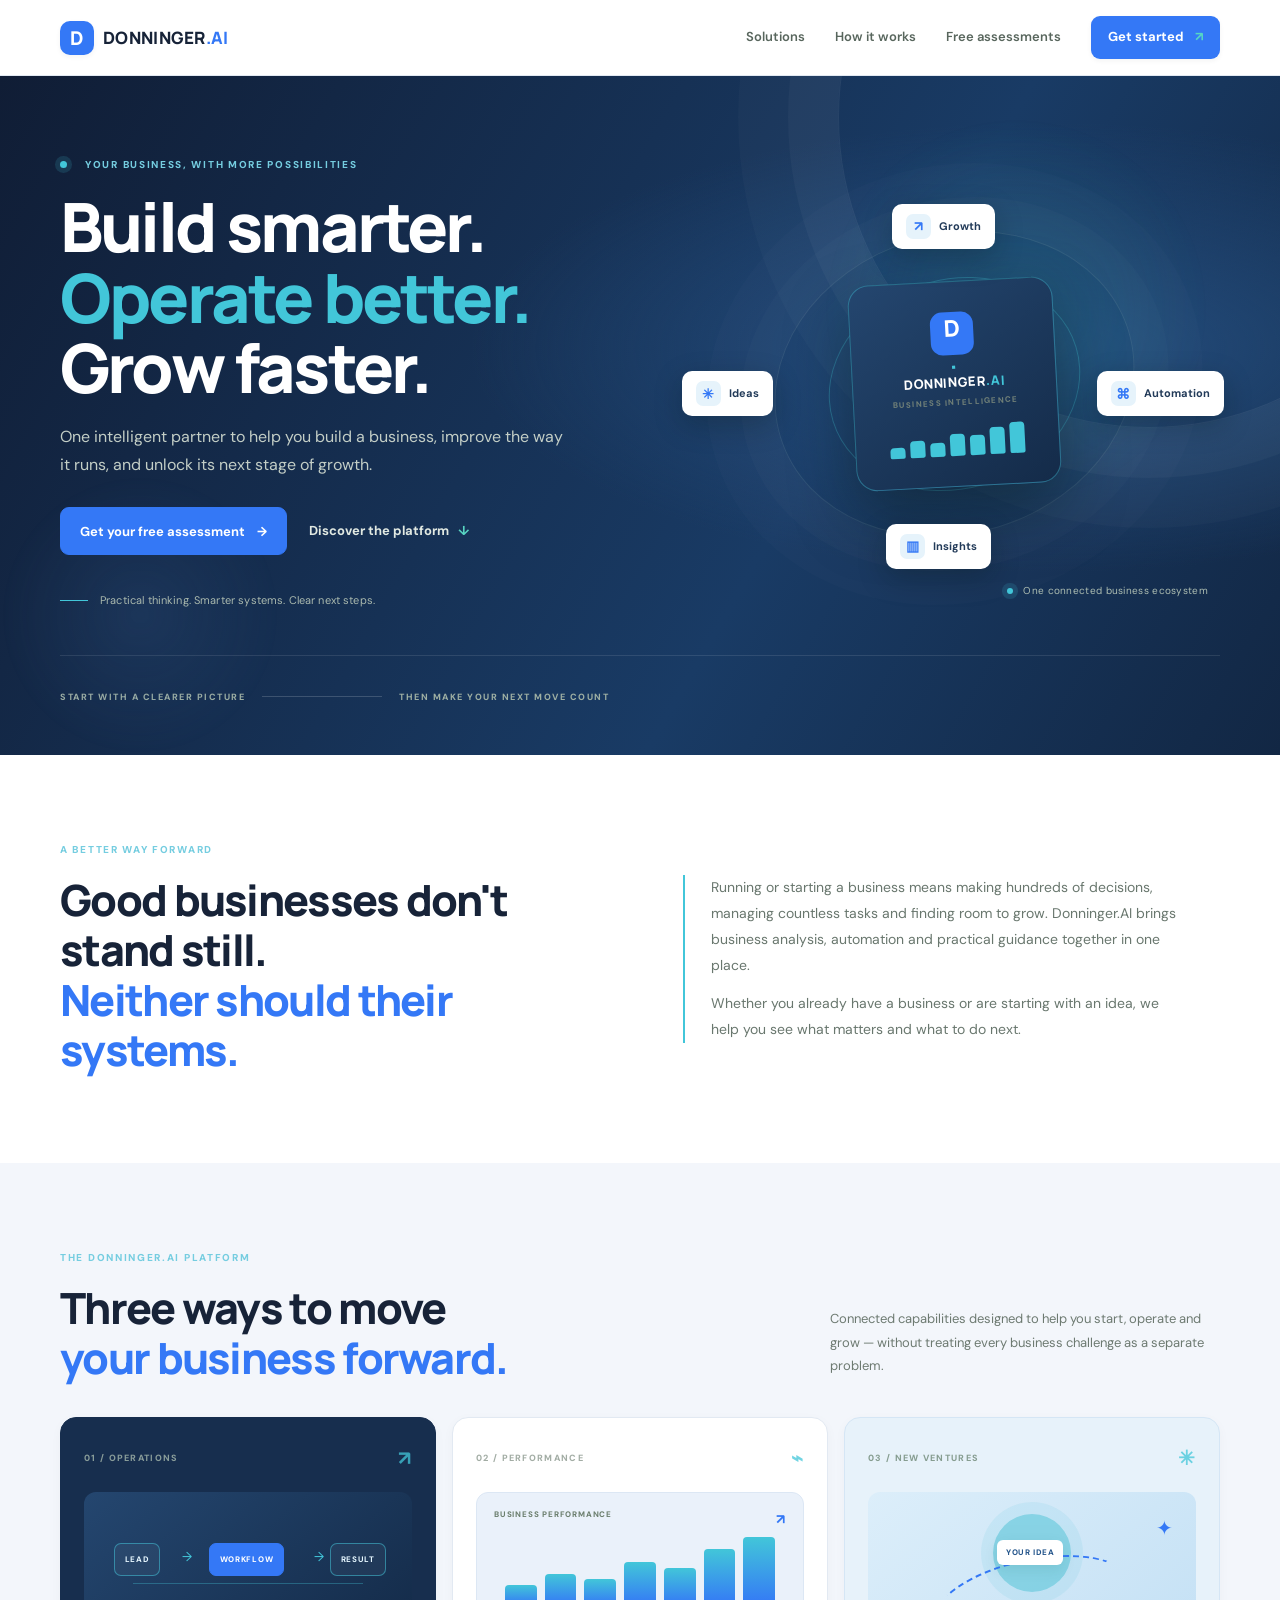
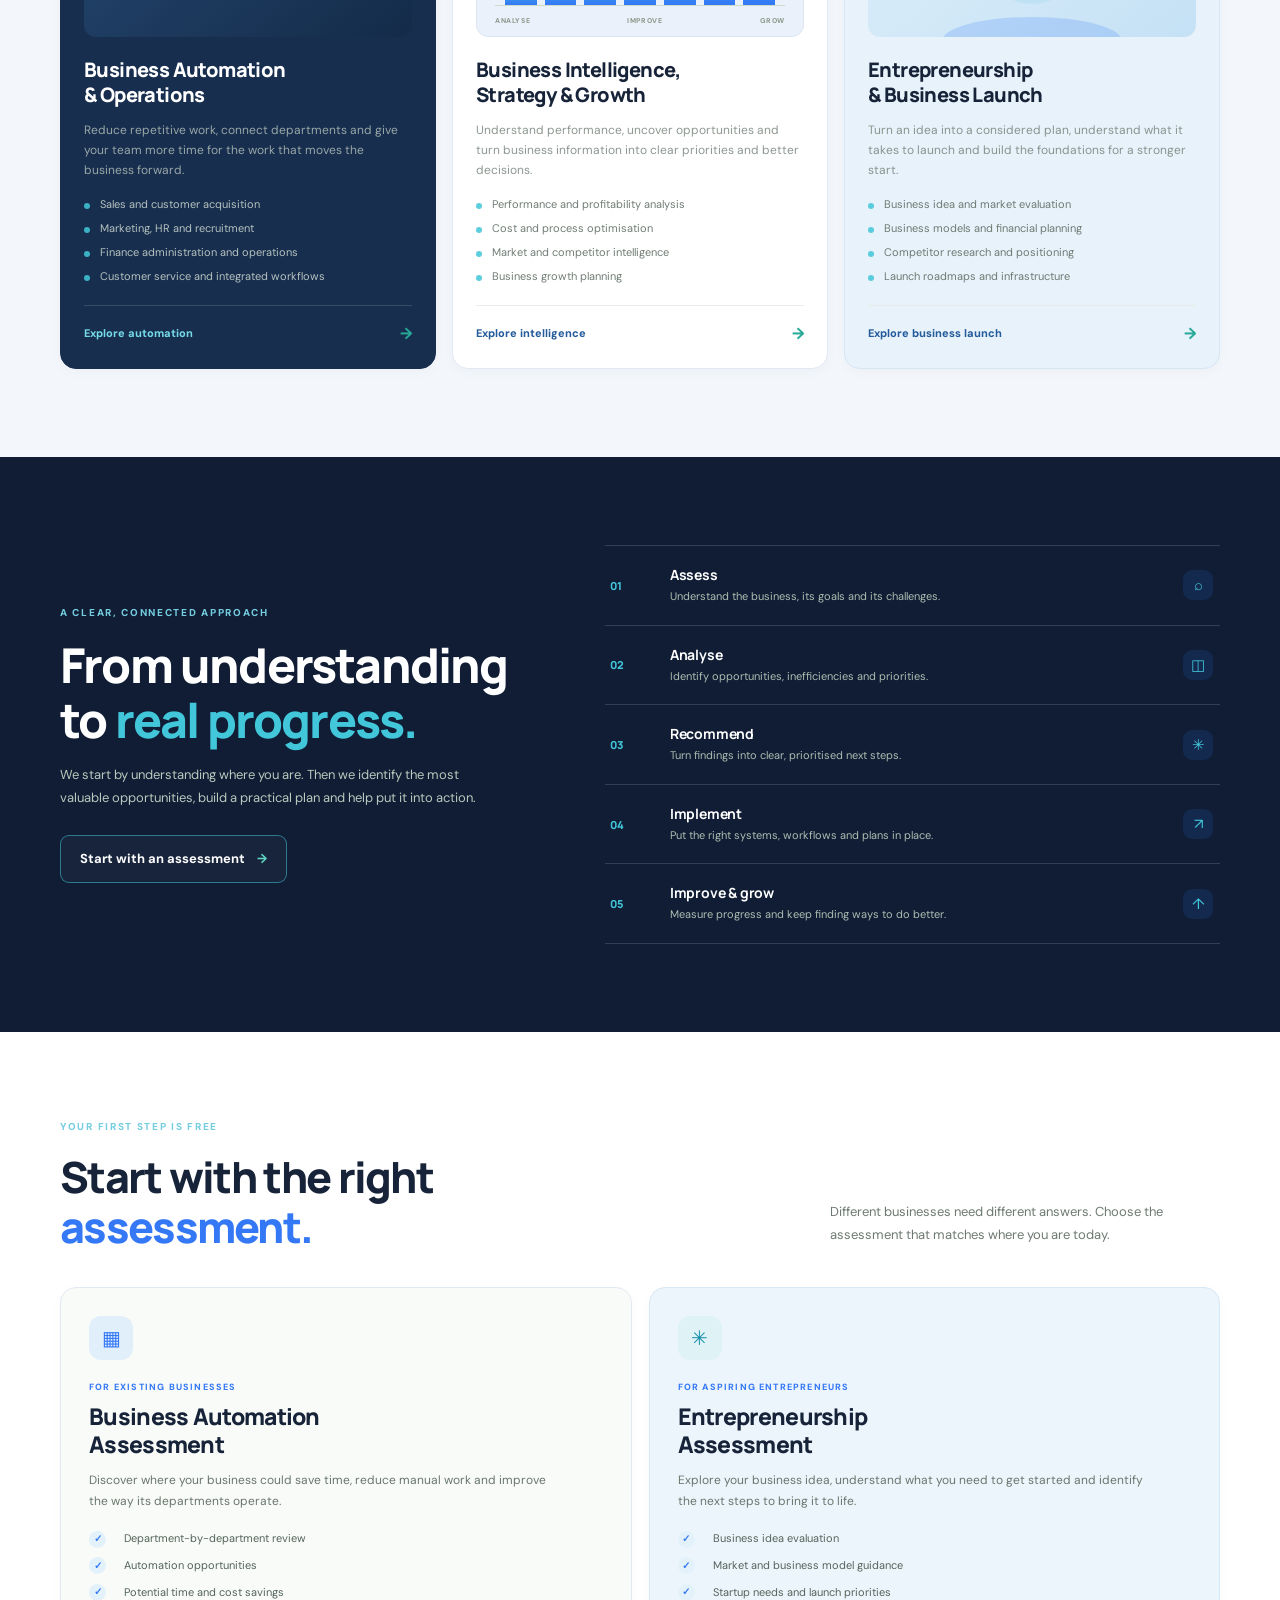
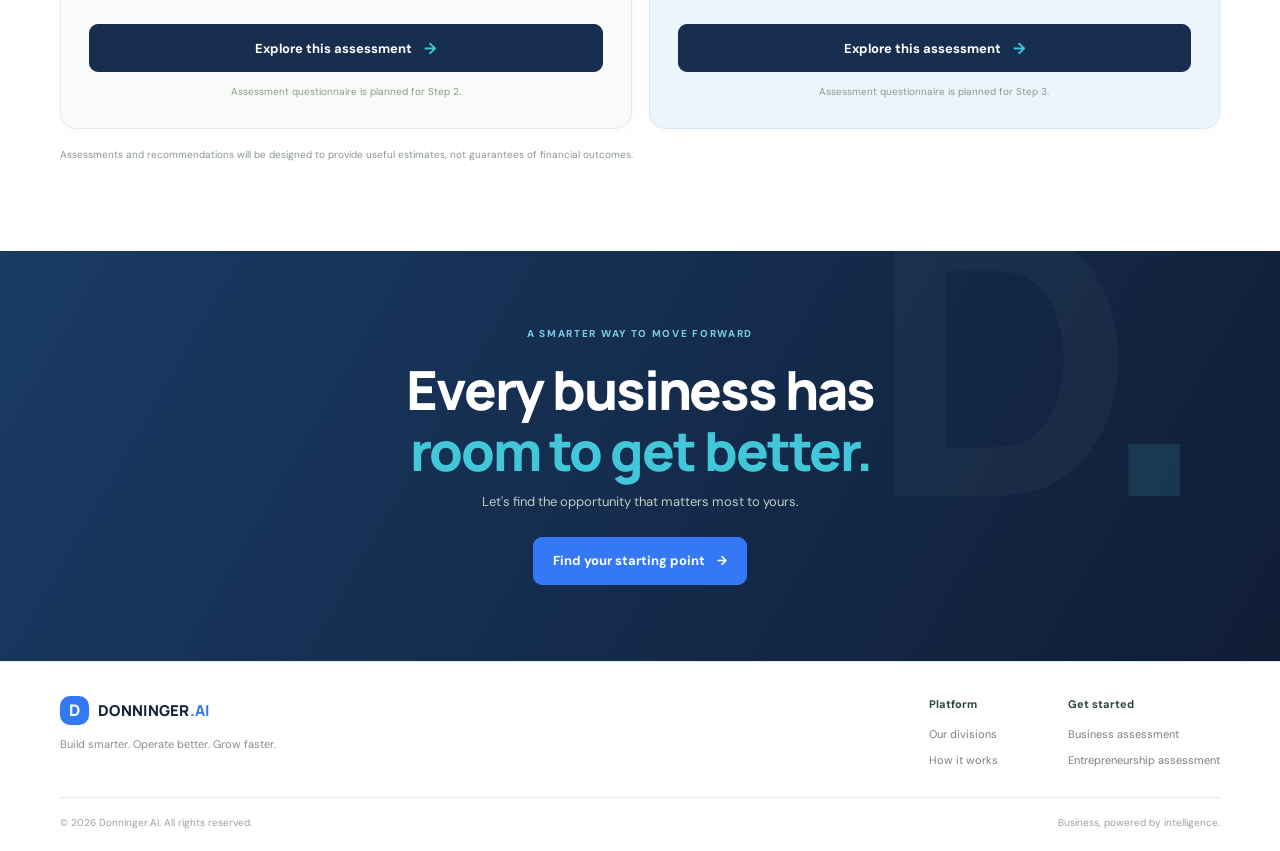
==== index.html @ b865f12d "Add Donninger.AI favicon link and update browser theme colour" ====
<!doctype html>
<html lang="en">
<head>
  <meta charset="utf-8">
  <meta name="viewport" content="width=device-width, initial-scale=1">
  <meta name="theme-color" content="#101d35">
  <meta name="description" content="Donninger.AI helps businesses automate operations, make smarter decisions and grow — and helps entrepreneurs turn ideas into businesses.">
  <title>Donninger.AI — Build smarter. Operate better. Grow faster.</title>
  <link rel="icon" type="image/svg+xml" href="favicon.svg">
  <link rel="stylesheet" href="styles.css">
</head>
<body>
  <header class="site-header">
    <div class="container nav-wrap">
      <a class="brand" href="#home" aria-label="Donninger.AI home"><b>D</b> DONNINGER<span>.AI</span></a>
      <button class="menu-toggle" id="menuToggle" aria-label="Open navigation" aria-expanded="false" aria-controls="primaryNav"><span></span><span></span><span></span></button>
      <nav class="nav" id="primaryNav" aria-label="Main navigation">
        <a href="#solutions">Solutions</a>
        <a href="#how-it-works">How it works</a>
        <a href="#assessments">Free assessments</a>
        <a class="nav-cta" href="#assessments">Get started <span aria-hidden="true">↗</span></a>
      </nav>
    </div>
  </header>

  <main>
    <section class="hero dark-section" id="home">
      <div class="hero-glow glow-one"></div><div class="hero-glow glow-two"></div>
      <div class="container hero-grid">
        <div class="hero-copy">
          <div class="eyebrow eyebrow-light"><span class="pulse-dot"></span> YOUR BUSINESS, WITH MORE POSSIBILITIES</div>
          <h1>Build smarter.<br><span>Operate better.</span><br>Grow faster.</h1>
          <p class="hero-lede">One intelligent partner to help you build a business, improve the way it runs, and unlock its next stage of growth.</p>
          <div class="hero-actions">
            <a class="button button-primary" href="#assessments">Get your free assessment <span aria-hidden="true">→</span></a>
            <a class="text-link light-link" href="#solutions">Discover the platform <span aria-hidden="true">↓</span></a>
          </div>
          <div class="hero-proof"><span class="proof-line"></span><span>Practical thinking. Smarter systems. Clear next steps.</span></div>
        </div>
        <div class="hero-visual" aria-label="Illustration of connected business functions">
          <div class="orbit orbit-outer"></div><div class="orbit orbit-inner"></div>
          <div class="orbit-node node-top"><span class="node-icon">↗</span><span>Growth</span></div>
          <div class="orbit-node node-right"><span class="node-icon">⌘</span><span>Automation</span></div>
          <div class="orbit-node node-bottom"><span class="node-icon">▥</span><span>Insights</span></div>
          <div class="orbit-node node-left"><span class="node-icon">✳</span><span>Ideas</span></div>
          <div class="core-card"><div class="core-mark">D<span>.</span></div><strong>DONNINGER<span>.AI</span></strong><small>BUSINESS INTELLIGENCE</small><div class="core-bars"><i></i><i></i><i></i><i></i><i></i><i></i><i></i></div></div>
          <div class="visual-caption"><span class="caption-dot"></span> One connected business ecosystem</div>
        </div>
      </div>
      <div class="container hero-bottom"><span>START WITH A CLEARER PICTURE</span><span class="hero-bottom-rule"></span><span>THEN MAKE YOUR NEXT MOVE COUNT</span></div>
    </section>

    <section class="intro-section section-pad">
      <div class="container intro-grid">
        <div><div class="eyebrow">A BETTER WAY FORWARD</div><h2>Good businesses don't stand still.<br><span>Neither should their systems.</span></h2></div>
        <div class="intro-text"><p>Running or starting a business means making hundreds of decisions, managing countless tasks and finding room to grow. Donninger.AI brings business analysis, automation and practical guidance together in one place.</p><p>Whether you already have a business or are starting with an idea, we help you see what matters and what to do next.</p></div>
      </div>
    </section>

    <section class="solutions-section section-pad" id="solutions">
      <div class="container">
        <div class="section-heading"><div><div class="eyebrow">THE DONNINGER.AI PLATFORM</div><h2>Three ways to move<br><span>your business forward.</span></h2></div><p>Connected capabilities designed to help you start, operate and grow — without treating every business challenge as a separate problem.</p></div>
        <div class="solution-grid">
          <article class="solution-card solution-dark"><div class="card-topline"><span>01 / OPERATIONS</span><span class="card-symbol">↗</span></div><div class="illustration illu-flow"><div class="flow-box fb-one">LEAD</div><div class="flow-arrow">→</div><div class="flow-box fb-two">WORKFLOW</div><div class="flow-arrow">→</div><div class="flow-box fb-three">RESULT</div><div class="flow-line"></div></div><h3>Business Automation<br>& Operations</h3><p>Reduce repetitive work, connect departments and give your team more time for the work that moves the business forward.</p><ul><li>Sales and customer acquisition</li><li>Marketing, HR and recruitment</li><li>Finance administration and operations</li><li>Customer service and integrated workflows</li></ul><a class="card-link" href="#assessments">Explore automation <span>→</span></a></article>
          <article class="solution-card solution-light"><div class="card-topline"><span>02 / PERFORMANCE</span><span class="card-symbol">⌁</span></div><div class="illustration illu-chart"><div class="chart-label">BUSINESS PERFORMANCE <span>↗</span></div><div class="chart-bars"><i style="height:28%"></i><i style="height:42%"></i><i style="height:36%"></i><i style="height:58%"></i><i style="height:51%"></i><i style="height:76%"></i><i style="height:92%"></i></div><div class="chart-axis"><span>ANALYSE</span><span>IMPROVE</span><span>GROW</span></div></div><h3>Business Intelligence,<br>Strategy & Growth</h3><p>Understand performance, uncover opportunities and turn business information into clear priorities and better decisions.</p><ul><li>Performance and profitability analysis</li><li>Cost and process optimisation</li><li>Market and competitor intelligence</li><li>Business growth planning</li></ul><a class="card-link" href="#how-it-works">Explore intelligence <span>→</span></a></article>
          <article class="solution-card solution-teal"><div class="card-topline"><span>03 / NEW VENTURES</span><span class="card-symbol">✳</span></div><div class="illustration illu-launch"><div class="launch-sun"></div><div class="launch-path"></div><div class="launch-flag">YOUR IDEA</div><div class="launch-base"></div><div class="launch-star">✦</div></div><h3>Entrepreneurship<br>& Business Launch</h3><p>Turn an idea into a considered plan, understand what it takes to launch and build the foundations for a stronger start.</p><ul><li>Business idea and market evaluation</li><li>Business models and financial planning</li><li>Competitor research and positioning</li><li>Launch roadmaps and infrastructure</li></ul><a class="card-link" href="#assessments">Explore business launch <span>→</span></a></article>
        </div>
      </div>
    </section>

    <section class="approach-section section-pad" id="how-it-works">
      <div class="container approach-grid">
        <div class="approach-copy"><div class="eyebrow eyebrow-light">A CLEAR, CONNECTED APPROACH</div><h2>From understanding<br>to <span>real progress.</span></h2><p>We start by understanding where you are. Then we identify the most valuable opportunities, build a practical plan and help put it into action.</p><a class="button button-outline" href="#assessments">Start with an assessment <span>→</span></a></div>
        <div class="steps-list">
          <div class="step-row"><span class="step-number">01</span><div><strong>Assess</strong><small>Understand the business, its goals and its challenges.</small></div><span class="step-mark">⌕</span></div>
          <div class="step-row"><span class="step-number">02</span><div><strong>Analyse</strong><small>Identify opportunities, inefficiencies and priorities.</small></div><span class="step-mark">◫</span></div>
          <div class="step-row"><span class="step-number">03</span><div><strong>Recommend</strong><small>Turn findings into clear, prioritised next steps.</small></div><span class="step-mark">✳</span></div>
          <div class="step-row"><span class="step-number">04</span><div><strong>Implement</strong><small>Put the right systems, workflows and plans in place.</small></div><span class="step-mark">↗</span></div>
          <div class="step-row"><span class="step-number">05</span><div><strong>Improve & grow</strong><small>Measure progress and keep finding ways to do better.</small></div><span class="step-mark">↑</span></div>
        </div>
      </div>
    </section>

    <section class="assessment-section section-pad" id="assessments">
      <div class="container">
        <div class="assessment-heading"><div><div class="eyebrow">YOUR FIRST STEP IS FREE</div><h2>Start with the right<br><span>assessment.</span></h2></div><p>Different businesses need different answers. Choose the assessment that matches where you are today.</p></div>
        <div class="assessment-grid">
          <article class="assessment-card"><div class="assessment-icon icon-business">▦</div><div class="assessment-tag">FOR EXISTING BUSINESSES</div><h3>Business Automation<br>Assessment</h3><p>Discover where your business could save time, reduce manual work and improve the way its departments operate.</p><div class="assessment-includes"><span>Department-by-department review</span><span>Automation opportunities</span><span>Potential time and cost savings</span></div><button class="button button-dark assessment-button" data-assessment="Business Automation Assessment">Explore this assessment <span>→</span></button><div class="build-note">Assessment questionnaire is planned for Step 2.</div></article>
          <article class="assessment-card assessment-card-accent"><div class="assessment-icon icon-founder">✳</div><div class="assessment-tag">FOR ASPIRING ENTREPRENEURS</div><h3>Entrepreneurship<br>Assessment</h3><p>Explore your business idea, understand what you need to get started and identify the next steps to bring it to life.</p><div class="assessment-includes"><span>Business idea evaluation</span><span>Market and business model guidance</span><span>Startup needs and launch priorities</span></div><button class="button button-dark assessment-button" data-assessment="Entrepreneurship Assessment">Explore this assessment <span>→</span></button><div class="build-note">Assessment questionnaire is planned for Step 3.</div></article>
        </div>
        <p class="assessment-footnote">Assessments and recommendations will be designed to provide useful estimates, not guarantees of financial outcomes.</p>
      </div>
    </section>

    <section class="closing-section dark-section">
      <div class="container closing-inner"><div class="eyebrow eyebrow-light">A SMARTER WAY TO MOVE FORWARD</div><h2>Every business has<br><span>room to get better.</span></h2><p>Let's find the opportunity that matters most to yours.</p><a class="button button-primary" href="#assessments">Find your starting point <span>→</span></a></div>
      <div class="closing-decoration">D<span>.</span></div>
    </section>
  </main>

  <footer class="site-footer">
    <div class="container footer-main"><div><a class="brand footer-brand" href="#home"><b>D</b> DONNINGER<span>.AI</span></a><p>Build smarter. Operate better. Grow faster.</p></div><div class="footer-links"><div><strong>Platform</strong><a href="#solutions">Our divisions</a><a href="#how-it-works">How it works</a></div><div><strong>Get started</strong><a href="#assessments">Business assessment</a><a href="#assessments">Entrepreneurship assessment</a></div></div></div>
    <div class="container footer-bottom"><span>© <span id="year"></span> Donninger.AI. All rights reserved.</span><span>Business, powered by intelligence.</span></div>
  </footer>

  <div class="toast" id="toast" role="status" aria-live="polite"></div>
  <script src="script.js"></script>
</body>
</html>
---- styles.css ----
@import url('https://fonts.googleapis.com/css2?family=DM+Sans:wght@400;500;600;700&family=Manrope:wght@400;500;600;700;800&display=swap');
:root{--navy:#101b2c;--navy2:#17263b;--ink:#172338;--muted:#657286;--teal:#24b6a2;--teal-dark:#087f78;--paper:#f5f7f8;--line:#e2e8eb;--white:#fff;--font:'DM Sans',Arial,sans-serif;--display:'Manrope','DM Sans',Arial,sans-serif}*{box-sizing:border-box}html{scroll-behavior:smooth;scroll-padding-top:84px}body{margin:0;background:#fff;color:var(--ink);font-family:var(--font);line-height:1.6;-webkit-font-smoothing:antialiased}a{color:inherit;text-decoration:none}button{font:inherit}.container{width:min(1160px,calc(100% - 48px));margin:0 auto}.site-header{height:78px;background:#fff;display:flex;align-items:center;position:sticky;top:0;z-index:20;border-bottom:1px solid rgba(16,27,44,.07)}.nav-wrap{display:flex;align-items:center;justify-content:space-between}.brand{font-family:var(--display);font-weight:800;font-size:21px;letter-spacing:-1.1px;color:var(--navy)}.brand span{color:var(--teal-dark)}.nav{display:flex;align-items:center;gap:34px;font-size:13px;font-weight:600;color:#536174}.nav a:not(.nav-cta):hover,.footer-links a:hover{color:var(--teal-dark)}.nav-cta{background:var(--navy);color:white;padding:11px 17px;border-radius:7px}.nav-cta span{color:#55d7c4;margin-left:8px}.menu-toggle{display:none;background:none;border:0;padding:8px}.menu-toggle span{display:block;width:22px;height:2px;background:var(--navy);margin:5px}.dark-section{background:var(--navy);color:white;position:relative;overflow:hidden}.hero{padding:92px 0 0;min-height:620px}.hero-grid{display:grid;grid-template-columns:1.05fr .95fr;align-items:center;gap:40px;position:relative;z-index:1}.eyebrow{font-size:10px;letter-spacing:1.7px;font-weight:700;color:var(--teal-dark);margin-bottom:19px}.eyebrow-light{color:#65d9c8}.pulse-dot,.caption-dot{display:inline-block;width:7px;height:7px;background:#45d1bd;border-radius:50%;margin-right:9px;box-shadow:0 0 0 4px rgba(69,209,189,.12)}h1,h2,h3,p{margin-top:0}h1,h2,h3{font-family:var(--display);letter-spacing:-1.8px}h1{font-size:clamp(43px,5.3vw,68px);line-height:1.08;margin-bottom:23px;font-weight:800}h1 span,h2 span{color:#55cdbc}.hero-lede{font-size:16px;line-height:1.8;color:#c3ccd8;max-width:510px;margin-bottom:31px}.hero-actions{display:flex;align-items:center;gap:25px;flex-wrap:wrap}.button{border:0;border-radius:7px;display:inline-flex;align-items:center;justify-content:center;gap:17px;padding:14px 19px;font-weight:700;font-size:13px;cursor:pointer;transition:transform .2s,background .2s}.button:hover{transform:translateY(-2px)}.button-primary{background:#45cbb8;color:#0e2330}.button-primary:hover{background:#6cddce}.text-link{font-size:12px;font-weight:700}.light-link{color:#e3e9ef}.light-link span{color:#58d4c2;margin-left:6px}.hero-proof{display:flex;align-items:center;gap:12px;color:#94a3b5;font-size:10px;margin-top:47px}.proof-line{width:30px;height:1px;background:#3e566d}.hero-visual{height:420px;position:relative;display:flex;align-items:center;justify-content:center}.hero-glow{position:absolute;border-radius:50%;filter:blur(2px);pointer-events:none}.glow-one{width:400px;height:400px;background:radial-gradient(circle,rgba(37,182,162,.15),transparent 68%);right:5%;top:5%}.glow-two{width:280px;height:280px;background:radial-gradient(circle,rgba(67,111,168,.17),transparent 70%);left:0;bottom:0}.orbit{position:absolute;border:1px solid rgba(132,170,191,.2);border-radius:50%}.orbit-outer{width:365px;height:365px}.orbit-inner{width:245px;height:245px;border-style:dashed;border-color:rgba(91,204,187,.32)}.core-card{position:relative;width:190px;height:190px;border:1px solid rgba(119,211,199,.45);background:linear-gradient(145deg,#20364b,#132439);border-radius:22px;box-shadow:0 25px 70px rgba(0,0,0,.25);display:flex;align-items:center;justify-content:center;flex-direction:column;z-index:2}.core-mark{font-family:var(--display);font-size:54px;font-weight:800;line-height:1;color:#fff;margin-bottom:8px}.core-mark span,.core-card strong span{color:#4dd2bf}.core-card strong{font-family:var(--display);font-size:12px;letter-spacing:.3px}.core-card small{font-size:7px;letter-spacing:1.7px;color:#9eafc0;margin-top:5px}.core-bars{display:flex;gap:4px;align-items:end;height:18px;margin-top:15px}.core-bars i{width:4px;background:#43c9b5;border-radius:3px}.core-bars i:nth-child(1){height:6px}.core-bars i:nth-child(2){height:10px}.core-bars i:nth-child(3){height:8px}.core-bars i:nth-child(4){height:14px}.core-bars i:nth-child(5){height:11px}.core-bars i:nth-child(6){height:17px}.core-bars i:nth-child(7){height:13px}.orbit-node{position:absolute;z-index:3;display:flex;align-items:center;gap:7px;padding:9px 12px;border:1px solid rgba(158,190,204,.24);background:rgba(23,42,62,.9);border-radius:8px;color:#d7e2e9;font-size:10px;box-shadow:0 10px 25px rgba(0,0,0,.12)}.node-icon{color:#5cdbc7;font-size:15px}.node-top{top:17px;left:calc(50% - 49px)}.node-right{right:-2px;top:46%}.node-bottom{bottom:17px;left:calc(50% - 47px)}.node-left{left:-1px;top:46%}.visual-caption{position:absolute;bottom:-7px;color:#8fa2b5;font-size:9px;letter-spacing:.3px}.caption-dot{width:6px;height:6px}.hero-bottom{display:flex;align-items:center;gap:17px;color:#8092a6;font-size:9px;letter-spacing:1.5px;padding:34px 0 23px;margin-top:32px;border-top:1px solid rgba(255,255,255,.1)}.hero-bottom-rule{height:1px;background:rgba(255,255,255,.16);flex:1}.section-pad{padding:100px 0}.intro-section{background:white}.intro-grid{display:grid;grid-template-columns:1fr 1fr;gap:90px;align-items:center}.intro-grid h2,.section-heading h2,.assessment-heading h2{font-size:clamp(31px,3.7vw,46px);line-height:1.17;margin:0}.intro-grid h2 span,.section-heading h2 span,.assessment-heading h2 span{color:var(--teal-dark)}.intro-text{max-width:500px;color:#647286;font-size:14px;line-height:1.9}.intro-text p:last-child{margin-bottom:0}.solutions-section{background:var(--paper)}.section-heading,.assessment-heading{display:flex;justify-content:space-between;align-items:end;gap:50px;margin-bottom:48px}.section-heading>p,.assessment-heading>p{max-width:370px;color:#697789;font-size:13px;line-height:1.85;margin-bottom:5px}.solution-grid{display:grid;grid-template-columns:repeat(3,1fr);gap:17px}.solution-card{border-radius:13px;padding:25px 24px 24px;min-height:510px;display:flex;flex-direction:column;box-shadow:0 8px 28px rgba(22,39,58,.045)}.solution-dark{background:#14243a;color:#fff}.solution-light{background:#fff;color:var(--ink);border:1px solid #e9eef0}.solution-teal{background:#e0f4f0;color:#163b3b}.card-topline{display:flex;justify-content:space-between;align-items:center;font-size:9px;letter-spacing:1.2px;font-weight:700;opacity:.75}.card-symbol{font-size:20px;color:#42c9b5}.illustration{height:135px;margin:20px 0 22px;position:relative;border-radius:9px;overflow:hidden}.illu-flow{background:linear-gradient(135deg,#1c344e,#203d54);display:flex;align-items:center;justify-content:center;gap:6px}.flow-box{font-size:7px;letter-spacing:.5px;padding:11px 8px;border-radius:5px;border:1px solid rgba(87,208,192,.5);color:#dffbf6;background:rgba(58,176,161,.13)}.fb-two{background:rgba(61,201,180,.22);padding:14px 10px}.flow-arrow{font-size:12px;color:#56d5c2}.flow-line{position:absolute;bottom:23px;left:20%;right:20%;height:1px;background:rgba(83,205,189,.35)}.illu-chart{background:#edf3f5;padding:16px 17px 13px}.chart-label{font-size:8px;letter-spacing:.8px;color:#5c6d7c;font-weight:700;display:flex;justify-content:space-between}.chart-label span{color:#159d8e;font-size:14px}.chart-bars{height:75px;display:flex;align-items:end;gap:10px;padding:0 10px;border-bottom:1px solid #cbd9dd;margin-top:7px}.chart-bars i{flex:1;background:linear-gradient(180deg,#42c8b4,#8edbd0);border-radius:3px 3px 0 0}.chart-axis{display:flex;justify-content:space-between;font-size:7px;letter-spacing:.6px;color:#7b8995;margin-top:7px}.illu-launch{background:linear-gradient(135deg,#c7ece5,#eaf7f4)}.launch-sun{position:absolute;width:64px;height:64px;border-radius:50%;background:#8bd8ca;right:33px;top:16px;opacity:.8}.launch-path{position:absolute;width:170px;height:110px;border:2px solid rgba(21,128,118,.55);border-color:rgba(21,128,118,.55) transparent transparent rgba(21,128,118,.55);border-radius:100% 0 0 0;transform:rotate(18deg);left:24px;top:40px}.launch-flag{position:absolute;left:30px;top:29px;background:#fff;padding:8px 10px;border-radius:5px;font-size:7px;letter-spacing:1px;font-weight:700;color:#14796f;box-shadow:0 5px 14px rgba(18,89,82,.1)}.launch-base{position:absolute;bottom:20px;left:0;right:0;height:1px;background:rgba(17,112,103,.2)}.launch-star{position:absolute;right:61px;bottom:22px;color:#138b7d;font-size:23px}.solution-card h3{font-size:23px;line-height:1.22;letter-spacing:-.8px;margin-bottom:13px}.solution-card>p{font-size:12px;line-height:1.8;opacity:.78;margin-bottom:17px}.solution-card ul{list-style:none;margin:0 0 23px;padding:0;font-size:11px;line-height:2.05;opacity:.86}.solution-card li:before{content:'✓';color:#37bca9;margin-right:9px;font-weight:700}.solution-light li:before,.solution-teal li:before{color:#118c80}.card-link{font-size:11px;font-weight:700;margin-top:auto;display:flex;justify-content:space-between;border-top:1px solid rgba(120,150,160,.22);padding-top:16px}.card-link span{font-size:16px;color:#27a997}.approach-section{background:#101b2c;color:#fff}.approach-grid{display:grid;grid-template-columns:.9fr 1.1fr;gap:100px;align-items:center}.approach-copy h2{font-size:clamp(36px,4vw,49px);line-height:1.15;margin-bottom:22px}.approach-copy>p{font-size:13px;line-height:1.9;color:#aebdca;max-width:390px;margin-bottom:28px}.button-outline{border:1px solid rgba(125,208,196,.5);color:#e7f5f2;background:transparent}.button-outline span{color:#5ed6c4}.steps-list{border-top:1px solid rgba(255,255,255,.13)}.step-row{display:grid;grid-template-columns:48px 1fr 30px;align-items:center;gap:15px;padding:18px 0;border-bottom:1px solid rgba(255,255,255,.13)}.step-number{font-size:10px;color:#56d4c2;font-weight:700}.step-row strong{font-family:var(--display);font-size:15px;display:block;letter-spacing:-.2px}.step-row small{display:block;color:#93a4b5;font-size:10px;margin-top:3px}.step-mark{font-size:19px;color:#5bcfbd;text-align:right}.assessment-section{background:#fff}.assessment-grid{display:grid;grid-template-columns:1fr 1fr;gap:18px}.assessment-card{border:1px solid #e3e9eb;border-radius:12px;padding:30px;position:relative;overflow:hidden}.assessment-card-accent{background:#f0f9f7;border-color:#d5ebe6}.assessment-icon{width:43px;height:43px;border-radius:10px;display:grid;place-items:center;font-size:20px;margin-bottom:21px}.icon-business{background:#e7f3f1;color:#118c80}.icon-founder{background:#d9f1eb;color:#087f78}.assessment-tag{font-size:9px;letter-spacing:1.3px;font-weight:700;color:#128b80;margin-bottom:10px}.assessment-card h3{font-size:25px;line-height:1.2;margin-bottom:13px}.assessment-card>p{font-size:12px;line-height:1.8;color:#687789;max-width:440px;margin-bottom:19px}.assessment-includes{display:grid;gap:8px;margin-bottom:25px}.assessment-includes span{font-size:11px;color:#536477}.assessment-includes span:before{content:'✓';color:#15998c;font-weight:700;margin-right:9px}.button-dark{background:#14243a;color:#fff}.button-dark:hover{background:#223a57}.assessment-button{width:100%;justify-content:space-between}.assessment-button span{color:#5bd3c1;font-size:16px}.build-note{font-size:9px;color:#8b98a6;margin-top:11px;text-align:center}.assessment-footnote{font-size:10px;color:#8995a2;margin:20px 0 0}.closing-section{padding:80px 0;min-height:360px}.closing-inner{position:relative;z-index:2}.closing-inner h2{font-size:clamp(39px,4.5vw,56px);line-height:1.1;margin-bottom:15px}.closing-inner>p{font-size:13px;color:#b5c1ce;margin-bottom:25px}.closing-decoration{position:absolute;right:13%;top:-90px;font-family:var(--display);font-size:390px;line-height:1;font-weight:800;color:rgba(255,255,255,.025);letter-spacing:-35px}.closing-decoration span{color:rgba(69,203,184,.14)}.site-footer{background:#0b1421;color:#fff;padding:45px 0 18px}.footer-main{display:flex;justify-content:space-between;gap:40px;padding-bottom:38px}.footer-brand{color:white;font-size:20px}.footer-main>div:first-child p{font-size:10px;color:#8292a4;margin:10px 0 0}.footer-links{display:flex;gap:80px}.footer-links>div{display:grid;gap:9px;align-content:start}.footer-links strong{font-size:10px;color:#e6edf2;margin-bottom:3px}.footer-links a{font-size:10px;color:#92a1b1}.footer-bottom{border-top:1px solid rgba(255,255,255,.1);padding-top:16px;display:flex;justify-content:space-between;color:#718195;font-size:9px}.toast{position:fixed;bottom:24px;left:50%;transform:translate(-50%,20px);opacity:0;pointer-events:none;background:#14243a;color:white;padding:13px 18px;border-radius:8px;box-shadow:0 12px 35px rgba(0,0,0,.2);font-size:12px;z-index:50;transition:.25s;max-width:calc(100% - 32px)}.toast.show{opacity:1;transform:translate(-50%,0)}
@media(max-width:900px){.nav{gap:19px}.hero-grid{grid-template-columns:1fr  .8fr;gap:15px}.hero-visual{transform:scale(.86);margin:0 -35px}.solution-grid{gap:12px}.solution-card{padding:21px 18px;min-height:530px}.solution-card h3{font-size:20px}.approach-grid{gap:55px}.intro-grid{gap:45px}}
@media(max-width:700px){.container{width:min(100% - 36px,540px)}.site-header{height:68px}.menu-toggle{display:block}.nav{display:none;position:absolute;top:67px;left:0;right:0;background:#fff;border-bottom:1px solid var(--line);padding:18px 22px 22px;align-items:stretch;gap:15px;flex-direction:column;box-shadow:0 15px 25px rgba(16,27,44,.08)}.nav.open{display:flex}.nav-cta{text-align:center}.hero{padding-top:65px}.hero-grid{grid-template-columns:1fr;gap:0}.hero-copy{max-width:570px}.hero-lede{font-size:14px}.hero-visual{height:330px;transform:scale(.82);margin:-2px 0 -5px}.hero-bottom{margin-top:20px;font-size:7px;gap:9px;letter-spacing:1px}.section-pad{padding:70px 0}.intro-grid,.approach-grid{grid-template-columns:1fr;gap:25px}.intro-grid h2,.section-heading h2,.assessment-heading h2{font-size:34px}.section-heading,.assessment-heading{display:block;margin-bottom:32px}.section-heading>p,.assessment-heading>p{margin-top:17px}.solution-grid{grid-template-columns:1fr}.solution-card{min-height:0;padding:24px}.illustration{height:125px}.solution-card h3{font-size:23px}.approach-grid{gap:38px}.approach-copy h2{font-size:39px}.assessment-grid{grid-template-columns:1fr}.assessment-card{padding:24px}.closing-section{padding:68px 0;min-height:0}.closing-inner h2{font-size:42px}.closing-decoration{font-size:240px;right:-15%;top:10px}.footer-main{display:block}.footer-links{margin-top:35px;gap:45px}.footer-bottom{gap:12px;flex-direction:column}.hero-proof{margin-top:30px}}
@media(prefers-reduced-motion:reduce){html{scroll-behavior:auto}*,*:before,*:after{transition:none!important}}


/* DONNINGER.AI visual refinement — inspired by CareerFinder's crisp, confident interface */
:root{
  --ink:#1b2922;--muted:#718078;--line:#e4eae4;--green:#c8f36d;
  --forest:#1e3029;--forest-2:#263b31;--paper:#f7f9f6;--teal:#8ed7c8;
}
*{box-sizing:border-box}
html{scroll-behavior:smooth;scroll-padding-top:90px}
body{background:var(--paper);color:var(--ink);font-family:'DM Sans',sans-serif;font-size:15px;line-height:1.6}
.container{width:min(1160px,calc(100% - 48px));margin-inline:auto}
.site-header{height:76px;background:rgba(255,255,255,.94);border-bottom:1px solid var(--line);position:sticky;top:0;z-index:30;backdrop-filter:blur(14px)}
.nav-wrap{height:100%;display:flex;align-items:center;justify-content:space-between;gap:28px}
.brand{display:inline-flex;align-items:center;gap:9px;color:var(--ink);font:800 17px/1 'Manrope',sans-serif;letter-spacing:.3px;text-decoration:none;white-space:nowrap}
.brand b{display:inline-grid;place-items:center;width:34px;height:34px;border-radius:10px;background:var(--green);color:var(--forest);font:800 19px 'Manrope',sans-serif;box-shadow:0 2px 5px #1e30290d}
.brand span{color:#6c9a56;margin-left:-9px}
.nav{display:flex;align-items:center;gap:30px}
.nav a{font-size:13px;font-weight:600;color:#58665d;text-decoration:none;transition:color .18s ease}
.nav a:hover{color:#315c3c}
.nav .nav-cta{padding:11px 17px;border-radius:9px;background:var(--green);color:#24352a;font-weight:700;box-shadow:0 2px 5px #1e30290d}
.nav .nav-cta:hover{background:#b9e95b;color:#1b2922;transform:translateY(-1px)}
.menu-toggle{display:none;border:1px solid var(--line);background:#fff;border-radius:9px;width:42px;height:42px;padding:10px;cursor:pointer}
.menu-toggle span{display:block;height:2px;background:var(--forest);margin:4px 0;border-radius:2px}
.dark-section{background:var(--forest);color:white}
.hero{position:relative;isolation:isolate;overflow:hidden;padding:82px 0 28px;background:radial-gradient(ellipse at 82% 40%,#355346 0%,transparent 39%),linear-gradient(120deg,#1b2d25 0%,#20382d 62%,#1c3028 100%)}
.hero:before{content:"";position:absolute;z-index:-1;width:620px;height:620px;border:1px solid #ffffff0d;border-radius:50%;right:-180px;top:-270px;box-shadow:0 0 0 50px #ffffff06,0 0 0 100px #ffffff04}
.hero-grid{display:grid;grid-template-columns:1.05fr .95fr;align-items:center;gap:42px;min-height:430px}
.hero-copy{max-width:610px;position:relative;z-index:2}
.eyebrow{display:flex;align-items:center;gap:9px;color:#78936d;font-size:10px;line-height:1.3;font-weight:800;letter-spacing:1.7px}
.eyebrow-light{color:#b1c9a5}
.pulse-dot{width:7px;height:7px;border-radius:50%;background:var(--green);box-shadow:0 0 0 5px #c8f36d1e}
.hero h1{font:800 clamp(44px,5.5vw,68px)/1.04 'Manrope',sans-serif;letter-spacing:-2.8px;margin:20px 0 20px;color:#fff}
.hero h1 span{color:var(--green)}
.hero-lede{max-width:510px;color:#c3cec6;font-size:16px;line-height:1.75;margin:0 0 28px}
.hero-actions{display:flex;align-items:center;gap:22px;flex-wrap:wrap}
.button{display:inline-flex;align-items:center;justify-content:center;gap:12px;min-height:48px;padding:0 19px;border-radius:9px;font:700 13px 'DM Sans',sans-serif;text-decoration:none;cursor:pointer;transition:transform .18s ease,box-shadow .18s ease,background .18s ease}
.button:hover{transform:translateY(-2px);box-shadow:0 8px 20px #0c1a1230}
.button-primary{background:var(--green);color:#23352a;border:1px solid var(--green)}
.button-primary:hover{background:#b9e95b}
.text-link{font-size:13px;font-weight:700;text-decoration:none}
.light-link{color:#e1e9e2}
.light-link:hover{color:var(--green)}
.hero-proof{display:flex;align-items:center;gap:12px;margin-top:37px;color:#aab9ae;font-size:11px;letter-spacing:.15px}
.proof-line{width:28px;height:1px;background:#9fc16f}
.hero-visual{min-height:390px;position:relative;display:grid;place-items:center}
.orbit{position:absolute;border:1px solid #d8ebd41b;border-radius:50%;transform:rotate(-17deg)}
.orbit-outer{width:365px;height:300px;box-shadow:0 0 0 34px #ffffff04,0 0 0 68px #ffffff03}
.orbit-inner{width:255px;height:210px;border-color:#c8f36d32}
.core-card{position:relative;z-index:2;width:205px;min-height:206px;padding:24px 21px;background:linear-gradient(145deg,#f8fbf3,#e8f0e4);border:1px solid #ffffff80;border-radius:21px;color:#20342b;box-shadow:0 26px 65px #07150f70;transform:rotate(-3deg)}
.core-mark{display:grid;place-items:center;width:43px;height:43px;border-radius:12px;background:var(--green);font:800 23px 'Manrope';color:var(--forest);margin-bottom:18px}
.core-mark span{color:#5c8b45}
.core-card strong{display:block;font:800 13px 'Manrope';letter-spacing:.6px}
.core-card strong span{color:#6b9c54}
.core-card small{display:block;margin-top:5px;color:#718078;font-size:8px;font-weight:800;letter-spacing:1.3px}
.core-bars{display:flex;align-items:end;gap:5px;height:31px;margin-top:16px}
.core-bars i{display:block;width:15px;border-radius:4px 4px 2px 2px;background:#9bc56b}
.core-bars i:nth-child(1){height:34%}.core-bars i:nth-child(2){height:54%}.core-bars i:nth-child(3){height:44%}.core-bars i:nth-child(4){height:72%}.core-bars i:nth-child(5){height:63%}.core-bars i:nth-child(6){height:86%}.core-bars i:nth-child(7){height:100%}
.orbit-node{position:absolute;z-index:3;display:flex;align-items:center;gap:8px;padding:9px 13px;background:#ffffff;color:#2a3d31;border:1px solid #ffffffa6;border-radius:10px;font-size:11px;font-weight:700;box-shadow:0 9px 28px #07150f40}
.node-icon{display:grid;place-items:center;width:25px;height:25px;border-radius:7px;background:#edf5e6;color:#547e47;font-size:14px}
.node-top{top:30px;left:calc(50% - 62px)}.node-right{right:-4px;top:47%}.node-bottom{bottom:25px;left:calc(50% - 68px)}.node-left{left:-7px;top:47%}
.visual-caption{position:absolute;bottom:-5px;right:12px;color:#aebeb2;font-size:10px;letter-spacing:.3px}
.caption-dot{display:inline-block;width:6px;height:6px;border-radius:50%;background:var(--green);margin-right:7px}
.hero-bottom{display:flex;align-items:center;gap:17px;margin-top:45px;color:#9eafa3;font-size:9px;font-weight:800;letter-spacing:1.5px}
.hero-bottom-rule{height:1px;max-width:120px;flex:1;background:#ffffff2b}
.section-pad{padding:88px 0}
.intro-section{background:#fff}
.intro-grid{display:grid;grid-template-columns:1fr 1fr;gap:85px;align-items:center}
.intro-grid h2,.section-heading h2,.assessment-heading h2{font:800 clamp(30px,3.5vw,43px)/1.16 'Manrope',sans-serif;letter-spacing:-1.7px;color:var(--ink);margin:13px 0 0}
.intro-grid h2 span,.section-heading h2 span,.assessment-heading h2 span{color:#739d5d}
.intro-text{border-left:2px solid #c8f36d;padding-left:26px;color:#69776e;font-size:14px;line-height:1.85}
.intro-text p{margin:0 0 12px}.intro-text p:last-child{margin-bottom:0}
.solutions-section{background:#f7f9f6}
.section-heading,.assessment-heading{display:flex;align-items:end;justify-content:space-between;gap:40px;margin-bottom:35px}
.section-heading>p,.assessment-heading>p{max-width:390px;color:#6d7a71;font-size:13px;line-height:1.8;margin:0 0 5px}
.solution-grid{display:grid;grid-template-columns:repeat(3,minmax(0,1fr));gap:16px}
.solution-card{position:relative;display:flex;flex-direction:column;min-height:490px;padding:24px 23px 22px;border:1px solid var(--line);border-radius:16px;background:#fff;box-shadow:0 3px 12px #1e302908;transition:transform .2s ease,box-shadow .2s ease,border-color .2s ease;overflow:hidden}
.solution-card:hover{transform:translateY(-5px);box-shadow:0 17px 36px #1e302912;border-color:#cbd9c5}
.solution-dark{background:#20352b;border-color:#20352b;color:#fff}
.solution-light{background:#fff}
.solution-teal{background:#eaf4ed;border-color:#dce9dd}
.card-topline{display:flex;align-items:center;justify-content:space-between;font-size:9px;font-weight:800;letter-spacing:1.3px;color:#839186}
.solution-dark .card-topline{color:#b0c2b3}.solution-teal .card-topline{color:#66816d}
.card-symbol{font-size:20px;color:#8eae78}
.illustration{height:145px;margin:18px 0 21px;border-radius:12px;position:relative;overflow:hidden}
.illu-flow{background:linear-gradient(140deg,#2c4738,#1a2b23)}
.flow-box{position:absolute;top:51px;padding:9px 10px;border:1px solid #c8f36d66;border-radius:7px;color:#e6f3d7;font-size:8px;font-weight:800;letter-spacing:.7px;background:#ffffff0b}
.fb-one{left:9%}.fb-two{left:38%;background:#c8f36d;color:#20342b;border-color:#c8f36d}.fb-three{right:8%}.flow-arrow{position:absolute;top:55px;color:#c8f36d;font-size:13px}.flow-arrow:nth-of-type(2){left:30%}.flow-arrow:nth-of-type(4){left:70%}.flow-line{position:absolute;left:15%;right:15%;top:91px;height:1px;background:#c8f36d55}
.illu-chart{background:#edf4e9;border:1px solid #e0eadb;padding:15px 17px}
.chart-label{display:flex;justify-content:space-between;color:#6b7e6d;font-size:8px;font-weight:800;letter-spacing:.8px}
.chart-label span{color:#5c914e}.chart-bars{position:absolute;left:18px;right:18px;bottom:30px;height:75px;display:flex;align-items:end;gap:8px;border-bottom:1px solid #cddbc9}.chart-bars i{flex:1;background:linear-gradient(180deg,#b8e66e,#7ea866);border-radius:4px 4px 0 0}.chart-axis{position:absolute;left:18px;right:18px;bottom:10px;display:flex;justify-content:space-between;color:#8b9a8b;font-size:7px;font-weight:800;letter-spacing:.6px}
.illu-launch{background:linear-gradient(140deg,#dcecdf,#c5dfca)}
.launch-sun{position:absolute;width:78px;height:78px;border-radius:50%;background:#c8f36d;top:22px;left:calc(50% - 39px);box-shadow:0 0 0 12px #c8f36d33}
.launch-path{position:absolute;width:200px;height:85px;border:2px dashed #779a71;border-color:#779a71 transparent transparent transparent;border-radius:50%;top:67px;left:calc(50% - 100px);transform:rotate(-12deg)}
.launch-flag{position:absolute;top:48px;left:calc(50% - 35px);padding:6px 9px;border-radius:6px;background:#fff;color:#456c45;font-size:8px;font-weight:800;letter-spacing:.6px}
.launch-base{position:absolute;bottom:-28px;left:calc(50% - 90px);width:180px;height:48px;border-radius:50%;background:#8fb58b55}
.launch-star{position:absolute;right:23px;top:20px;color:#6c9b5a;font-size:20px}
.solution-card h3{font:800 20px/1.23 'Manrope',sans-serif;letter-spacing:-.6px;margin:0 0 12px;color:var(--ink)}
.solution-dark h3{color:#fff}.solution-card>p{font-size:12px;line-height:1.7;color:#6d7a71;margin:0 0 16px}.solution-dark>p{color:#bdc9c0}
.solution-card ul{list-style:none;padding:0;margin:0 0 20px;display:grid;gap:8px}
.solution-card li{position:relative;padding-left:16px;color:#58675d;font-size:11px;line-height:1.45}.solution-dark li{color:#d0dbd2}
.solution-card li:before{content:"";position:absolute;left:0;top:6px;width:6px;height:6px;border-radius:50%;background:#9cc56d}
.card-link{display:flex;align-items:center;justify-content:space-between;margin-top:auto;padding-top:15px;border-top:1px solid #e7ece6;color:#35583d;text-decoration:none;font-size:11px;font-weight:800}.solution-dark .card-link{border-color:#ffffff24;color:#d4f18b}.solution-teal .card-link{color:#355d42}
.approach-section{background:#1e3029;color:#fff}
.approach-grid{display:grid;grid-template-columns:.85fr 1.15fr;gap:90px;align-items:center}
.approach-copy h2{font:800 clamp(34px,4vw,48px)/1.13 'Manrope';letter-spacing:-1.8px;margin:16px 0;color:#fff}.approach-copy h2 span{color:var(--green)}
.approach-copy>p{max-width:420px;color:#bac8bd;font-size:13px;line-height:1.8;margin:0 0 25px}
.button-outline{border:1px solid #ffffff5c;color:#fff;background:#ffffff08}.button-outline:hover{background:#ffffff14}
.steps-list{border-top:1px solid #ffffff25}
.step-row{display:grid;grid-template-columns:45px 1fr 32px;align-items:center;gap:15px;padding:19px 5px;border-bottom:1px solid #ffffff25}
.step-number{color:#a6c77d;font:800 11px 'Manrope'}.step-row strong{display:block;color:#fff;font:700 14px 'Manrope';margin-bottom:4px}.step-row small{color:#aebdb1;font-size:11px}.step-mark{display:grid;place-items:center;width:30px;height:30px;border-radius:9px;background:#ffffff10;color:var(--green);font-size:15px}
.assessment-section{background:#fff}
.assessment-grid{display:grid;grid-template-columns:1fr 1fr;gap:17px}
.assessment-card{padding:28px;border:1px solid var(--line);border-radius:16px;background:#f9fbf8;box-shadow:0 3px 12px #1e302907;transition:transform .2s ease,box-shadow .2s ease}
.assessment-card:hover{transform:translateY(-3px);box-shadow:0 14px 30px #1e302910}
.assessment-card-accent{background:#edf5e9;border-color:#dce9d6}
.assessment-icon{display:grid;place-items:center;width:44px;height:44px;border-radius:12px;font-size:20px;margin-bottom:20px}
.icon-business{background:#e5f1db;color:#507e43}.icon-founder{background:#d8ebd6;color:#48764b}
.assessment-tag{color:#7b9273;font-size:9px;font-weight:800;letter-spacing:1.2px;margin-bottom:9px}
.assessment-card h3{font:800 23px/1.2 'Manrope';letter-spacing:-.7px;margin:0 0 12px;color:var(--ink)}
.assessment-card>p{font-size:12px;line-height:1.75;color:#68766d;max-width:470px;margin:0 0 18px}
.assessment-includes{display:grid;gap:9px;margin-bottom:23px}
.assessment-includes span{font-size:11px;color:#53645a;display:flex;align-items:center;gap:9px}
.assessment-includes span:before{content:"✓";display:grid;place-items:center;width:17px;height:17px;border-radius:50%;background:#e4f0da;color:#4f7d44;font-size:10px;font-weight:800}
.button-dark{background:#20342b;color:#fff;border:1px solid #20342b}.button-dark:hover{background:#2b4738}
.build-note{margin-top:12px;color:#8b988d;font-size:10px}
.assessment-footnote{margin:18px 0 0;color:#8a968d;font-size:10px;line-height:1.6}
.closing-section{position:relative;overflow:hidden;padding:76px 0;background:linear-gradient(120deg,#20372c,#1a2c24)}
.closing-inner{position:relative;z-index:2;text-align:center}
.closing-inner .eyebrow{justify-content:center}
.closing-inner h2{font:800 clamp(36px,5vw,54px)/1.12 'Manrope';letter-spacing:-2px;color:#fff;margin:16px 0 12px}
.closing-inner h2 span{color:var(--green)}
.closing-inner p{color:#c0ccc2;font-size:13px;margin:0 0 24px}
.closing-decoration{position:absolute;right:7%;top:-90px;color:#ffffff08;font:800 380px/1 'Manrope';letter-spacing:-25px;pointer-events:none}
.closing-decoration span{color:#c8f36d18}
.site-footer{background:#fff;border-top:1px solid var(--line);padding:34px 0 20px}
.footer-main{display:flex;justify-content:space-between;gap:40px;padding-bottom:27px}
.footer-brand{font-size:15px}.footer-brand b{width:29px;height:29px;font-size:16px}
.footer-main>div:first-child p{color:#839087;font-size:11px;margin:11px 0 0}
.footer-links{display:flex;gap:70px}.footer-links>div{display:grid;align-content:start;gap:9px}.footer-links strong{font-size:11px;color:#304338}.footer-links a{font-size:11px;color:#758279;text-decoration:none}.footer-links a:hover{color:#426c45}
.footer-bottom{display:flex;justify-content:space-between;gap:20px;padding-top:17px;border-top:1px solid var(--line);color:#98a39a;font-size:10px}
.toast{position:fixed;z-index:50;bottom:22px;left:50%;transform:translate(-50%,20px);opacity:0;pointer-events:none;background:#20342b;color:white;padding:13px 18px;border-radius:10px;font-size:12px;box-shadow:0 8px 30px #10201735;transition:opacity .2s ease,transform .2s ease}.toast.show{opacity:1;transform:translate(-50%,0)}
@media(max-width:980px){.hero-grid{gap:20px}.hero-visual{transform:scale(.9)}.solution-card{padding:20px;min-height:510px}.approach-grid{gap:45px}.intro-grid{gap:45px}}
/* DONNINGER.AI — Modern Navy & Blue Colour Palette */
:root {
  --ink: #172338;
  --muted: #66758b;
  --line: #e2e9f2;
  --paper: #f3f6fb;
  --green: #3478f6;
  --forest: #101d35;
  --forest-2: #193b65;
  --teal: #42c6d9;
}

/* Navigation and branding */
.brand b,
.nav .nav-cta {
  background: #3478f6;
  color: #fff;
}
.brand span,
.nav a:hover,
.footer-links a:hover {
  color: #3478f6;
}
.nav .nav-cta:hover {
  background: #2465dc;
  color: #fff;
}
.menu-toggle span {
  background: #101d35;
}

/* Hero section */
.hero {
  background:
    radial-gradient(ellipse at 82% 40%, #244d7d 0%, transparent 39%),
    linear-gradient(120deg, #101d35 0%, #193b65 62%, #122744 100%);
}
.hero:before {
  border-color: #ffffff12;
  box-shadow: 0 0 0 50px #ffffff08, 0 0 0 100px #ffffff05;
}
.eyebrow,
.eyebrow-light {
  color: #75cde0;
}
.pulse-dot,
.caption-dot {
  background: #42c6d9;
  box-shadow: 0 0 0 5px #42c6d926;
}
.hero h1 span,
.approach-copy h2 span,
.closing-inner h2 span {
  color: #42c6d9;
}
.button-primary {
  background: #3478f6;
  border-color: #3478f6;
  color: #fff;
}
.button-primary:hover {
  background: #2465dc;
}
.light-link:hover {
  color: #42c6d9;
}
.proof-line {
  background: #42c6d9;
}

/* Hero illustration */
.orbit-inner {
  border-color: #42c6d955;
}
.core-card {
  background: linear-gradient(145deg, #24466f, #142b49);
  border-color: #42c6d966;
  color: #fff;
}
.core-mark {
  background: #3478f6;
  color: #fff;
}
.core-mark span,
.core-card strong span {
  color: #42c6d9;
}
.core-bars i {
  background: #42c6d9;
}
.orbit-node {
  color: #233b59;
}
.node-icon {
  background: #e6f3fb;
  color: #3478f6;
}

/* Intro and section headings */
.intro-grid h2 span,
.section-heading h2 span,
.assessment-heading h2 span {
  color: #3478f6;
}
.intro-text {
  border-color: #42c6d9;
}
.solutions-section {
  background: #f3f6fb;
}

/* Solution cards */
.solution-dark {
  background: #172e4e;
  border-color: #172e4e;
}
.solution-teal {
  background: #e7f2fa;
  border-color: #d5e6f5;
}
.card-symbol {
  color: #42c6d9;
}
.illu-flow {
  background: linear-gradient(140deg, #24466f, #142b49);
}
.flow-box {
  border-color: #42c6d988;
  color: #e6f7ff;
}
.fb-two {
  background: #3478f6;
  color: #fff;
  border-color: #3478f6;
}
.flow-arrow {
  color: #42c6d9;
}
.flow-line {
  background: #42c6d955;
}
.illu-chart {
  background: #eaf1fa;
  border-color: #dce7f4;
}
.chart-label span {
  color: #3478f6;
}
.chart-bars i {
  background: linear-gradient(180deg, #42c6d9, #3478f6);
}
.illu-launch {
  background: linear-gradient(140deg, #dceefa, #c5e1f5);
}
.launch-sun {
  background: #75cde0;
  box-shadow: 0 0 0 12px #75cde033;
}
.launch-path {
  border-color: #3478f6 transparent transparent transparent;
}
.launch-flag {
  color: #24558b;
}
.launch-base {
  background: #3478f633;
}
.launch-star {
  color: #3478f6;
}
.solution-card li:before {
  background: #42c6d9;
}
.solution-dark .card-link {
  color: #75d9e8;
}
.solution-teal .card-link,
.card-link {
  color: #245b9b;
}

/* Approach section */
.approach-section {
  background: #101d35;
}
.button-outline {
  border-color: #42c6d988;
}
.button-outline:hover {
  background: #3478f622;
}
.step-number,
.step-mark {
  color: #42c6d9;
}
.step-mark {
  background: #3478f622;
}

/* Assessments */
.assessment-card-accent {
  background: #edf5fc;
  border-color: #d7e8f6;
}
.icon-business {
  background: #e1effb;
  color: #3478f6;
}
.icon-founder {
  background: #dff3f7;
  color: #168da9;
}
.assessment-tag {
  color: #3478f6;
}
.assessment-includes span:before {
  background: #e3f2fa;
  color: #3478f6;
}
.button-dark {
  background: #172e4e;
  border-color: #172e4e;
}
.button-dark:hover {
  background: #24466f;
}
.assessment-button span {
  color: #42c6d9;
}

/* Closing section and footer */
.closing-section {
  background: linear-gradient(120deg, #193b65, #101d35);
}
.closing-decoration span {
  color: #42c6d922;
}
.site-footer {
  background: #fff;
  border-color: #e2e9f2;
}
.toast {
  background: #172e4e;
}

/* Mobile navigation */
@media(max-width:760px) {
  .nav {
    background: #fff;
    border-color: #e2e9f2;
  }
  .nav a {
    border-color: #e8eef5;
  }
}
@media(max-width:760px){.container{width:min(100% - 36px,600px)}.site-header{height:68px}.menu-toggle{display:block}.nav{display:none;position:absolute;top:68px;left:0;right:0;padding:16px 22px 20px;background:#fff;border-bottom:1px solid var(--line);box-shadow:0 14px 24px #1e302910;flex-direction:column;align-items:stretch;gap:0}.nav.open{display:flex}.nav a{padding:13px 4px;border-bottom:1px solid #edf1ec}.nav .nav-cta{text-align:center;margin-top:10px;border:0;padding:13px}.hero{padding:57px 0 22px}.hero-grid{grid-template-columns:1fr;gap:4px}.hero-copy{max-width:100%}.hero h1{font-size:clamp(42px,11vw,58px)}.hero-lede{font-size:14px}.hero-visual{min-height:310px;transform:none}.orbit-outer{width:310px;height:260px}.orbit-inner{width:220px;height:185px}.node-left{left:0}.node-right{right:0}.hero-bottom{margin-top:25px;font-size:8px;gap:10px}.section-pad{padding:65px 0}.intro-grid,.approach-grid{grid-template-columns:1fr;gap:25px}.intro-text{margin-left:2px}.section-heading,.assessment-heading{display:block}.section-heading>p,.assessment-heading>p{margin-top:16px}.solution-grid{grid-template-columns:1fr}.solution-card{min-height:0}.illustration{height:150px}.solution-card ul{margin-bottom:19px}.approach-grid{gap:32px}.assessment-grid{grid-template-columns:1fr}.assessment-card{padding:23px}.footer-main{flex-direction:column;gap:25px}.footer-links{gap:45px}.footer-bottom{flex-direction:column;gap:7px}.closing-section{padding:64px 0}.closing-decoration{font-size:250px;top:-35px;right:0}}
@media(prefers-reduced-motion:reduce){*,*::before,*::after{scroll-behavior:auto!important;animation-duration:.01ms!important;animation-iteration-count:1!important;transition-duration:.01ms!important}}
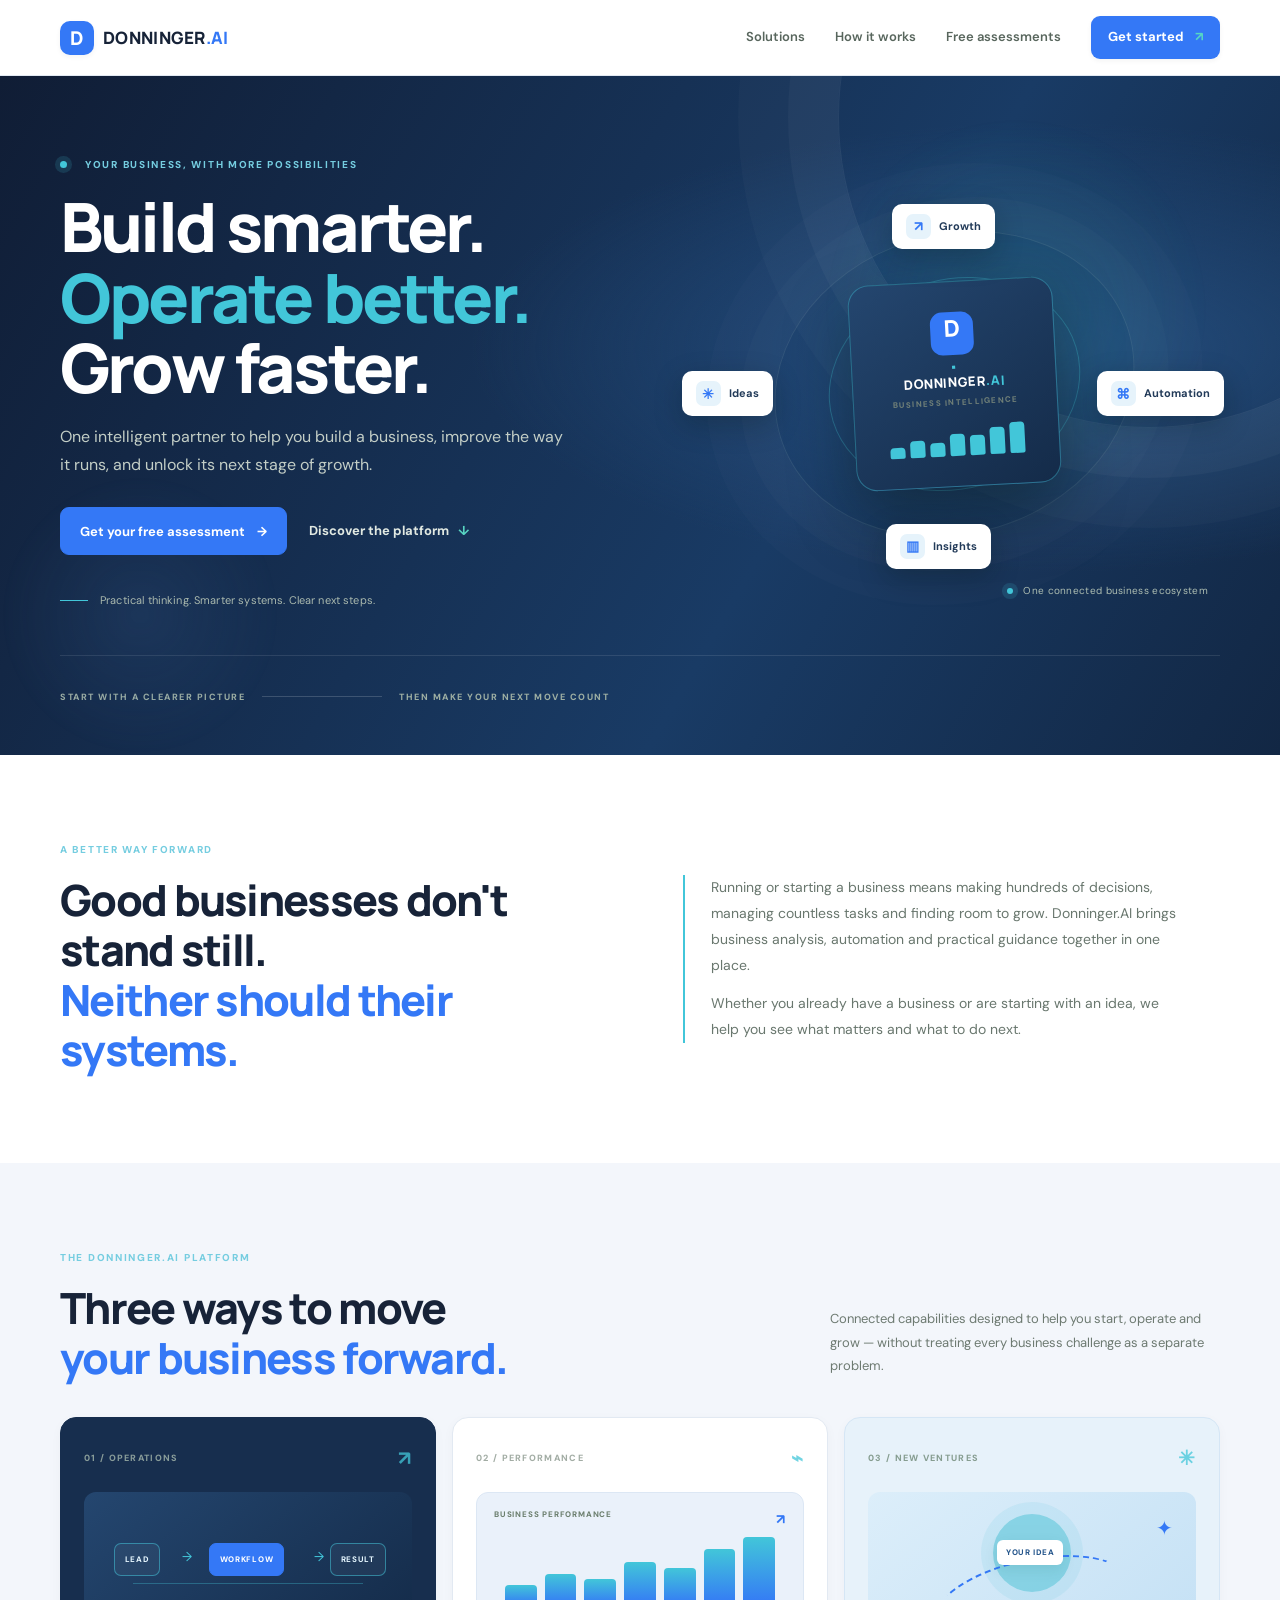
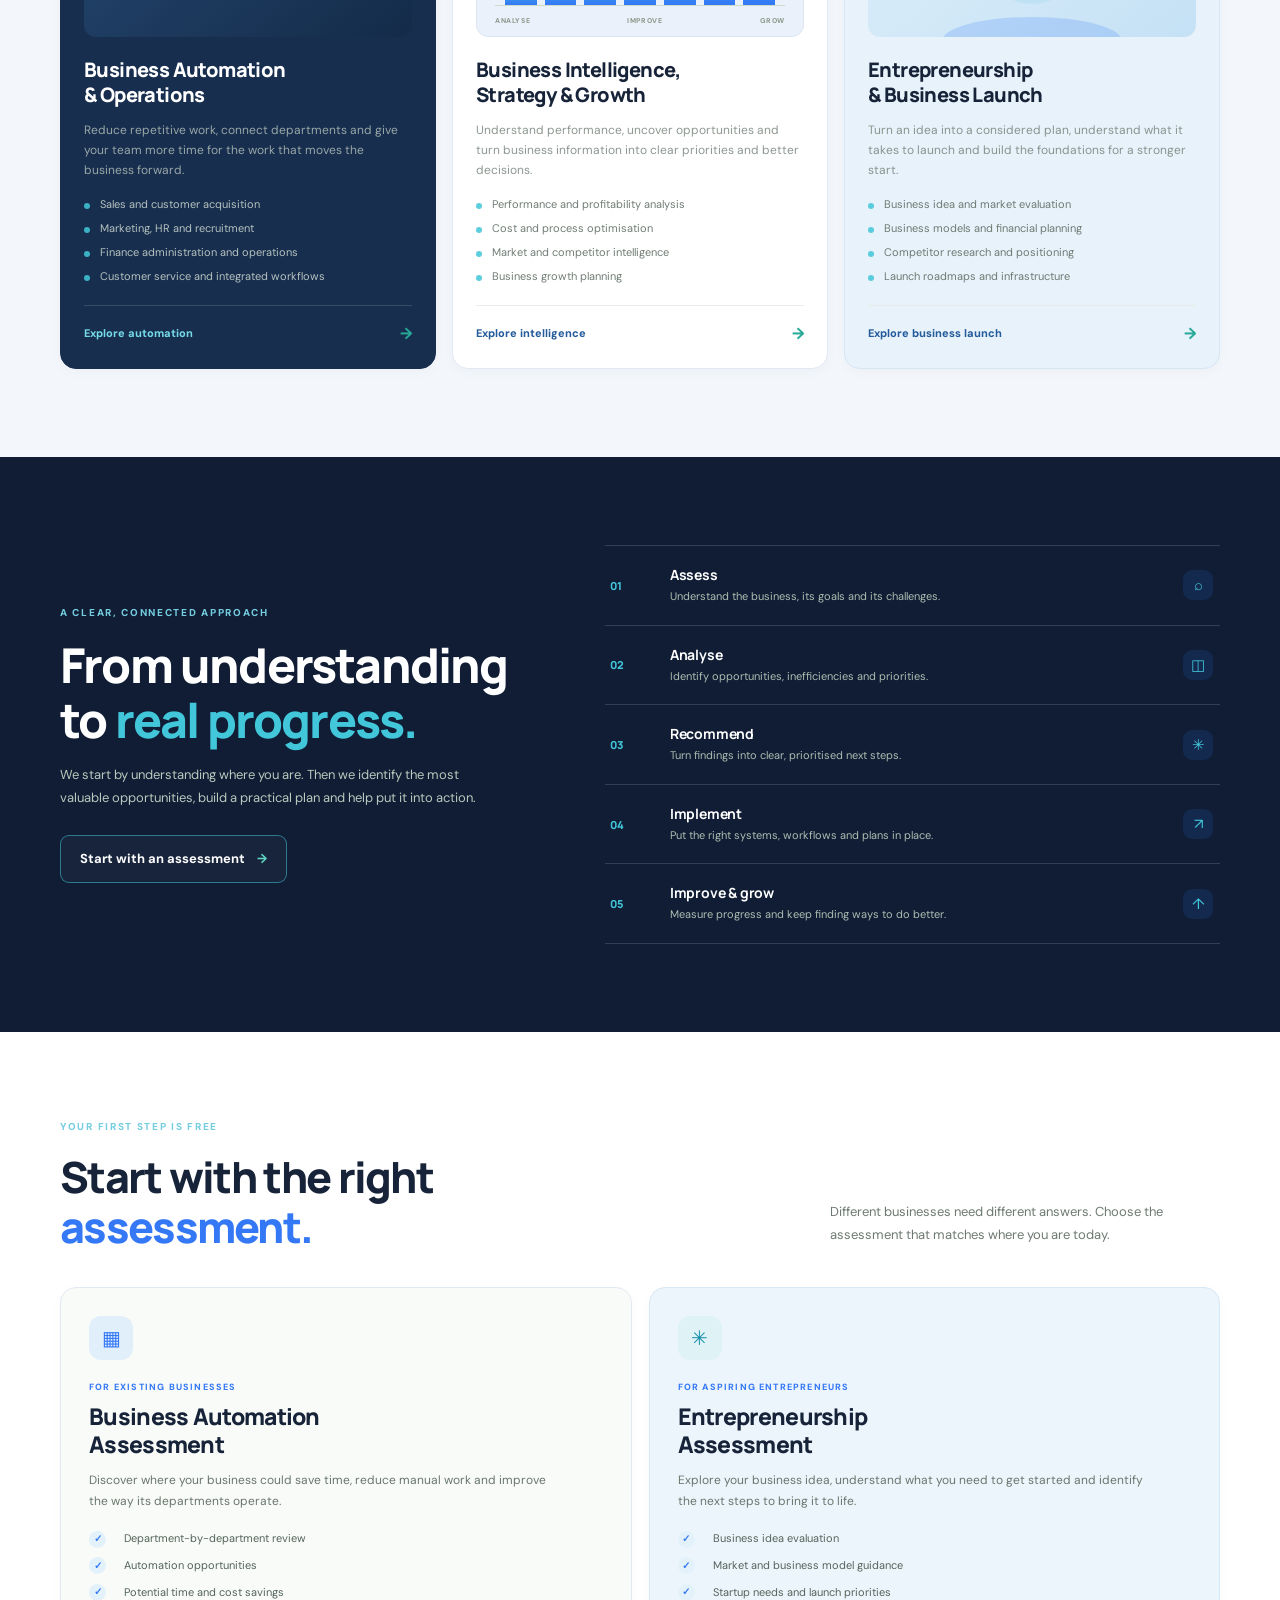
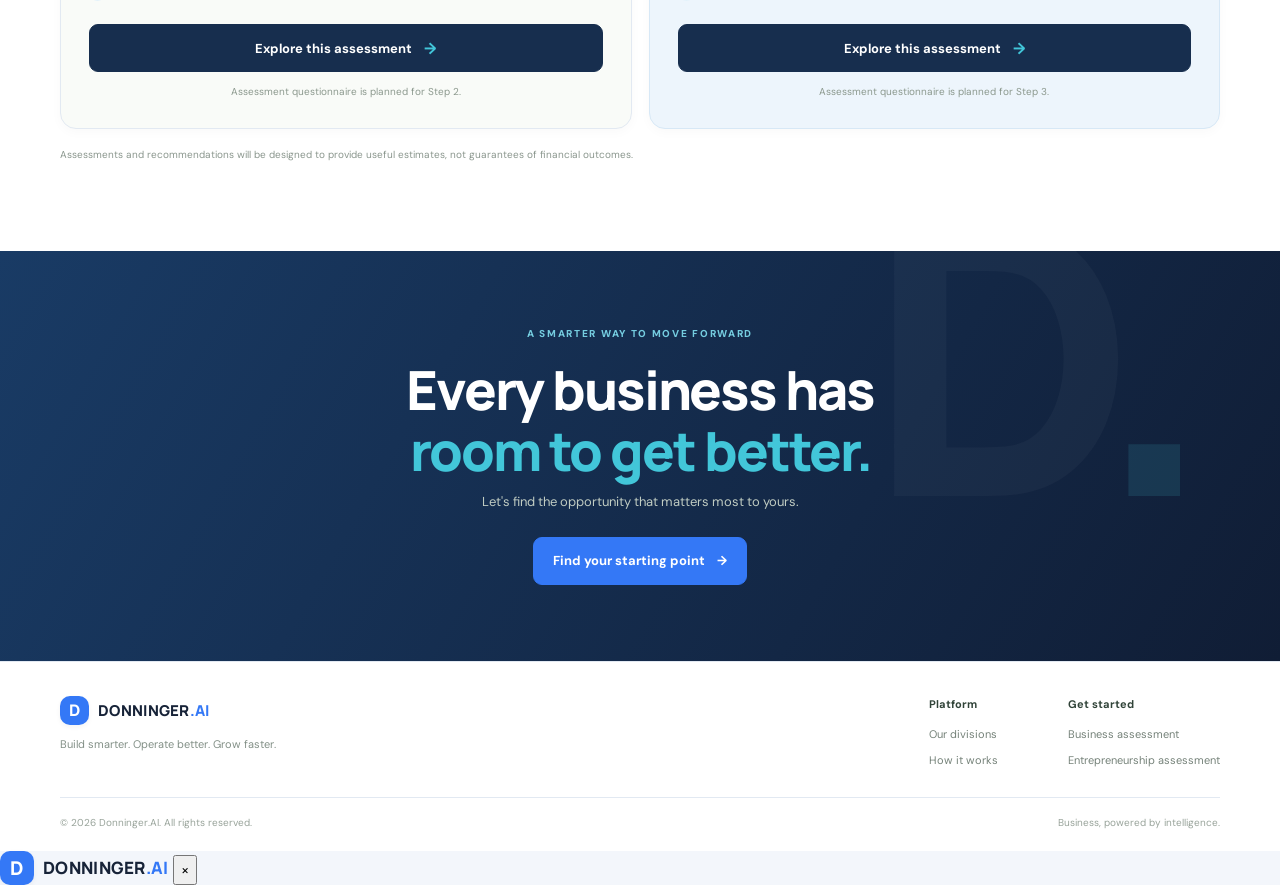
==== commit f7a55f27: "Add assessment dialog structure" ====
--- a/index.html
+++ b/index.html
@@ -103,6 +103,15 @@
     <div class="container footer-bottom"><span>© <span id="year"></span> Donninger.AI. All rights reserved.</span><span>Business, powered by intelligence.</span></div>
   </footer>
 
+  <div class="assessment-modal" id="assessmentModal" aria-hidden="true">
+    <div class="assessment-dialog" role="dialog" aria-modal="true" aria-labelledby="assessmentTitle">
+      <div class="assessment-modal-top">
+        <a class="brand" href="#home"><b>D</b> DONNINGER<span>.AI</span></a>
+        <button class="assessment-close" id="assessmentClose" type="button" aria-label="Close assessment">×</button>
+      </div>
+      <div class="assessment-content" id="assessmentContent"></div>
+    </div>
+  </div>
   <div class="toast" id="toast" role="status" aria-live="polite"></div>
   <script src="script.js"></script>
 </body>
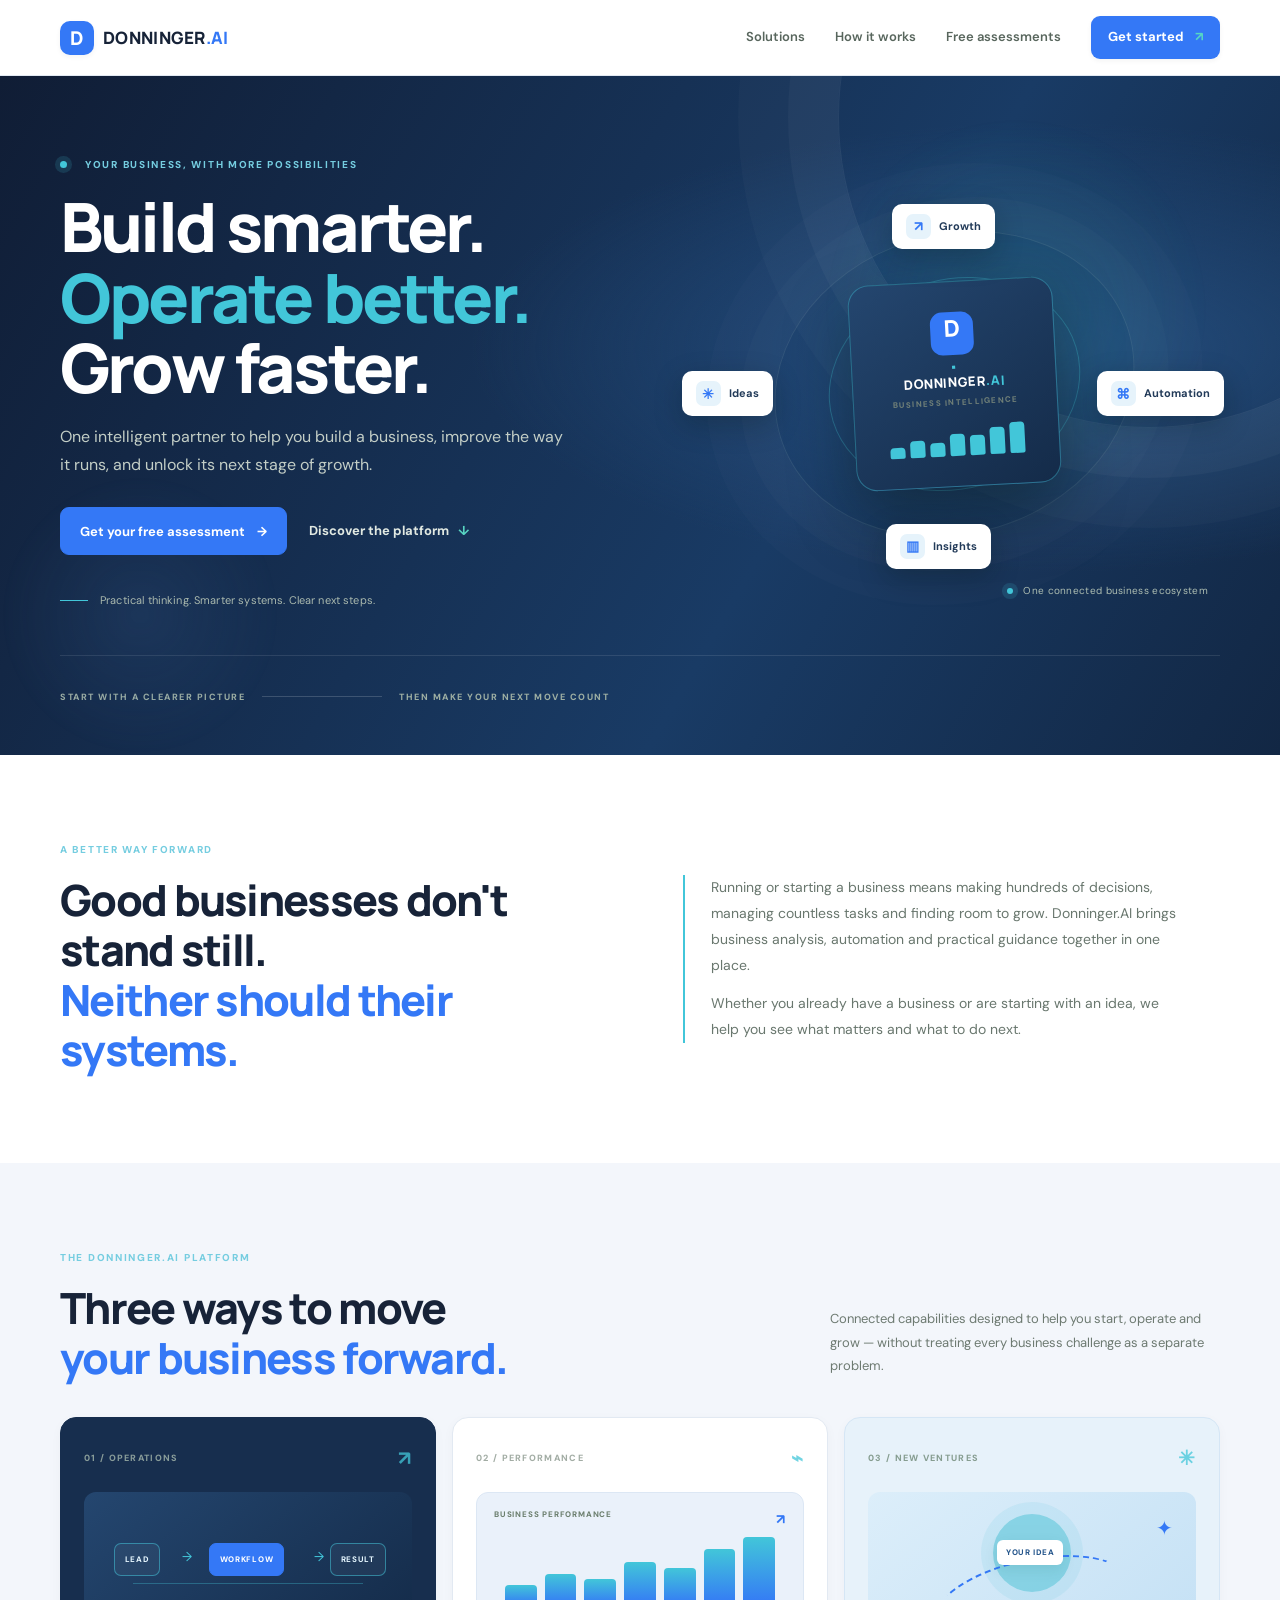
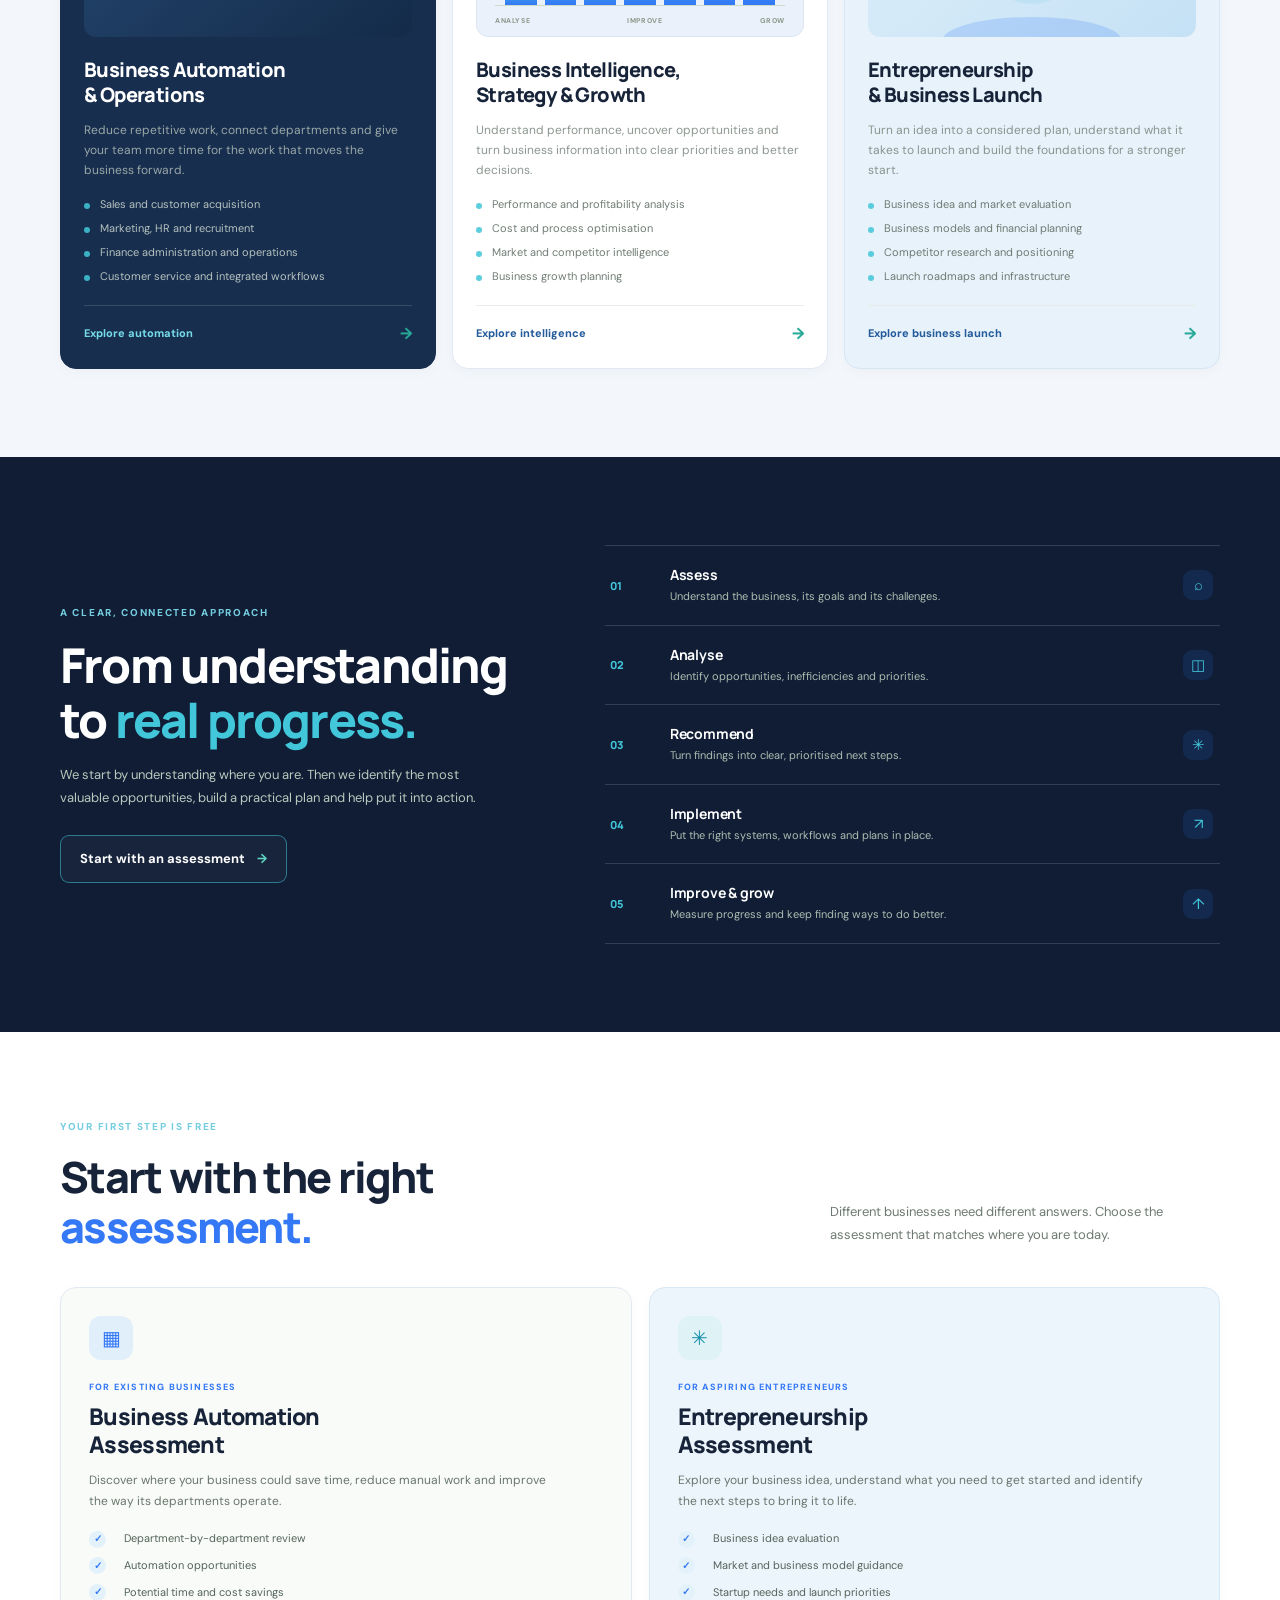
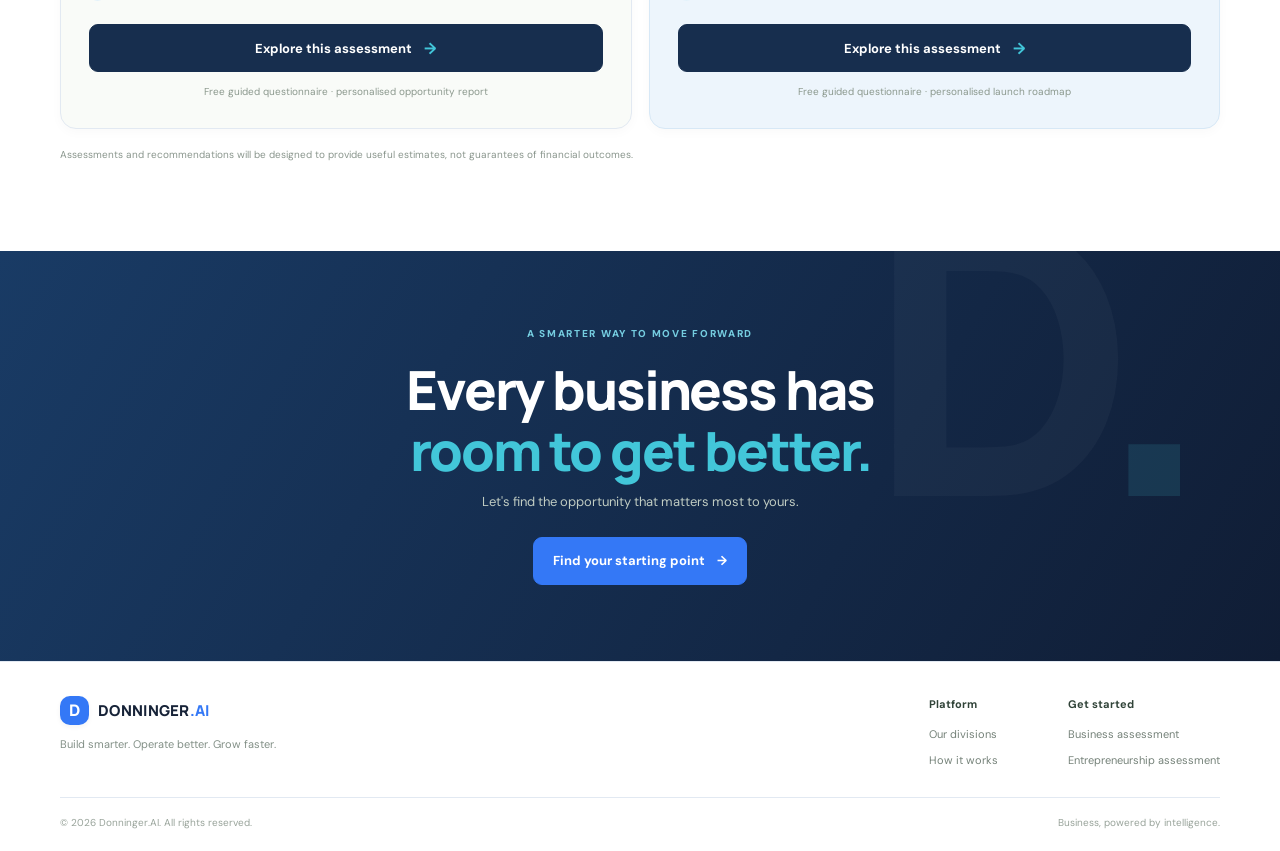
==== commit e5230d95: "Update assessment cards for live questionnaires" ====
--- a/index.html
+++ b/index.html
@@ -85,8 +85,8 @@
       <div class="container">
         <div class="assessment-heading"><div><div class="eyebrow">YOUR FIRST STEP IS FREE</div><h2>Start with the right<br><span>assessment.</span></h2></div><p>Different businesses need different answers. Choose the assessment that matches where you are today.</p></div>
         <div class="assessment-grid">
-          <article class="assessment-card"><div class="assessment-icon icon-business">▦</div><div class="assessment-tag">FOR EXISTING BUSINESSES</div><h3>Business Automation<br>Assessment</h3><p>Discover where your business could save time, reduce manual work and improve the way its departments operate.</p><div class="assessment-includes"><span>Department-by-department review</span><span>Automation opportunities</span><span>Potential time and cost savings</span></div><button class="button button-dark assessment-button" data-assessment="Business Automation Assessment">Explore this assessment <span>→</span></button><div class="build-note">Assessment questionnaire is planned for Step 2.</div></article>
-          <article class="assessment-card assessment-card-accent"><div class="assessment-icon icon-founder">✳</div><div class="assessment-tag">FOR ASPIRING ENTREPRENEURS</div><h3>Entrepreneurship<br>Assessment</h3><p>Explore your business idea, understand what you need to get started and identify the next steps to bring it to life.</p><div class="assessment-includes"><span>Business idea evaluation</span><span>Market and business model guidance</span><span>Startup needs and launch priorities</span></div><button class="button button-dark assessment-button" data-assessment="Entrepreneurship Assessment">Explore this assessment <span>→</span></button><div class="build-note">Assessment questionnaire is planned for Step 3.</div></article>
+          <article class="assessment-card"><div class="assessment-icon icon-business">▦</div><div class="assessment-tag">FOR EXISTING BUSINESSES</div><h3>Business Automation<br>Assessment</h3><p>Discover where your business could save time, reduce manual work and improve the way its departments operate.</p><div class="assessment-includes"><span>Department-by-department review</span><span>Automation opportunities</span><span>Potential time and cost savings</span></div><button class="button button-dark assessment-button" data-assessment="Business Automation Assessment">Explore this assessment <span>→</span></button><div class="build-note">Free guided questionnaire · personalised opportunity report</div></article>
+          <article class="assessment-card assessment-card-accent"><div class="assessment-icon icon-founder">✳</div><div class="assessment-tag">FOR ASPIRING ENTREPRENEURS</div><h3>Entrepreneurship<br>Assessment</h3><p>Explore your business idea, understand what you need to get started and identify the next steps to bring it to life.</p><div class="assessment-includes"><span>Business idea evaluation</span><span>Market and business model guidance</span><span>Startup needs and launch priorities</span></div><button class="button button-dark assessment-button" data-assessment="Entrepreneurship Assessment">Explore this assessment <span>→</span></button><div class="build-note">Free guided questionnaire · personalised launch roadmap</div></article>
         </div>
         <p class="assessment-footnote">Assessments and recommendations will be designed to provide useful estimates, not guarantees of financial outcomes.</p>
       </div>
--- a/styles.css
+++ b/styles.css
@@ -402,3 +402,71 @@
 }
 @media(max-width:760px){.container{width:min(100% - 36px,600px)}.site-header{height:68px}.menu-toggle{display:block}.nav{display:none;position:absolute;top:68px;left:0;right:0;padding:16px 22px 20px;background:#fff;border-bottom:1px solid var(--line);box-shadow:0 14px 24px #1e302910;flex-direction:column;align-items:stretch;gap:0}.nav.open{display:flex}.nav a{padding:13px 4px;border-bottom:1px solid #edf1ec}.nav .nav-cta{text-align:center;margin-top:10px;border:0;padding:13px}.hero{padding:57px 0 22px}.hero-grid{grid-template-columns:1fr;gap:4px}.hero-copy{max-width:100%}.hero h1{font-size:clamp(42px,11vw,58px)}.hero-lede{font-size:14px}.hero-visual{min-height:310px;transform:none}.orbit-outer{width:310px;height:260px}.orbit-inner{width:220px;height:185px}.node-left{left:0}.node-right{right:0}.hero-bottom{margin-top:25px;font-size:8px;gap:10px}.section-pad{padding:65px 0}.intro-grid,.approach-grid{grid-template-columns:1fr;gap:25px}.intro-text{margin-left:2px}.section-heading,.assessment-heading{display:block}.section-heading>p,.assessment-heading>p{margin-top:16px}.solution-grid{grid-template-columns:1fr}.solution-card{min-height:0}.illustration{height:150px}.solution-card ul{margin-bottom:19px}.approach-grid{gap:32px}.assessment-grid{grid-template-columns:1fr}.assessment-card{padding:23px}.footer-main{flex-direction:column;gap:25px}.footer-links{gap:45px}.footer-bottom{flex-direction:column;gap:7px}.closing-section{padding:64px 0}.closing-decoration{font-size:250px;top:-35px;right:0}}
 @media(prefers-reduced-motion:reduce){*,*::before,*::after{scroll-behavior:auto!important;animation-duration:.01ms!important;animation-iteration-count:1!important;transition-duration:.01ms!important}}
+
+
+/* Donninger.AI assessment experience */
+body.assessment-open{overflow:hidden}
+.assessment-modal{display:none;position:fixed;inset:0;z-index:100;background:rgba(8,20,38,.72);backdrop-filter:blur(7px);padding:24px;overflow-y:auto}
+.assessment-modal.is-open{display:flex;align-items:center;justify-content:center}
+.assessment-dialog{width:min(100%,760px);max-height:calc(100vh - 48px);overflow-y:auto;background:#fff;border:1px solid #dce7f3;border-radius:18px;box-shadow:0 30px 100px #07172c66}
+.assessment-modal-top{display:flex;align-items:center;justify-content:space-between;padding:19px 27px;border-bottom:1px solid #e8eef5}
+.assessment-modal-top .brand{font-size:16px}
+.assessment-modal-top .brand b{display:inline-grid;place-items:center;width:27px;height:27px;border-radius:7px;background:#3478f6;color:#fff;margin-right:5px}
+.assessment-modal-top .brand span{color:#3478f6}
+.assessment-close{border:0;background:#f0f4f9;color:#31445e;width:36px;height:36px;border-radius:50%;font-size:25px;line-height:1;cursor:pointer}
+.assessment-content{padding:32px 38px 36px}
+.assessment-kicker{font-size:10px;letter-spacing:1.5px;font-weight:800;color:#3478f6}
+.assessment-content h2{font:800 clamp(27px,4vw,36px)/1.15 'Manrope',sans-serif;letter-spacing:-1.3px;color:#142640;margin:10px 0}
+.assessment-intro{font-size:13px;line-height:1.75;color:#6b7a90;max-width:610px;margin:0 0 25px}
+.assessment-progress-meta{display:flex;justify-content:space-between;gap:12px;color:#8190a3;font-size:9px;font-weight:800;letter-spacing:1px}
+.assessment-progress{height:6px;border-radius:20px;background:#eaf0f7;margin:9px 0 30px;overflow:hidden}
+.assessment-progress span{display:block;height:100%;border-radius:20px;background:linear-gradient(90deg,#3478f6,#42c6d9);transition:width .2s}
+.assessment-question h3,.report-section h3{font:800 20px/1.3 'Manrope',sans-serif;letter-spacing:-.5px;color:#1a2d48;margin:0 0 7px}
+.assessment-question>p{font-size:11px;color:#8290a2;margin:0 0 16px}
+.assessment-question input:not([type=checkbox]),.assessment-question select,.assessment-question textarea{width:100%;border:1px solid #d9e3ef;border-radius:9px;padding:13px 14px;font:500 13px 'DM Sans',sans-serif;color:#1b2c45;background:#fbfcfe;outline:none}
+.assessment-question input:focus,.assessment-question select:focus,.assessment-question textarea:focus{border-color:#3478f6;box-shadow:0 0 0 3px #3478f61a}
+.assessment-question textarea{resize:vertical;min-height:110px}
+.assessment-check-grid{display:grid;grid-template-columns:1fr 1fr;gap:9px}
+.assessment-check{display:flex;align-items:flex-start;gap:10px;padding:12px;border:1px solid #e1e9f2;border-radius:9px;background:#fbfcfe;color:#465a73;font-size:11px;line-height:1.5;cursor:pointer}
+.assessment-check:has(input:checked){border-color:#8db7f7;background:#f0f6ff;color:#1e4f94}
+.assessment-check input{accent-color:#3478f6;margin:2px 0 0;flex:0 0 auto}
+.assessment-actions{display:flex;align-items:center;justify-content:space-between;gap:15px;margin-top:29px;padding-top:20px;border-top:1px solid #e9eef5}
+.assessment-actions .button{min-width:145px}
+.assessment-back{border:0;background:transparent;color:#63748b;font-size:12px;font-weight:700;padding:12px 4px;cursor:pointer}
+.assessment-privacy{font-size:10px;color:#8a98aa}
+.assessment-error{min-height:17px;margin-top:9px;color:#bd3f4a;font-size:11px}
+.report-topline{display:flex;justify-content:space-between;align-items:center;gap:12px}
+.report-date{font-size:10px;color:#91a0b2}
+.report-highlight{padding:21px 23px;margin:24px 0;background:linear-gradient(120deg,#edf5ff,#e9f9fb);border:1px solid #dcebf8;border-radius:12px}
+.report-highlight span,.report-highlight small{display:block;color:#637b97;font-size:10px}
+.report-highlight span{font-weight:800;letter-spacing:1.1px}
+.report-highlight strong{display:block;font:800 clamp(23px,4vw,31px)/1.25 'Manrope';letter-spacing:-.8px;color:#1c4f88;margin:7px 0}
+.report-highlight small{line-height:1.6}
+.report-section{margin-top:26px}
+.report-recommendations{display:grid;gap:12px;margin-top:14px}
+.report-recommendations article{display:grid;grid-template-columns:30px 1fr;gap:12px;padding:14px;border:1px solid #e5ecf4;border-radius:10px}
+.report-recommendations article>span{display:grid;place-items:center;width:28px;height:28px;border-radius:8px;background:#eaf3ff;color:#3478f6;font-size:10px;font-weight:800}
+.report-recommendations strong{font:700 13px 'Manrope';color:#1d3453}
+.report-recommendations p{font-size:11px;line-height:1.65;color:#718096;margin:5px 0 0}
+.report-next-steps{padding-left:20px;color:#536780;font-size:12px;line-height:1.8}
+.report-next-steps li{padding:3px 0 3px 4px}
+.report-disclaimer{padding:13px 15px;background:#f5f7fa;border-radius:8px;color:#7a8798;font-size:10px;line-height:1.65;margin:24px 0 0}
+.report-actions{margin-top:20px}
+@media(max-width:600px){
+ .assessment-modal{padding:0;align-items:flex-end}
+ .assessment-dialog{max-height:94vh;border-radius:17px 17px 0 0}
+ .assessment-modal-top{padding:14px 19px}
+ .assessment-content{padding:25px 20px 28px}
+ .assessment-check-grid{grid-template-columns:1fr}
+ .assessment-actions{align-items:stretch}
+ .assessment-actions .button{min-width:0;padding:12px}
+ .assessment-privacy{max-width:48%;line-height:1.5}
+}
+@media print{
+ body>*:not(#assessmentModal){display:none!important}
+ #assessmentModal{display:block!important;position:static!important;padding:0!important;background:#fff!important;overflow:visible!important}
+ .assessment-dialog{max-height:none!important;overflow:visible!important;border:0!important;box-shadow:none!important;width:100%!important}
+ .assessment-modal-top,.assessment-actions{display:none!important}
+ .assessment-content{padding:0!important}
+ .report-disclaimer{break-inside:avoid}
+}
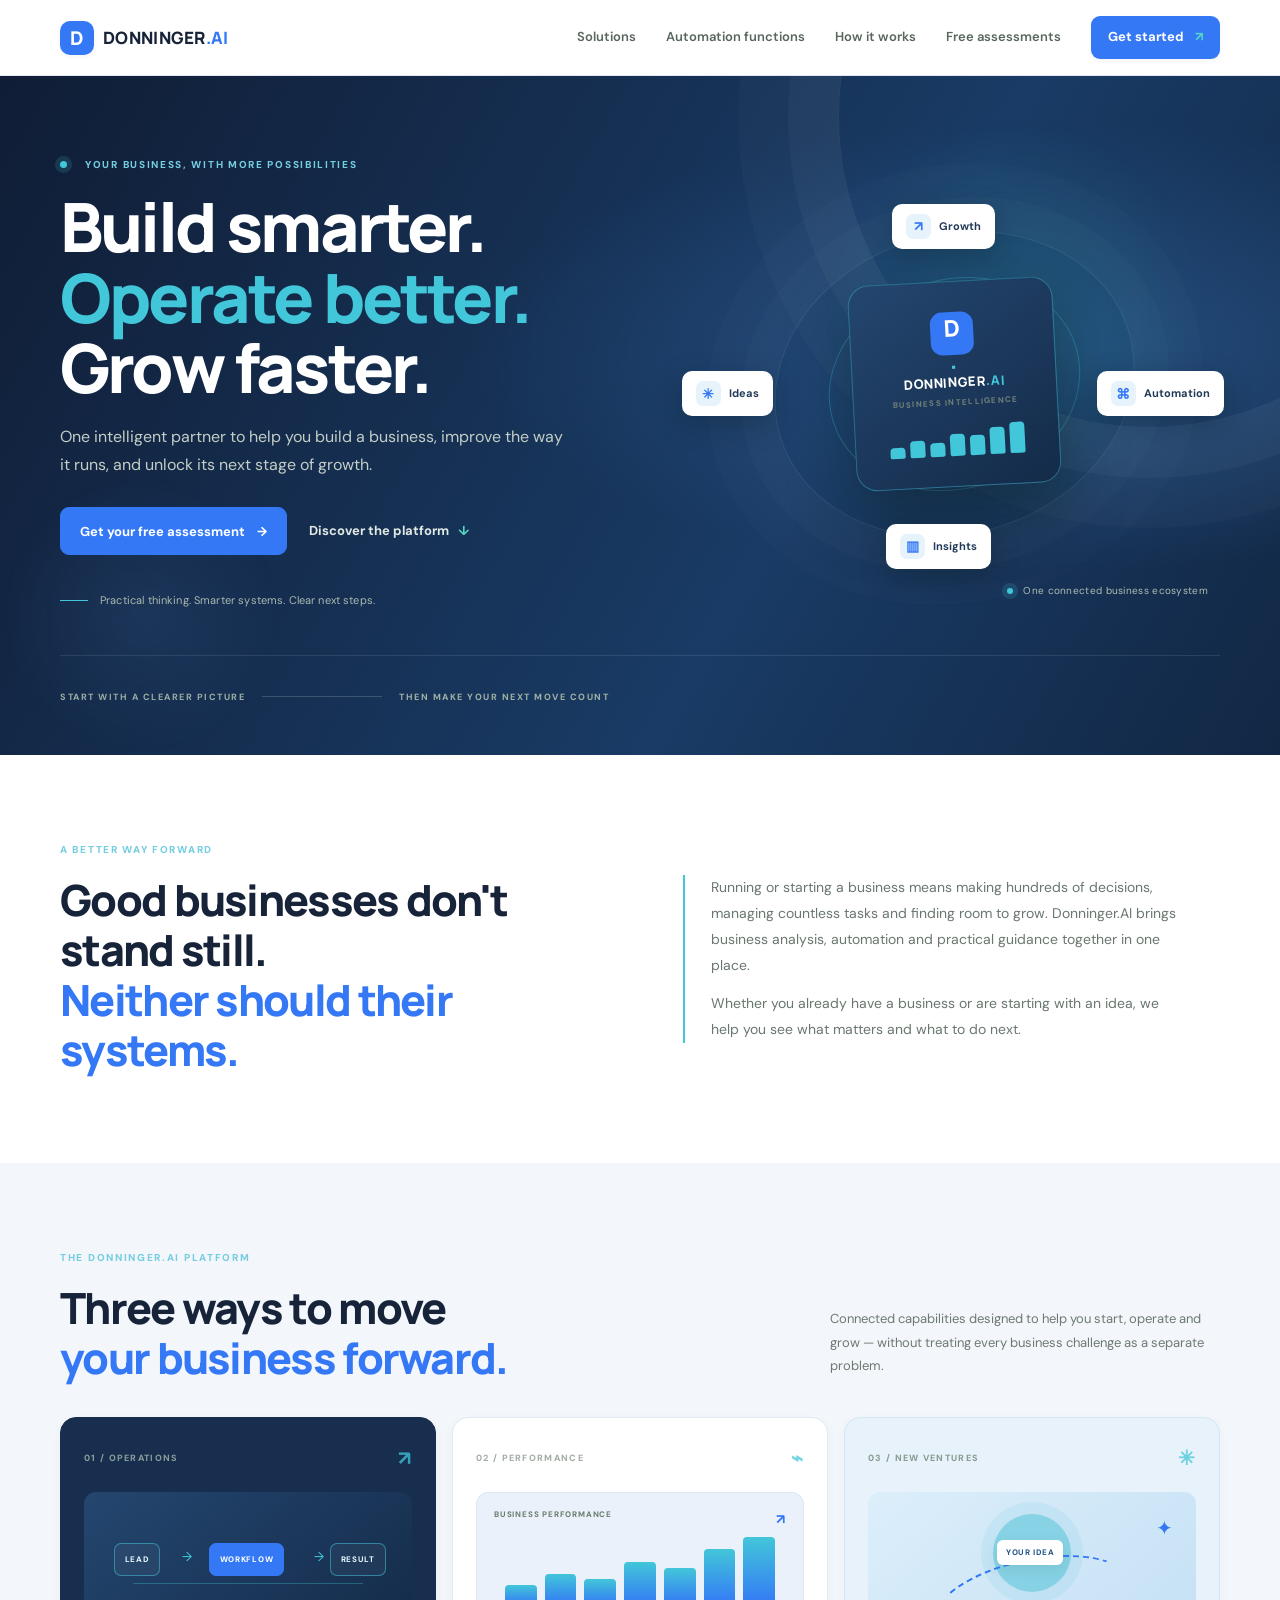
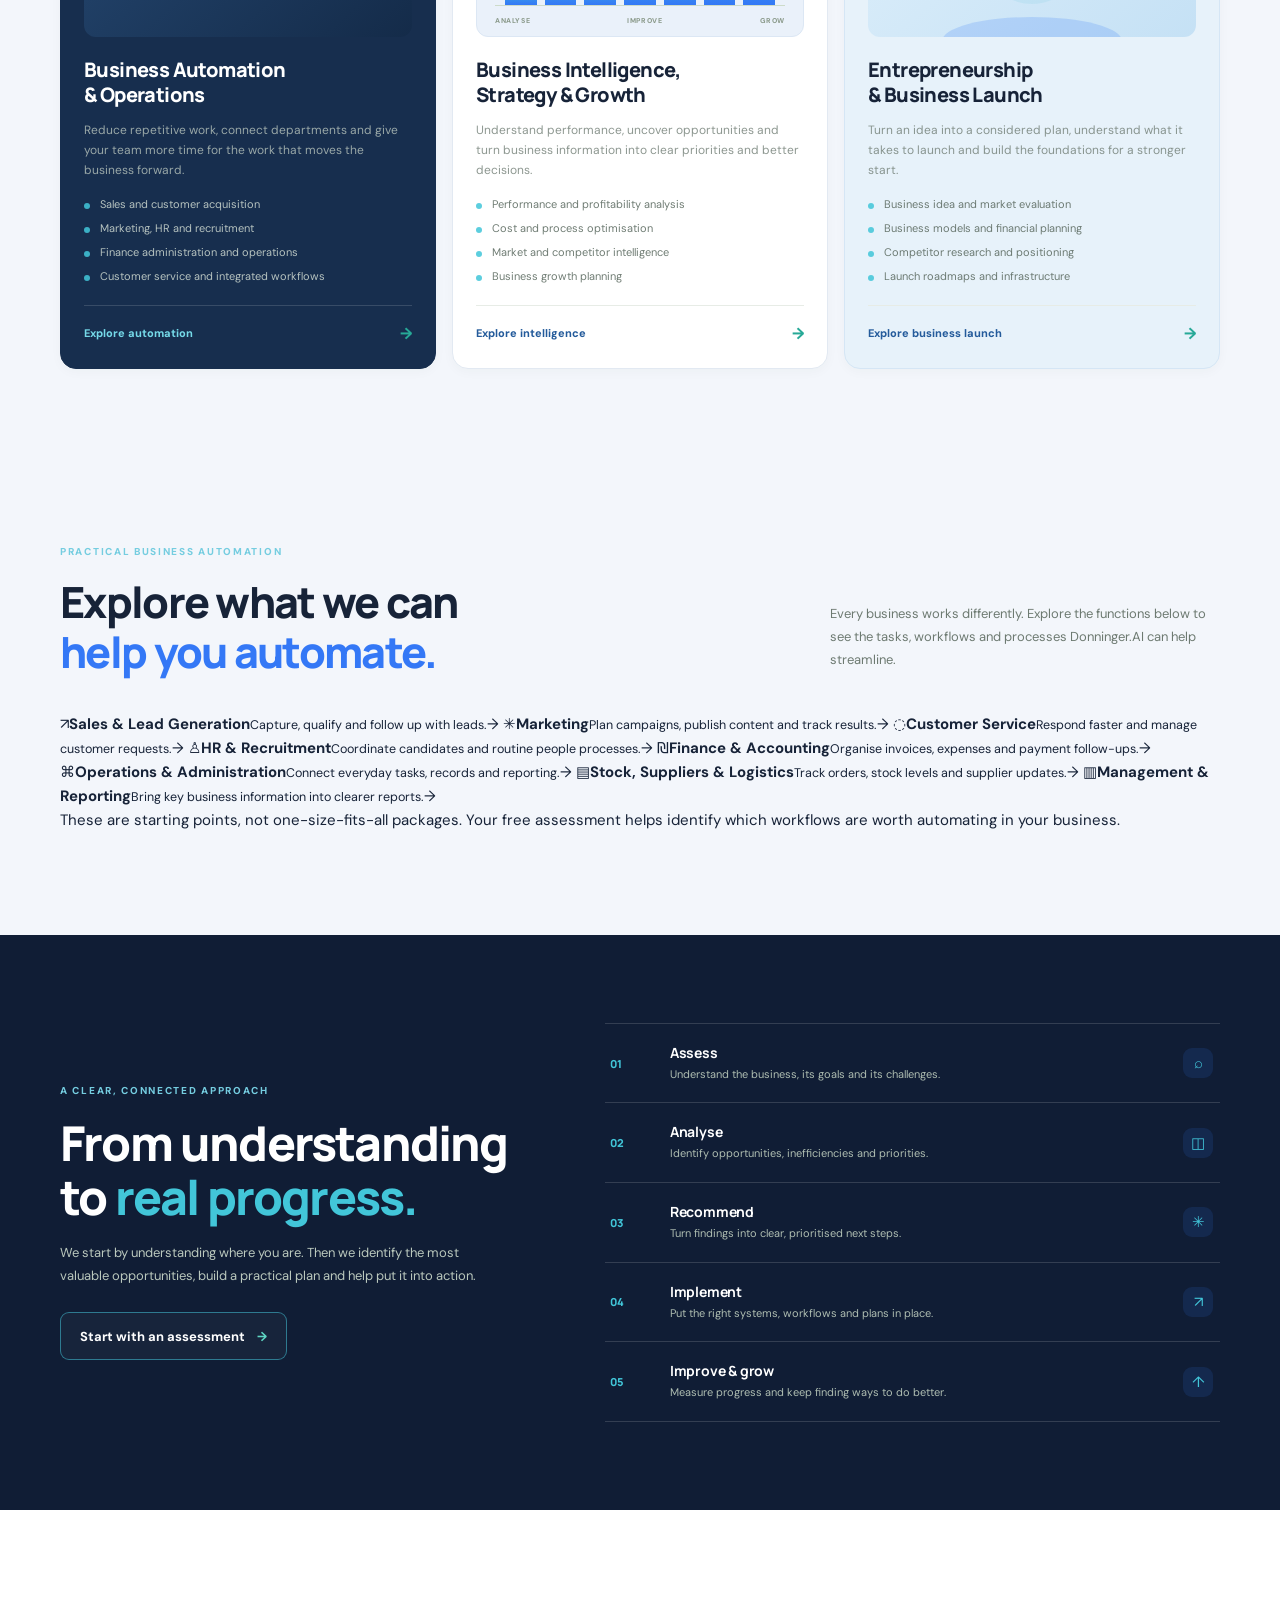
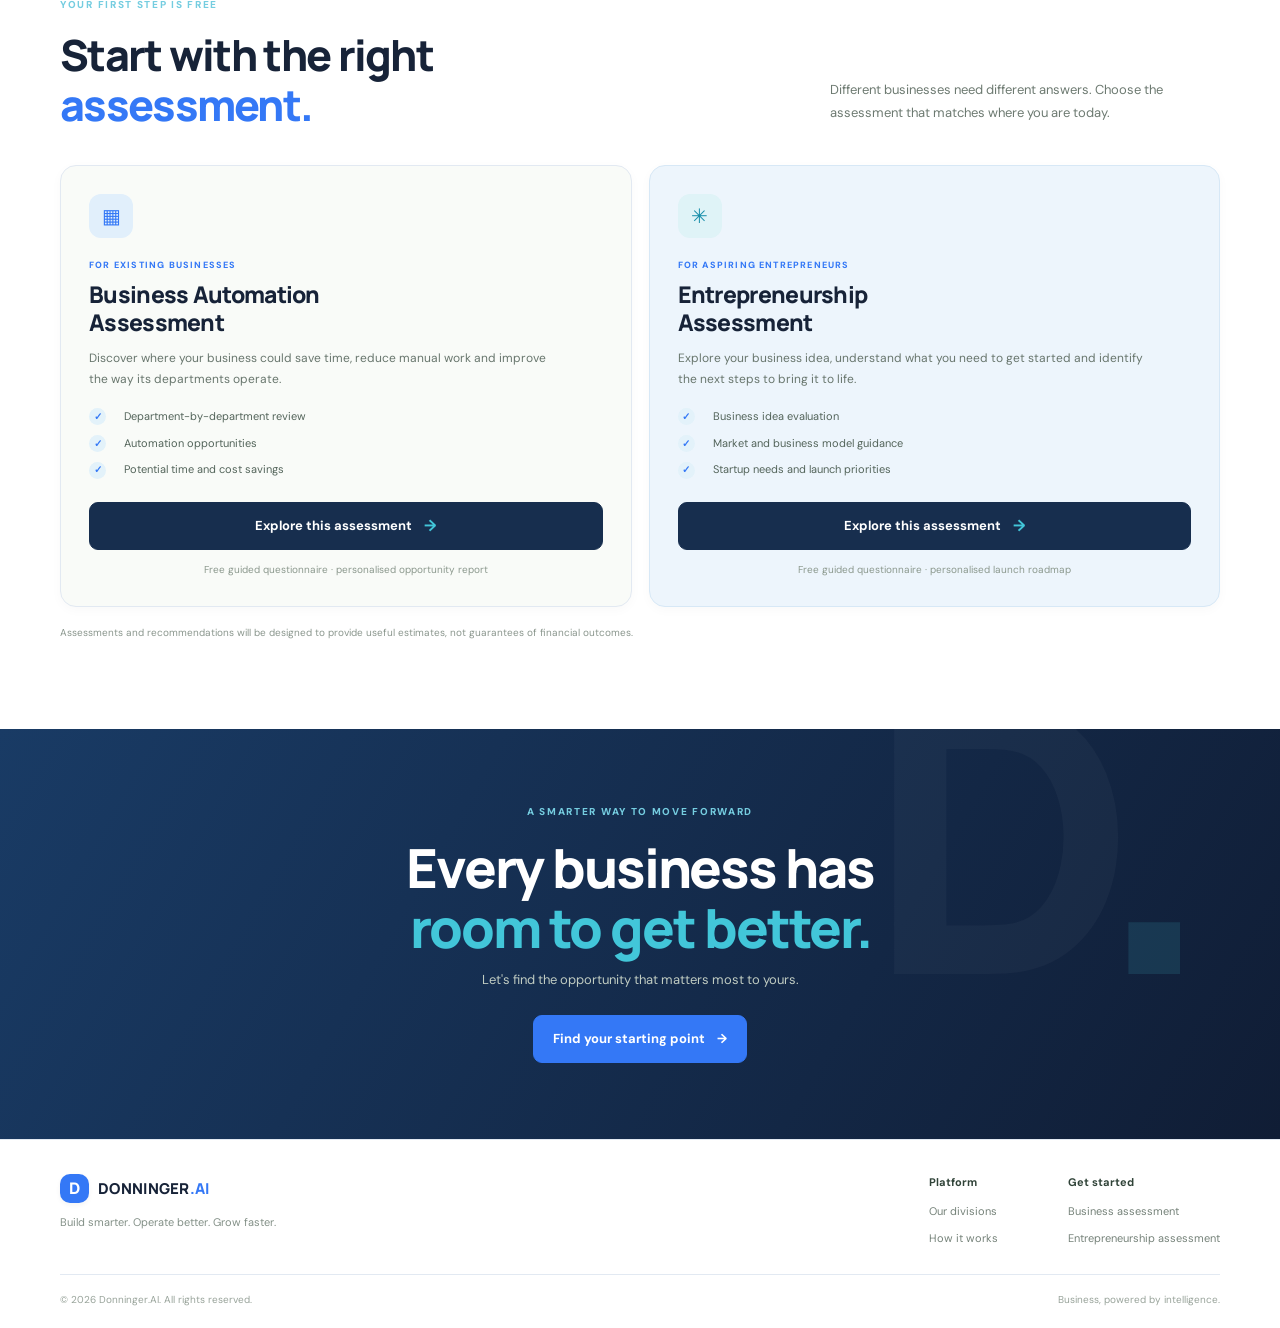
==== commit f2c35d85: "Add homepage automation function directory" ====
--- a/index.html
+++ b/index.html
@@ -16,6 +16,7 @@
       <button class="menu-toggle" id="menuToggle" aria-label="Open navigation" aria-expanded="false" aria-controls="primaryNav"><span></span><span></span><span></span></button>
       <nav class="nav" id="primaryNav" aria-label="Main navigation">
         <a href="#solutions">Solutions</a>
+        <a href="#automation-functions">Automation functions</a>
         <a href="#how-it-works">How it works</a>
         <a href="#assessments">Free assessments</a>
         <a class="nav-cta" href="#assessments">Get started <span aria-hidden="true">↗</span></a>
@@ -68,6 +69,24 @@
       </div>
     </section>
 
+
+    <section class="automation-functions-section section-pad" id="automation-functions">
+      <div class="container">
+        <div class="section-heading"><div><div class="eyebrow">PRACTICAL BUSINESS AUTOMATION</div><h2>Explore what we can<br><span>help you automate.</span></h2></div><p>Every business works differently. Explore the functions below to see the tasks, workflows and processes Donninger.AI can help streamline.</p></div>
+        <div class="automation-function-grid">
+          <a class="automation-function-button" href="automation.html?function=sales"><span class="automation-function-icon">↗</span><span><strong>Sales & Lead Generation</strong><small>Capture, qualify and follow up with leads.</small></span><span class="automation-function-arrow">→</span></a>
+          <a class="automation-function-button" href="automation.html?function=marketing"><span class="automation-function-icon">✳</span><span><strong>Marketing</strong><small>Plan campaigns, publish content and track results.</small></span><span class="automation-function-arrow">→</span></a>
+          <a class="automation-function-button" href="automation.html?function=customer-service"><span class="automation-function-icon">◌</span><span><strong>Customer Service</strong><small>Respond faster and manage customer requests.</small></span><span class="automation-function-arrow">→</span></a>
+          <a class="automation-function-button" href="automation.html?function=hr-recruitment"><span class="automation-function-icon">♙</span><span><strong>HR & Recruitment</strong><small>Coordinate candidates and routine people processes.</small></span><span class="automation-function-arrow">→</span></a>
+          <a class="automation-function-button" href="automation.html?function=finance"><span class="automation-function-icon">₪</span><span><strong>Finance & Accounting</strong><small>Organise invoices, expenses and payment follow-ups.</small></span><span class="automation-function-arrow">→</span></a>
+          <a class="automation-function-button" href="automation.html?function=operations"><span class="automation-function-icon">⌘</span><span><strong>Operations & Administration</strong><small>Connect everyday tasks, records and reporting.</small></span><span class="automation-function-arrow">→</span></a>
+          <a class="automation-function-button" href="automation.html?function=stock-logistics"><span class="automation-function-icon">▤</span><span><strong>Stock, Suppliers & Logistics</strong><small>Track orders, stock levels and supplier updates.</small></span><span class="automation-function-arrow">→</span></a>
+          <a class="automation-function-button" href="automation.html?function=management"><span class="automation-function-icon">▥</span><span><strong>Management & Reporting</strong><small>Bring key business information into clearer reports.</small></span><span class="automation-function-arrow">→</span></a>
+        </div>
+        <p class="automation-functions-note">These are starting points, not one-size-fits-all packages. Your free assessment helps identify which workflows are worth automating in your business.</p>
+      </div>
+    </section>
+
     <section class="approach-section section-pad" id="how-it-works">
       <div class="container approach-grid">
         <div class="approach-copy"><div class="eyebrow eyebrow-light">A CLEAR, CONNECTED APPROACH</div><h2>From understanding<br>to <span>real progress.</span></h2><p>We start by understanding where you are. Then we identify the most valuable opportunities, build a practical plan and help put it into action.</p><a class="button button-outline" href="#assessments">Start with an assessment <span>→</span></a></div>
--- a/styles.css
+++ b/styles.css
@@ -470,3 +470,60 @@
  .assessment-content{padding:0!important}
  .report-disclaimer{break-inside:avoid}
 }
+
+/* Business assessment report charts */
+.report-chart-intro{font-size:11px;line-height:1.65;color:#74849a;margin:7px 0 15px;max-width:650px}
+.report-chart-grid{display:grid;grid-template-columns:1fr 1fr;gap:13px}
+.report-chart-card{min-width:0;padding:17px;border:1px solid #e2eaf3;border-radius:12px;background:linear-gradient(145deg,#fff,#f8fafd)}
+.report-chart-heading{display:grid;gap:4px;margin-bottom:17px}
+.report-chart-heading strong{font:700 13px 'Manrope';color:#1d3453}
+.report-chart-heading small{font-size:10px;color:#8a98aa}
+.report-donut-wrap{display:flex;align-items:center;gap:15px}
+.report-donut{width:132px;height:132px;flex:0 0 132px;border-radius:50%;display:grid;place-items:center;position:relative}
+.report-donut:before{content:"";position:absolute;inset:19px;border-radius:50%;background:#fff}
+.report-donut span{position:relative;text-align:center;font:700 10px/1.4 'Manrope';color:#29415f}
+.report-legend{display:grid;gap:8px;min-width:0}
+.report-legend-item{display:flex;align-items:flex-start;gap:7px;font-size:9px;line-height:1.4;color:#5e7088}
+.report-legend-item i{width:8px;height:8px;flex:0 0 8px;border-radius:3px;margin-top:2px}
+.report-bars{display:grid;gap:14px}
+.report-bar-row{display:grid;gap:6px}
+.report-bar-label{display:flex;justify-content:space-between;align-items:flex-start;gap:8px;font-size:9px;line-height:1.4;color:#5c6e86}
+.report-bar-label strong{color:#294a70;white-space:nowrap;font-size:9px}
+.report-bar-track{height:8px;border-radius:20px;background:#eaf0f7;overflow:hidden}
+.report-bar-track i{display:block;height:100%;border-radius:20px}
+.growth-grid{display:grid;grid-template-columns:repeat(3,1fr);gap:10px;margin-top:14px}
+.growth-card{padding:15px;border:1px solid #dceaf3;border-radius:10px;background:linear-gradient(145deg,#f6fbff,#f0f7fb)}
+.growth-card>span{display:block;font-size:8px;letter-spacing:1px;font-weight:800;color:#3478f6;margin-bottom:9px}
+.growth-card strong{display:block;font:700 12px/1.4 'Manrope';color:#1e3b5d}
+.growth-card p{font-size:10px;line-height:1.6;color:#718198;margin:7px 0 0}
+@media(max-width:650px){.report-chart-grid{grid-template-columns:1fr}.report-donut-wrap{justify-content:flex-start}.growth-grid{grid-template-columns:1fr}}
+@media print{.report-chart-card,.growth-card{break-inside:avoid}.report-donut{-webkit-print-color-adjust:exact;print-color-adjust:exact}.report-bar-track i{-webkit-print-color-adjust:exact;print-color-adjust:exact}}
+
+
+/* Assessment savings breakdown and package recommendations */
+.assessment-field-note,.report-field-note{font-size:11px;line-height:1.6;color:#74849a;margin:10px 0}
+.function-hours-grid{display:grid;grid-template-columns:1fr 1fr;gap:10px}
+.function-hours-field{display:grid;gap:7px;padding:12px;border:1px solid #e1e9f2;border-radius:9px;background:#fbfcfe}
+.function-hours-field>span{font-size:11px;font-weight:700;color:#405671}
+.function-hours-field>div{display:flex;align-items:center;gap:8px}
+.function-hours-field input{min-width:0;flex:1;width:100%;border:1px solid #d9e3ef;border-radius:7px;padding:9px 10px;font:500 12px 'DM Sans',sans-serif;color:#1b2c45;background:#fff}
+.function-hours-field small{font-size:9px;color:#8492a4;white-space:nowrap}
+.report-table-wrap{overflow-x:auto;border:1px solid #e2eaf3;border-radius:10px}
+.report-savings-table{width:100%;border-collapse:collapse;font-size:10px;min-width:560px}
+.report-savings-table th{background:#f1f6fc;color:#526780;text-align:left;font-size:9px;letter-spacing:.3px;padding:11px 10px}
+.report-savings-table td{padding:12px 10px;border-top:1px solid #e8eef5;color:#526780;vertical-align:top}
+.report-savings-table td strong,.report-savings-table td small{display:block}
+.report-savings-table td strong{font:700 11px 'Manrope';color:#1d3453}
+.report-savings-table td small{max-width:230px;margin-top:4px;font-size:9px;line-height:1.5;color:#8190a3}
+.report-total{display:grid;gap:5px;margin-top:13px;padding:17px 18px;border-radius:10px;background:linear-gradient(120deg,#edf5ff,#e9f9fb);border:1px solid #dcebf8}
+.report-total span{font-size:9px;font-weight:800;letter-spacing:1px;color:#637b97}
+.report-total strong{font:800 23px 'Manrope';color:#1c4f88}
+.report-total small{font-size:10px;line-height:1.55;color:#637b97}
+.package-recommendations{display:grid;grid-template-columns:repeat(2,minmax(0,1fr));gap:11px;margin-top:14px}
+.package-card{padding:16px;border:1px solid #dce8f4;border-radius:11px;background:linear-gradient(145deg,#fff,#f6f9fd)}
+.package-card>span{display:block;margin-bottom:8px;font-size:8px;letter-spacing:1px;font-weight:800;color:#3478f6}
+.package-card>strong{display:block;font:800 14px/1.35 'Manrope';color:#1d3453}
+.package-card p{font-size:10px;line-height:1.6;color:#718198;margin:8px 0}
+.package-card small{display:block;padding-top:9px;border-top:1px solid #e6edf5;font-size:10px;line-height:1.5;font-weight:700;color:#395d83}
+@media(max-width:600px){.function-hours-grid,.package-recommendations{grid-template-columns:1fr}}
+@media print{.report-savings-table th,.report-total,.package-card{ -webkit-print-color-adjust:exact;print-color-adjust:exact}.report-table-wrap,.package-card,.report-total{break-inside:avoid}}
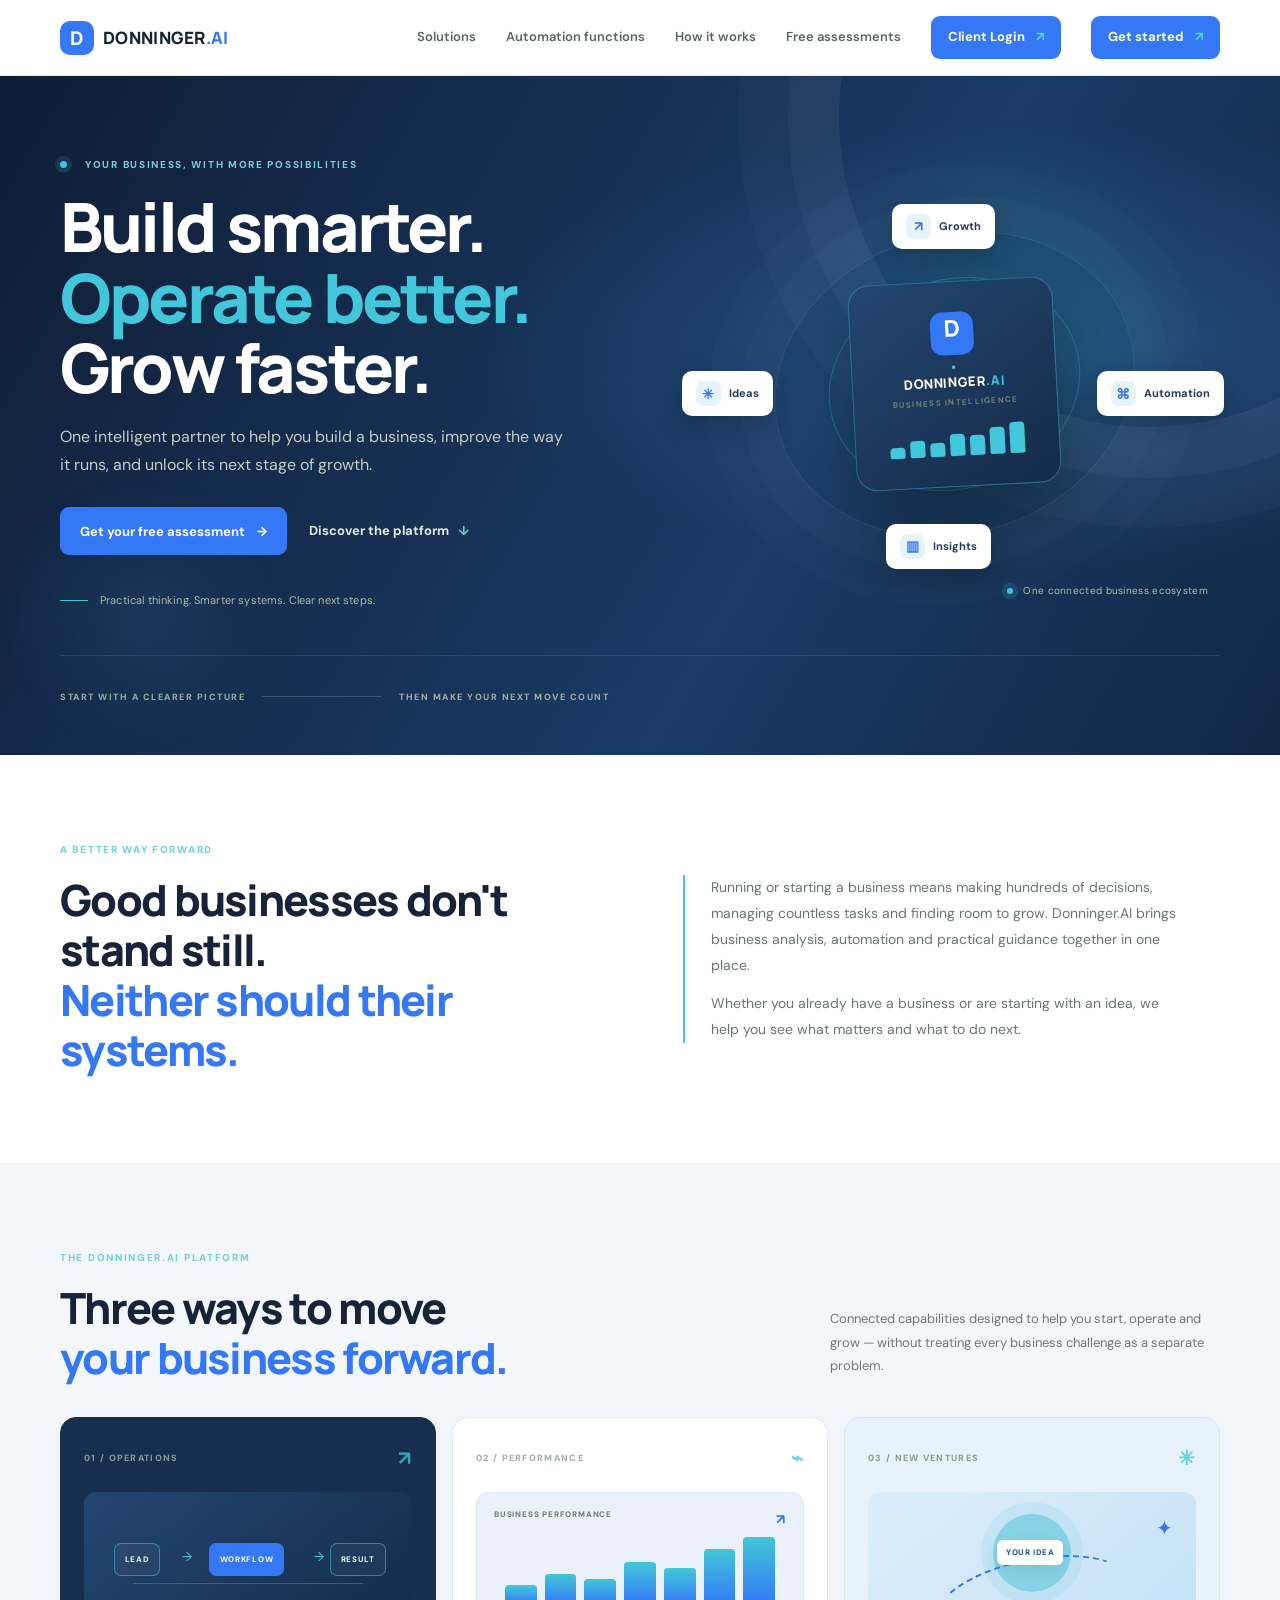
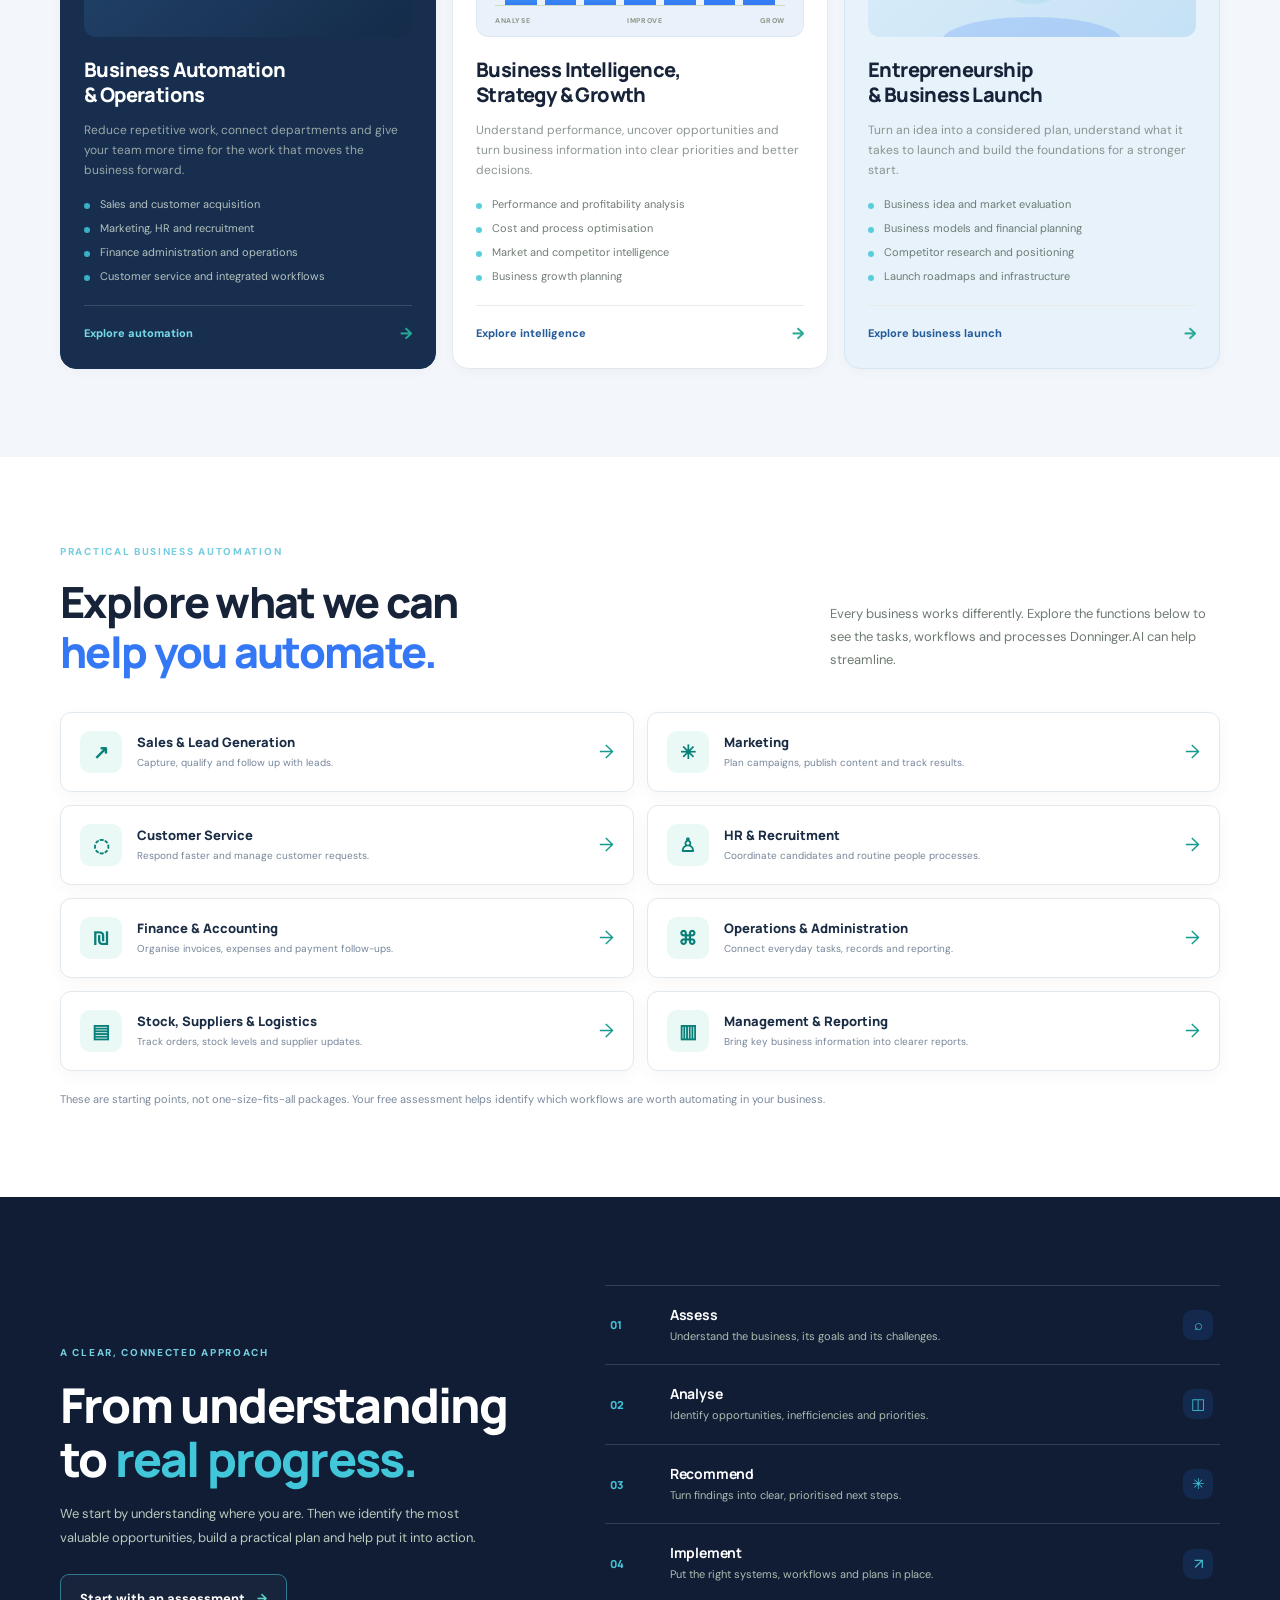
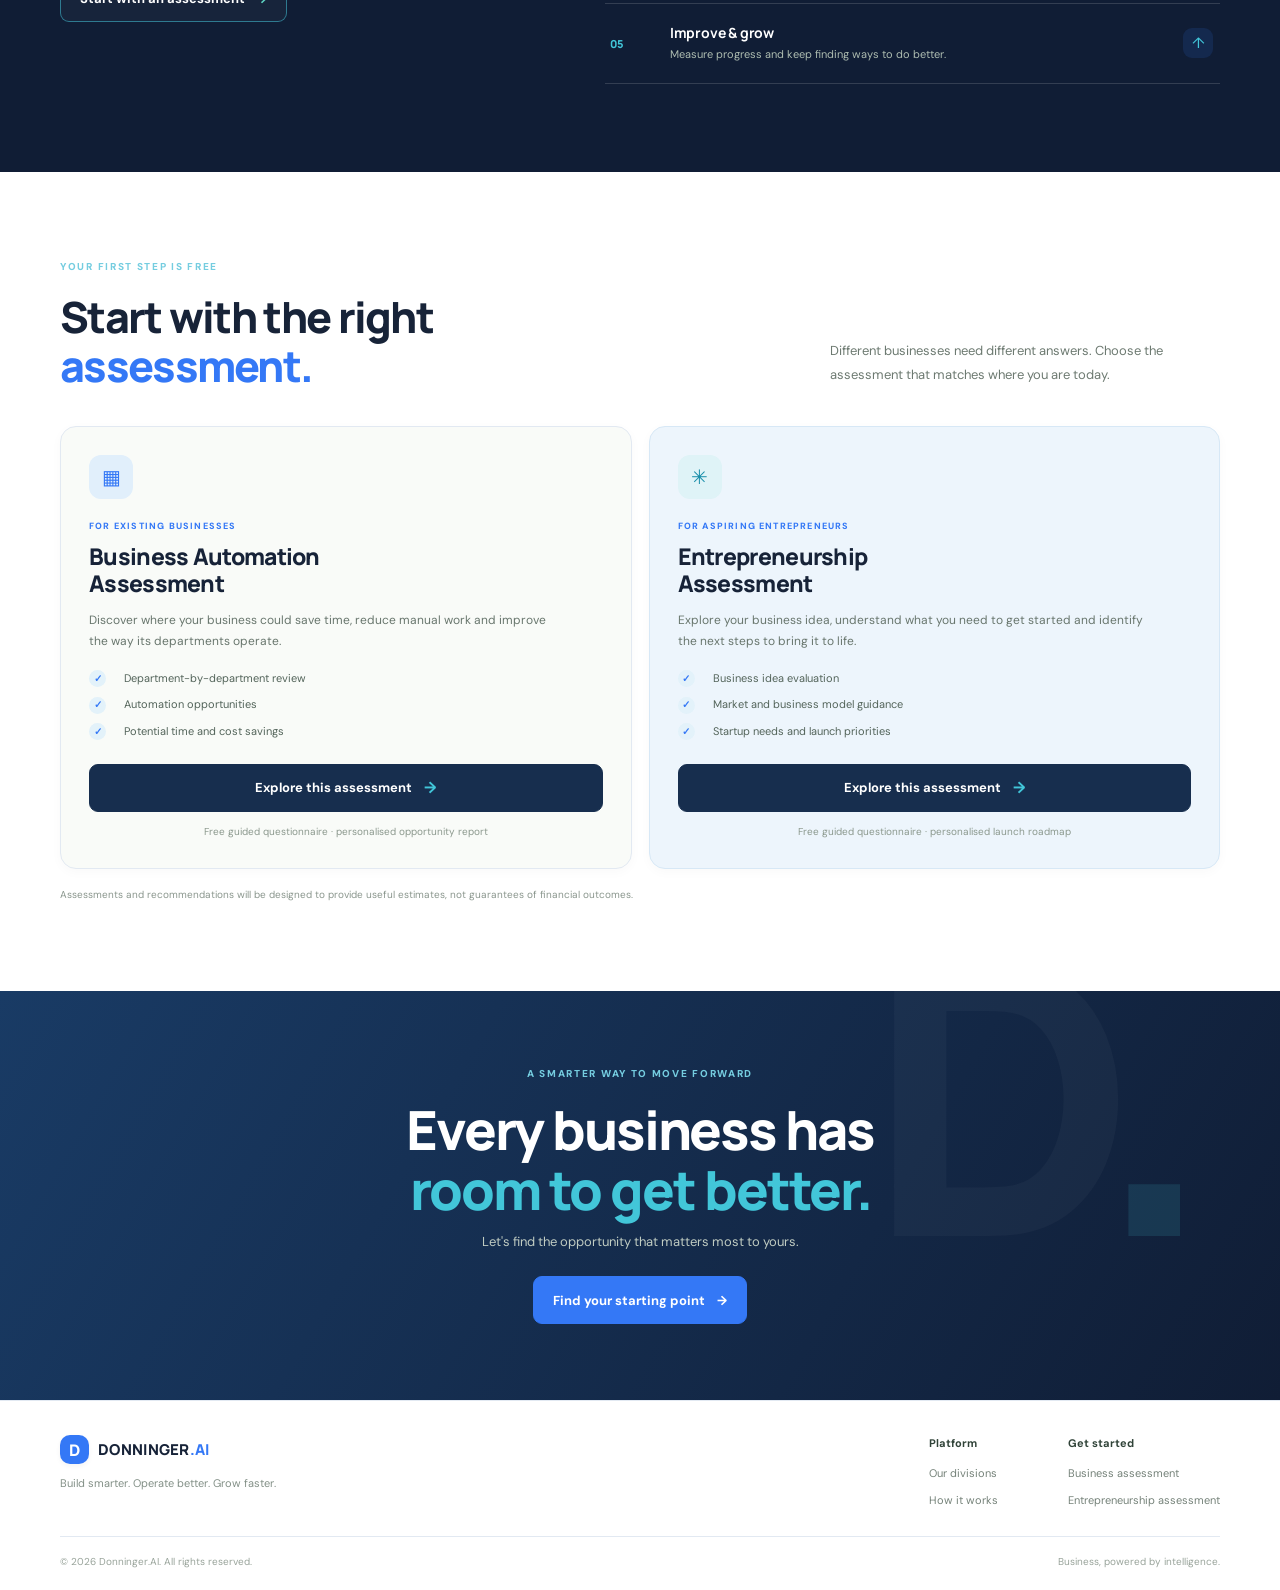
==== commit c90ce69c: "Add client portal login to main navigation" ====
--- a/index.html
+++ b/index.html
@@ -19,6 +19,7 @@
         <a href="#automation-functions">Automation functions</a>
         <a href="#how-it-works">How it works</a>
         <a href="#assessments">Free assessments</a>
+        <a class="nav-cta" href="portal.html">Client Login <span aria-hidden="true">↗</span></a>
         <a class="nav-cta" href="#assessments">Get started <span aria-hidden="true">↗</span></a>
       </nav>
     </div>
--- a/styles.css
+++ b/styles.css
@@ -527,3 +527,81 @@
 .package-card small{display:block;padding-top:9px;border-top:1px solid #e6edf5;font-size:10px;line-height:1.5;font-weight:700;color:#395d83}
 @media(max-width:600px){.function-hours-grid,.package-recommendations{grid-template-columns:1fr}}
 @media print{.report-savings-table th,.report-total,.package-card{ -webkit-print-color-adjust:exact;print-color-adjust:exact}.report-table-wrap,.package-card,.report-total{break-inside:avoid}}
+
+
+/* Homepage automation function directory */
+.automation-functions-section{background:#fff}
+.automation-function-grid{display:grid;grid-template-columns:repeat(2,minmax(0,1fr));gap:13px}
+.automation-function-button{display:flex;align-items:center;gap:15px;min-width:0;padding:18px 19px;border:1px solid #e1e9ef;border-radius:11px;background:#fff;box-shadow:0 5px 18px rgba(18,37,58,.035);transition:transform .2s,border-color .2s,box-shadow .2s}
+.automation-function-button:hover{transform:translateY(-3px);border-color:#8bd8cf;box-shadow:0 12px 26px rgba(18,37,58,.08)}
+.automation-function-icon{width:42px;height:42px;flex:0 0 42px;display:grid;place-items:center;border-radius:10px;background:#eaf8f6;color:#087f78;font:700 19px 'Manrope'}
+.automation-function-button>span:nth-child(2){display:grid;gap:4px;min-width:0}
+.automation-function-button strong{font:800 13px 'Manrope';color:#1b2c45}
+.automation-function-button small{font-size:10px;line-height:1.5;color:#77869a}
+.automation-function-arrow{margin-left:auto;color:#159b8d;font-size:19px}
+.automation-functions-note{margin:19px 0 0;color:#7a899b;font-size:11px;line-height:1.7}
+/* Individual automation function pages */
+.function-page{background:#fff}
+.function-hero{padding:72px 0 78px}
+.function-hero-inner{max-width:850px}
+.function-back{display:inline-block;margin-bottom:35px;color:#b7c6d3;font-size:11px;font-weight:700}
+.function-back:hover{color:#62d8c8}
+.function-hero h1{max-width:820px;font-size:clamp(38px,5vw,59px);margin:0 0 18px}
+.function-lede{max-width:690px;color:#c2ceda;font-size:16px;line-height:1.8;margin-bottom:27px}
+.function-main-section{padding-top:76px}
+.function-overview-grid{display:grid;grid-template-columns:.85fr 1.15fr;gap:65px;align-items:center;margin-bottom:48px}
+.function-overview-grid h2,.function-outcomes h2{font-size:clamp(30px,3.4vw,42px);line-height:1.2;margin:0}
+.function-overview-grid h2 span{color:var(--teal-dark)}
+.function-body-copy{font-size:14px;line-height:1.9;color:#65758a;margin:0}
+.function-detail-grid{display:grid;grid-template-columns:1fr 1fr;gap:16px}
+.function-detail-card{padding:27px;border:1px solid #e1e9ef;border-radius:13px;background:#fff}
+.function-detail-card-tint{background:#f4f8fb}
+.function-detail-card h3,.function-oversight h3{font-size:20px;line-height:1.3;letter-spacing:-.6px;color:#1b2c45;margin:0 0 18px}
+.function-detail-card ul,.function-detail-card ol{padding-left:19px;margin:0;color:#5f7085;font-size:12px;line-height:1.85}
+.function-detail-card li{padding:5px 0 5px 3px}
+.function-detail-card li::marker{color:#149b8d;font-weight:800}
+.function-oversight{display:flex;gap:20px;align-items:flex-start;padding:25px;margin:20px 0 75px;border:1px solid #dceeea;border-radius:12px;background:#f2faf8}
+.function-oversight-mark{width:36px;height:36px;flex:0 0 36px;display:grid;place-items:center;border-radius:50%;background:#d9f2ed;color:#087f78;font-weight:800}
+.function-oversight .eyebrow{margin-bottom:8px}
+.function-oversight h3{margin-bottom:8px;font-size:17px}
+.function-oversight p{font-size:11px;line-height:1.75;color:#64778a;margin:0}
+.function-outcomes{padding-bottom:75px}
+.function-outcomes h2{margin-bottom:25px}
+.function-outcome-grid{display:grid;grid-template-columns:repeat(4,1fr);gap:12px}
+.function-outcome-grid article{padding:17px;border:1px solid #e2eaf0;border-radius:10px;background:#fff}
+.function-outcome-grid span{display:block;color:#13988b;font-size:9px;font-weight:800;letter-spacing:1px;margin-bottom:10px}
+.function-outcome-grid strong{font:700 12px/1.5 'Manrope';color:#263b55}
+.function-measure-note{max-width:800px;margin:18px 0 0;color:#8390a0;font-size:10px;line-height:1.7}
+.function-cta{display:flex;align-items:center;justify-content:space-between;gap:35px;padding:35px;border-radius:15px}
+.function-cta h2{font-size:clamp(28px,3.5vw,40px);line-height:1.18;margin:0 0 12px}
+.function-cta h2 span{color:#55cdbc}
+.function-cta p{max-width:570px;color:#bfccd8;font-size:12px;line-height:1.8;margin:0}
+.function-cta .button{flex:0 0 auto}
+.function-page .site-footer{padding:20px 0}
+.function-page .footer-bottom{padding-top:0;border-top:0}
+@media(max-width:760px){
+ .automation-function-grid{grid-template-columns:1fr}
+ .function-overview-grid{grid-template-columns:1fr;gap:20px}
+ .function-detail-grid{grid-template-columns:1fr}
+ .function-outcome-grid{grid-template-columns:repeat(2,1fr)}
+ .function-cta{align-items:flex-start;flex-direction:column;padding:27px}
+}
+@media(max-width:600px){
+ .function-hero{padding:50px 0 58px}
+ .function-back{margin-bottom:27px}
+ .function-main-section{padding-top:55px}
+ .function-detail-card{padding:21px}
+ .function-oversight{padding:19px;margin-bottom:55px}
+ .function-outcomes{padding-bottom:55px}
+ .function-outcome-grid{grid-template-columns:1fr 1fr}
+ .automation-function-button{padding:15px}
+}
+
+.function-page .menu-toggle{display:none}
+@media(max-width:760px){
+ .function-page .menu-toggle{display:block}
+ .function-page .nav{display:none;position:absolute;top:68px;left:0;right:0;padding:16px 22px 20px;background:#fff;border-bottom:1px solid #e2e9f2;box-shadow:0 14px 24px rgba(30,48,41,.08);flex-direction:column;align-items:stretch;gap:0}
+ .function-page .nav.open{display:flex}
+ .function-page .nav a{padding:13px 4px;border-bottom:1px solid #edf1ec}
+ .function-page .nav .nav-cta{text-align:center;margin-top:10px;border:0;padding:13px}
+}
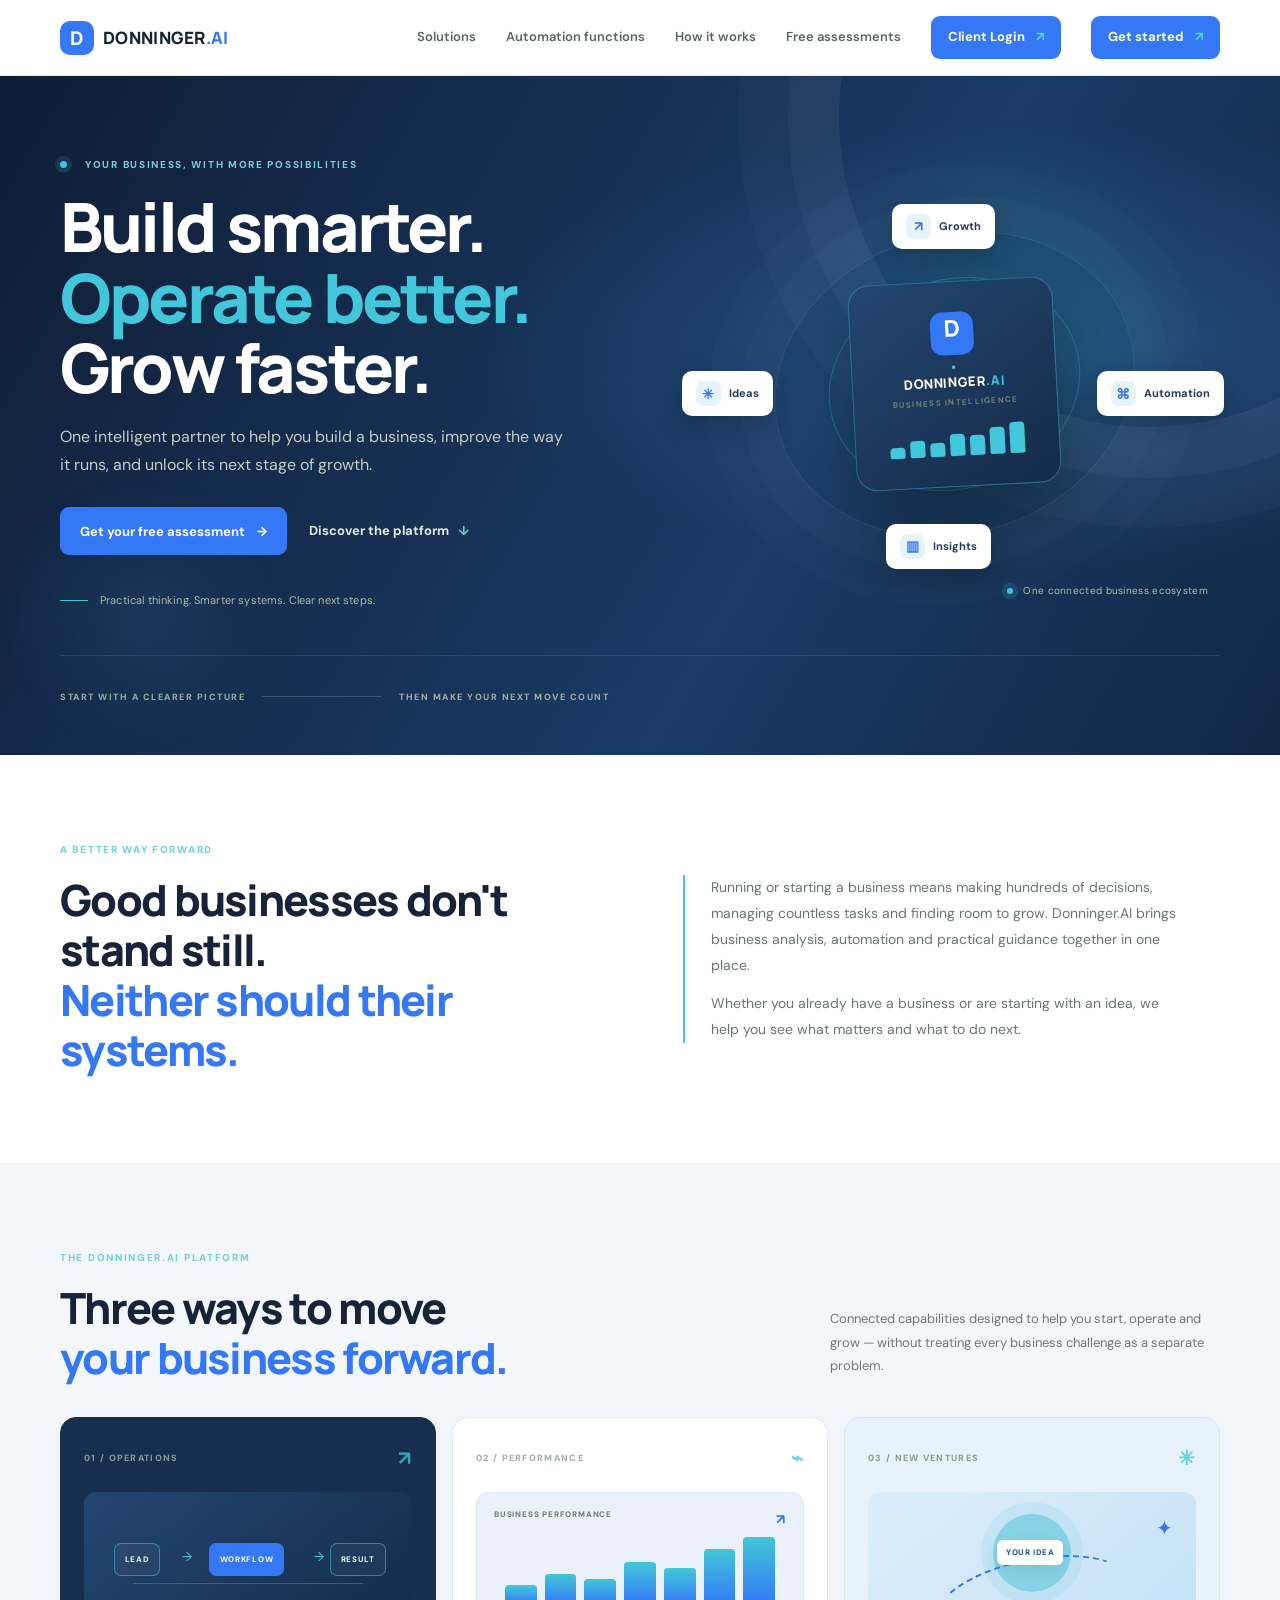
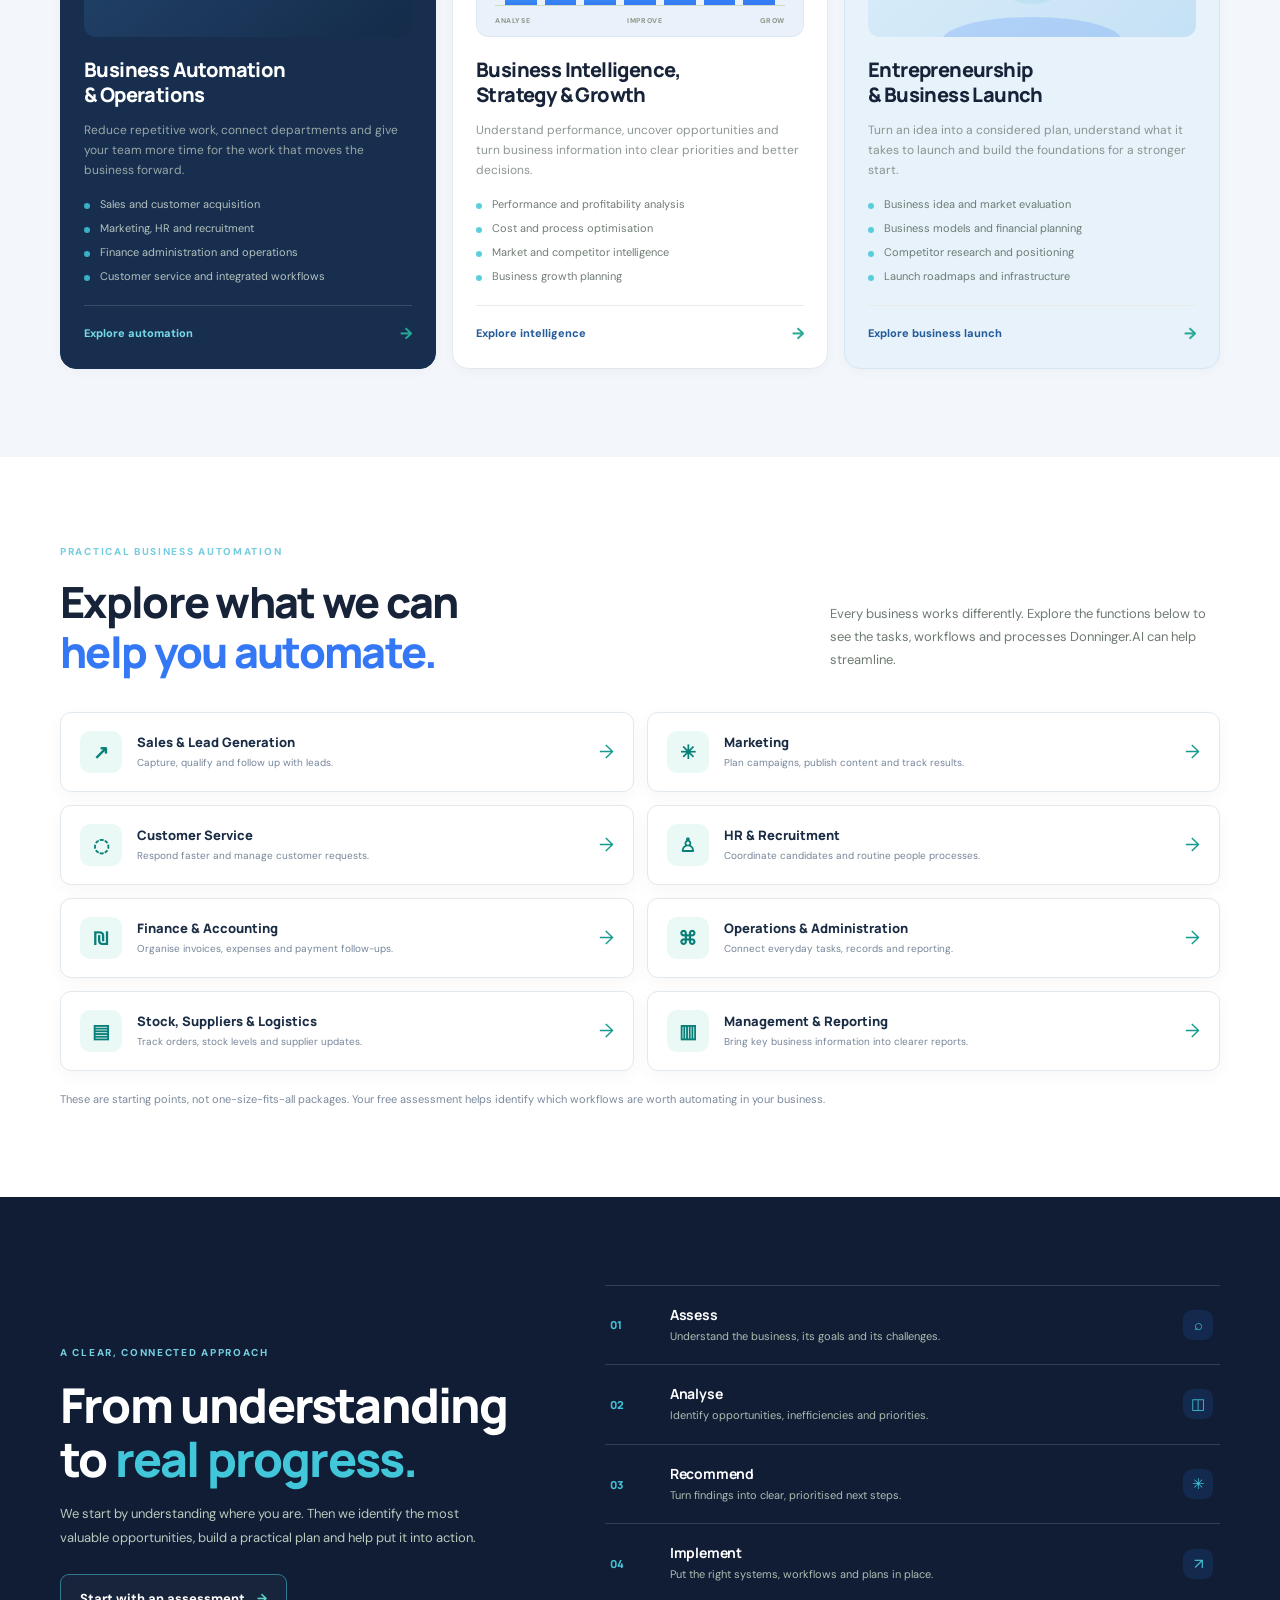
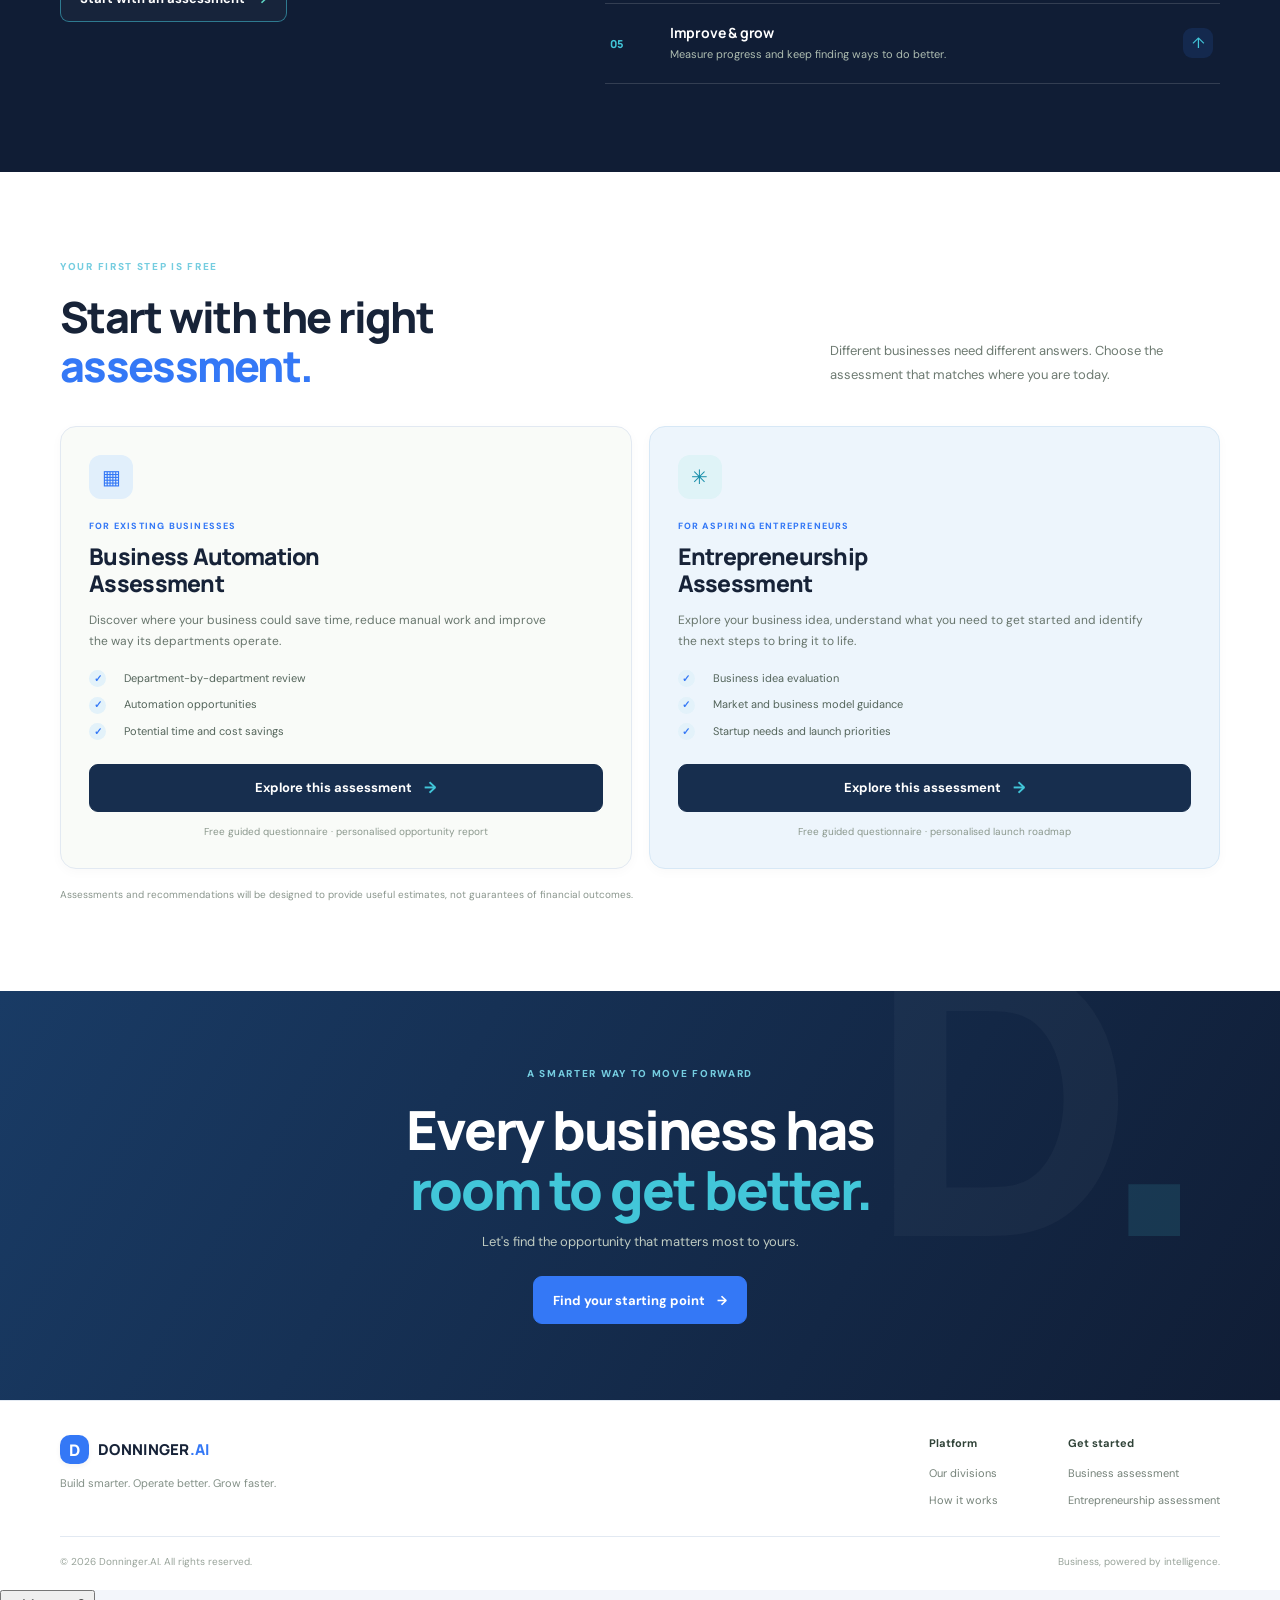
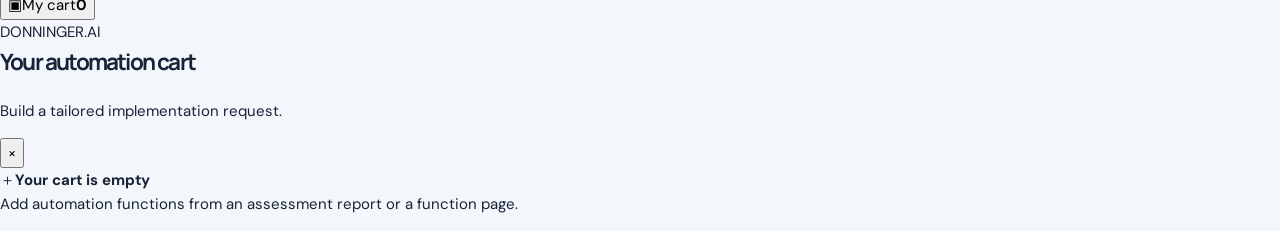
==== commit f10036b1: "Load shared cart on assessment reports" ====
--- a/index.html
+++ b/index.html
@@ -134,5 +134,6 @@
   </div>
   <div class="toast" id="toast" role="status" aria-live="polite"></div>
   <script src="script.js"></script>
+  <script src="cart.js"></script>
 </body>
 </html>
--- a/styles.css
+++ b/styles.css
@@ -605,3 +605,204 @@
  .function-page .nav a{padding:13px 4px;border-bottom:1px solid #edf1ec}
  .function-page .nav .nav-cta{text-align:center;margin-top:10px;border:0;padding:13px}
 }
+
+/* Links from assessment recommendations to the matching automation detail page. */
+.report-explore-link{margin-top:11px;padding:9px 12px;font-size:10px;gap:8px;}
+.report-explore-link span{font-size:14px;color:#0e2330;}
+@media print{.report-explore-link{display:none}}
+
+/* Premium, client-led automation product pages */
+.function-hero{padding:48px 0 62px;overflow:hidden}
+.function-hero-layout{display:grid;grid-template-columns:1.05fr .95fr;gap:35px;align-items:center;min-height:490px}
+.function-hero-copy{position:relative;z-index:2}
+.function-hero .function-back{margin-bottom:28px}
+.function-hero-label{font-size:9px;letter-spacing:2px;color:#6bd9ca;font-weight:800;margin:0 0 12px}
+.function-hero h1{font-size:clamp(39px,4.6vw,58px);max-width:720px;line-height:1.08}
+.function-hero-actions{display:flex;align-items:center;gap:22px;flex-wrap:wrap}
+.function-secondary-link{font-size:11px;font-weight:700;color:#d4e0e9}
+.function-hero-proof{display:flex;align-items:center;gap:9px;flex-wrap:wrap;margin-top:35px;font-size:8px;letter-spacing:.9px;color:#9eb0c1}
+.function-hero-proof span{color:#5bd5c3;font-weight:800}
+.function-hero-proof i{width:18px;height:1px;background:#466077}
+.function-hero-art{height:390px;position:relative;display:grid;place-items:center;isolation:isolate}
+.function-art-orbit{position:absolute;border:1px solid #4bc9ba2b;border-radius:50%;z-index:-1}
+.orbit-a{width:360px;height:360px}.orbit-b{width:280px;height:280px;border-style:dashed}
+.function-art-window{width:min(100%,420px);border:1px solid #7895a866;background:linear-gradient(145deg,#203b55,#132940);border-radius:15px;overflow:hidden;box-shadow:0 35px 85px #020b1770;transform:perspective(1100px) rotateY(-8deg) rotateX(3deg)}
+.function-art-window-top{height:36px;display:flex;align-items:center;justify-content:space-between;padding:0 13px;background:#0d2034;border-bottom:1px solid #7793a52b}
+.function-art-window-top>span{display:flex;gap:4px}.function-art-window-top i{width:6px;height:6px;border-radius:50%;background:#668398}
+.function-art-window-top small{font-size:7px;letter-spacing:1px;color:#93a9ba}.function-art-window-top>b{font-size:9px;color:#91a9bb}
+.function-art-window-body{display:grid;grid-template-columns:45px 1fr;min-height:260px}
+.function-art-sidebar{background:#10243a;border-right:1px solid #7893a522;display:flex;align-items:center;flex-direction:column;gap:17px;padding:16px 0}
+.function-art-sidebar b{display:grid;place-items:center;width:25px;height:25px;border-radius:7px;background:#2cb9a733;color:#69e0d0;font-size:14px}
+.function-art-sidebar i{width:15px;height:5px;border-radius:5px;background:#49657b}
+.function-art-dashboard{padding:17px 18px}
+.function-art-greeting{display:grid;gap:4px;margin-bottom:14px}.function-art-greeting small{font-size:7px;letter-spacing:1.4px;color:#78d9cb}.function-art-greeting strong{font:700 13px 'Manrope';color:#f1f6f9}
+.function-art-stats{display:grid;grid-template-columns:1fr 1fr;gap:8px}
+.function-art-stats span{display:grid;gap:5px;padding:10px;border:1px solid #809aab33;border-radius:7px;background:#ffffff08}
+.function-art-stats small{font-size:6px;letter-spacing:1px;color:#9db0bf}.function-art-stats b{font:700 10px 'Manrope';color:#eaf3f5}.function-art-stats i{width:65%;height:3px;border-radius:4px;background:#40cbb8}
+.function-art-graph{margin-top:11px;padding:11px 10px 8px;border:1px solid #809aab33;border-radius:7px;background:#ffffff06}
+.function-art-graph>div{height:54px;display:flex;align-items:end;gap:7px;border-bottom:1px solid #7893a52b}
+.function-art-graph b{display:block;flex:1;border-radius:3px 3px 0 0;background:linear-gradient(180deg,#4bd0bd,#367e9a);opacity:.85}
+.function-art-graph b:nth-child(1){height:30%}.function-art-graph b:nth-child(2){height:48%}.function-art-graph b:nth-child(3){height:38%}.function-art-graph b:nth-child(4){height:65%}.function-art-graph b:nth-child(5){height:52%}.function-art-graph b:nth-child(6){height:80%}.function-art-graph b:nth-child(7){height:70%}.function-art-graph b:nth-child(8){height:93%}
+.function-art-graph small{display:block;font-size:6px;letter-spacing:1px;color:#8fa7b9;margin-top:7px}
+.function-art-activity{display:flex;align-items:center;gap:8px;padding:9px 2px;border-bottom:1px solid #7893a51d}
+.function-art-activity>i{width:6px;height:6px;border-radius:50%;background:#4dd1bd}
+.function-art-activity>span{display:grid;gap:4px;flex:1}.function-art-activity>span b,.function-art-activity>span small{height:4px;border-radius:4px;background:#7792a5;width:80%}.function-art-activity>span small{width:52%;opacity:.5}
+.function-art-activity em{font-size:6px;color:#82d9cd;font-style:normal}
+.function-art-float{position:absolute;display:flex;align-items:center;gap:9px;padding:10px 13px;border:1px solid #8bb6b94d;background:#17354b;border-radius:9px;box-shadow:0 13px 30px #06132166}
+.function-art-float>span{width:24px;height:24px;border-radius:7px;background:#3ac6b333;color:#6ce0d0;display:grid;place-items:center;font-weight:800}
+.function-art-float>div{display:grid;gap:3px}.function-art-float b{font:700 9px 'Manrope';color:#edf8f7}.function-art-float small{font-size:7px;color:#9bb4c3}
+.float-one{top:46px;right:-2px}.float-two{bottom:42px;left:-6px}
+.function-trust-strip{border-bottom:1px solid #e5ebf0;background:#fff}
+.function-trust-grid{display:grid;grid-template-columns:repeat(3,1fr);gap:25px;padding-top:23px;padding-bottom:23px}
+.function-trust-grid>div{display:grid;grid-template-columns:29px 1fr;column-gap:10px;align-items:center}
+.function-trust-grid>div>span{grid-row:span 2;color:#159d8e;font-size:10px;font-weight:800}
+.function-trust-grid strong{font:700 11px 'Manrope';color:#243b55}
+.function-trust-grid small{font-size:9px;line-height:1.5;color:#8290a0}
+.function-main-section{padding-top:78px}
+.function-section-heading{display:grid;grid-template-columns:1fr .9fr;gap:60px;align-items:end;margin-bottom:37px}
+.function-section-heading h2{font-size:clamp(30px,3.4vw,43px);line-height:1.2;margin:0}
+.function-section-heading h2 span{color:#138e83}
+.function-section-heading>p{font-size:12px;line-height:1.85;color:#68798d;margin:0}
+.function-section-heading.compact{margin-bottom:28px}
+.function-workspace{padding:25px;border:1px solid #dce7ed;border-radius:16px;background:linear-gradient(135deg,#f5f9fb,#edf5f6);box-shadow:0 14px 40px #1d40500a;margin-bottom:86px}
+.function-workspace-top{display:flex;justify-content:space-between;align-items:flex-start;gap:15px;margin-bottom:19px}
+.function-workspace-top h3{font:800 19px/1.35 'Manrope';letter-spacing:-.5px;color:#1d344c;margin:0}
+.function-live-tag{white-space:nowrap;padding:7px 9px;border-radius:20px;background:#e2f5f0;color:#148b7d;font-size:7px;font-weight:800;letter-spacing:.8px}
+.function-live-tag i{display:inline-block;width:6px;height:6px;background:#22ad97;border-radius:50%;margin-right:5px}
+.function-workspace-grid{display:grid;grid-template-columns:1.1fr .9fr;gap:13px}
+.function-workflow-panel,.function-insight-panel{min-width:0;padding:17px;border:1px solid #e0e9ed;border-radius:11px;background:#fff}
+.function-panel-heading{display:flex;justify-content:space-between;gap:10px;align-items:center;margin-bottom:13px}
+.function-panel-heading strong{font:700 11px 'Manrope';color:#253d56}.function-panel-heading small{font-size:8px;color:#8997a6}
+.function-workflow-diagram{display:grid;gap:0}
+.function-flow-step{display:grid;grid-template-columns:25px 1fr 19px;align-items:center;gap:9px;padding:9px 8px;border:1px solid #e6edf0;border-radius:7px;position:relative;background:#fff}
+.function-flow-step+.function-flow-step{margin-top:7px}
+.function-flow-step+.function-flow-step:before{content:"";position:absolute;left:20px;top:-8px;height:8px;border-left:1px dashed #9bc9c3}
+.function-flow-index{width:23px;height:23px;display:grid;place-items:center;border-radius:6px;background:#e8f7f4;color:#148e80;font-size:8px;font-weight:800}
+.function-flow-step strong{display:block;font-size:9px;line-height:1.5;color:#40556b;font-weight:600}
+.function-flow-step small{display:block;font-size:6px;letter-spacing:.8px;color:#9aa6b2;margin-top:3px}
+.function-flow-status{color:#1ca18f;font-size:12px;text-align:center}
+.flow-end{background:#f0faf7;border-color:#ccebe3}
+.function-workflow-foot{display:flex;gap:16px;flex-wrap:wrap;margin-top:12px;color:#7d8d9b;font-size:8px}
+.flow-dot{display:inline-block;width:6px;height:6px;border-radius:50%;margin-right:5px}.flow-auto{background:#25b39f}.flow-human{background:#6f8cba}
+.function-insight-cards{display:grid;grid-template-columns:1fr 1fr;gap:8px}
+.function-insight-cards article{display:flex;align-items:center;gap:8px;padding:10px;border:1px solid #e7edf1;border-radius:7px;background:#fbfcfd}
+.function-insight-cards article>span{width:24px;height:24px;display:grid;place-items:center;border-radius:6px;background:#e8f6f4;color:#148f82;font-size:12px}
+.function-insight-cards article>div{display:grid;gap:3px;min-width:0}
+.function-insight-cards small{font-size:6px;letter-spacing:.5px;color:#8b99a7}
+.function-insight-cards strong{font:800 15px 'Manrope';color:#213d58}
+.function-mini-chart{margin-top:12px;padding:12px;border:1px solid #e7edf1;border-radius:8px}
+.function-mini-chart-head{display:grid;gap:4px;margin-bottom:12px}
+.function-mini-chart-head strong{font:700 10px 'Manrope';color:#2c435c}.function-mini-chart-head span{font-size:7px;color:#8795a3}
+.function-chart-row{display:grid;grid-template-columns:1fr 1.1fr auto;gap:7px;align-items:center;margin:9px 0}
+.function-chart-row>span{font-size:7px;color:#62758a;white-space:nowrap;overflow:hidden;text-overflow:ellipsis}
+.function-chart-row>div{height:5px;background:#edf1f4;border-radius:8px;overflow:hidden}
+.function-chart-row>div i{display:block;height:100%;background:#36b9a7;border-radius:8px}
+.function-chart-row>b{font-size:6px;color:#159587;white-space:nowrap}
+.function-mini-chart>p{font-size:7px;line-height:1.55;color:#9aa5af;margin:12px 0 0}
+.function-process-section,.function-fit-section,.function-measure-section{margin-bottom:82px}
+.function-detail-grid{gap:16px}
+.function-detail-card{padding:27px 29px;box-shadow:0 9px 28px #203b5008}
+.function-detail-card h3{font:800 20px 'Manrope';letter-spacing:-.6px;margin-bottom:8px}
+.function-detail-card>p{font-size:10px;line-height:1.7;color:#8290a0;margin:0 0 14px}
+.function-detail-card ul{font-size:11px;line-height:1.8}
+.function-detail-card li{padding:5px 0}
+.function-card-icon{width:34px;height:34px;display:grid;place-items:center;border-radius:9px;background:#e5f6f2;color:#0b9586;font-size:18px;margin-bottom:17px}
+.function-detail-card .eyebrow{margin-bottom:8px}
+.function-fit-grid{display:grid;grid-template-columns:repeat(3,1fr);gap:12px}
+.function-fit-card{padding:22px;border:1px solid #e0e8ed;border-radius:11px;background:#fff}
+.function-fit-number{display:grid;place-items:center;width:28px;height:28px;border-radius:7px;background:#e9f7f4;color:#168e82;font-size:9px;font-weight:800;margin-bottom:14px}
+.function-fit-card h3{font:800 14px 'Manrope';color:#233b54;margin:0 0 8px}
+.function-fit-card>p{font-size:10px;line-height:1.6;color:#8492a1;margin:0 0 12px}
+.function-fit-card ul{margin:0;padding-left:16px;color:#5e7185;font-size:10px;line-height:1.7}
+.function-fit-card li{padding:3px 0}
+.function-fit-control{background:#f1faf7;border-color:#d5eee6}
+.function-implementation{display:grid;grid-template-columns:.85fr 1.15fr;gap:65px;align-items:start;padding:38px;border-radius:15px;background:#f3f7fa;margin-bottom:82px}
+.function-implementation-copy h2{font:800 clamp(30px,3.2vw,39px)/1.2 'Manrope';letter-spacing:-1.2px;color:#1b3048;margin:0 0 15px}
+.function-implementation-copy h2 span{color:#128d82}
+.function-implementation-copy>p{font-size:11px;line-height:1.8;color:#6c7e91}
+.function-implementation-note{display:grid;gap:5px;padding:13px;border-left:3px solid #24aa9a;background:#fff;margin-top:20px}
+.function-implementation-note strong{font:700 10px 'Manrope';color:#29415b}
+.function-implementation-note span{font-size:9px;line-height:1.6;color:#8190a0}
+.function-implementation-steps{display:grid}
+.function-implementation-steps article{display:grid;grid-template-columns:34px 1fr;gap:12px;padding:13px 0;border-bottom:1px solid #dce5eb}
+.function-implementation-steps article:first-child{padding-top:0}
+.function-implementation-steps article>span{font:800 10px 'Manrope';color:#16988a}
+.function-implementation-steps strong{font:700 11px 'Manrope';color:#2a4059}
+.function-implementation-steps p{font-size:10px;line-height:1.65;color:#718397;margin:4px 0 0}
+.function-outcome-grid{grid-template-columns:repeat(4,1fr);gap:11px}
+.function-outcome-grid article{padding:18px;border-color:#e0e8ed;background:#fff}
+.function-outcome-grid article>span{font-size:7px;color:#15998b;letter-spacing:1px}
+.function-outcome-grid article strong{display:block;font:700 12px/1.45 'Manrope';color:#2b435b;min-height:35px}
+.function-outcome-grid article small{display:block;margin-top:8px;font-size:8px;line-height:1.5;color:#93a0ad}
+.function-measure-note{max-width:none;padding:16px 18px;border-radius:9px;background:#f4f8fa;color:#748497;font-size:9px;line-height:1.7}
+.function-measure-note strong{color:#314b63}
+.function-oversight{margin:0 0 65px;padding:24px 26px}
+.function-cta{padding:37px 40px;gap:35px}
+.function-cta h2{font:800 clamp(28px,3.3vw,39px)/1.18 'Manrope';letter-spacing:-1.2px}
+.function-cta-actions{display:grid;gap:12px;justify-items:start;flex:0 0 auto}
+.function-cta-back{font-size:9px;color:#c4d1dc;font-weight:700}
+.function-page .footer-bottom{align-items:center}
+@media(max-width:900px){
+ .function-hero-layout{grid-template-columns:1fr .8fr;gap:10px}
+ .function-art-window{transform:none}
+ .function-art-float.float-one{right:-10px}
+ .function-art-float.float-two{left:-10px}
+ .function-workspace-grid{grid-template-columns:1fr}
+ .function-implementation{gap:30px}
+}
+@media(max-width:760px){
+ .function-hero-layout{grid-template-columns:1fr;gap:0}
+ .function-hero-art{height:330px;max-width:520px;width:100%;margin:0 auto}
+ .function-trust-grid{grid-template-columns:1fr;gap:14px}
+ .function-section-heading{grid-template-columns:1fr;gap:16px}
+ .function-fit-grid{grid-template-columns:1fr}
+ .function-implementation{grid-template-columns:1fr;padding:25px}
+ .function-outcome-grid{grid-template-columns:repeat(2,1fr)}
+ .function-cta{align-items:flex-start;flex-direction:column;padding:27px}
+}
+@media(max-width:480px){
+ .function-hero-art{height:290px}
+ .function-art-window{width:100%}
+ .function-art-float{padding:8px}
+ .function-art-float b{font-size:8px}
+ .function-art-float small{font-size:6px}
+ .function-art-window-body{min-height:240px}
+ .function-workspace{padding:14px}
+ .function-workspace-top{display:block}
+ .function-live-tag{display:inline-block;margin-top:10px}
+ .function-flow-step{padding:8px 6px;grid-template-columns:22px 1fr 14px}
+ .function-flow-step strong{font-size:8px}
+ .function-insight-cards{gap:6px}
+ .function-insight-cards article{padding:8px}
+ .function-chart-row{grid-template-columns:1fr .8fr}
+ .function-chart-row>b{display:none}
+ .function-detail-card{padding:21px}
+ .function-outcome-grid{grid-template-columns:1fr 1fr}
+}
+
+
+/* Function-page fit section: give card headings clearer rhythm and separation. */
+.function-fit-section .function-section-heading h2 {
+  line-height: 1.34;
+}
+.function-fit-section .function-section-heading h2 span {
+  display: inline-block;
+  margin-top: 5px;
+}
+.function-fit-card h3 {
+  font-size: 15px;
+  line-height: 1.45;
+  letter-spacing: -0.15px;
+  margin: 0 0 12px;
+  max-width: 19ch;
+}
+.function-fit-grid {
+  column-gap: 16px;
+  row-gap: 16px;
+}
+@media (max-width: 700px) {
+  .function-fit-card h3 {
+    max-width: none;
+    line-height: 1.4;
+  }
+}
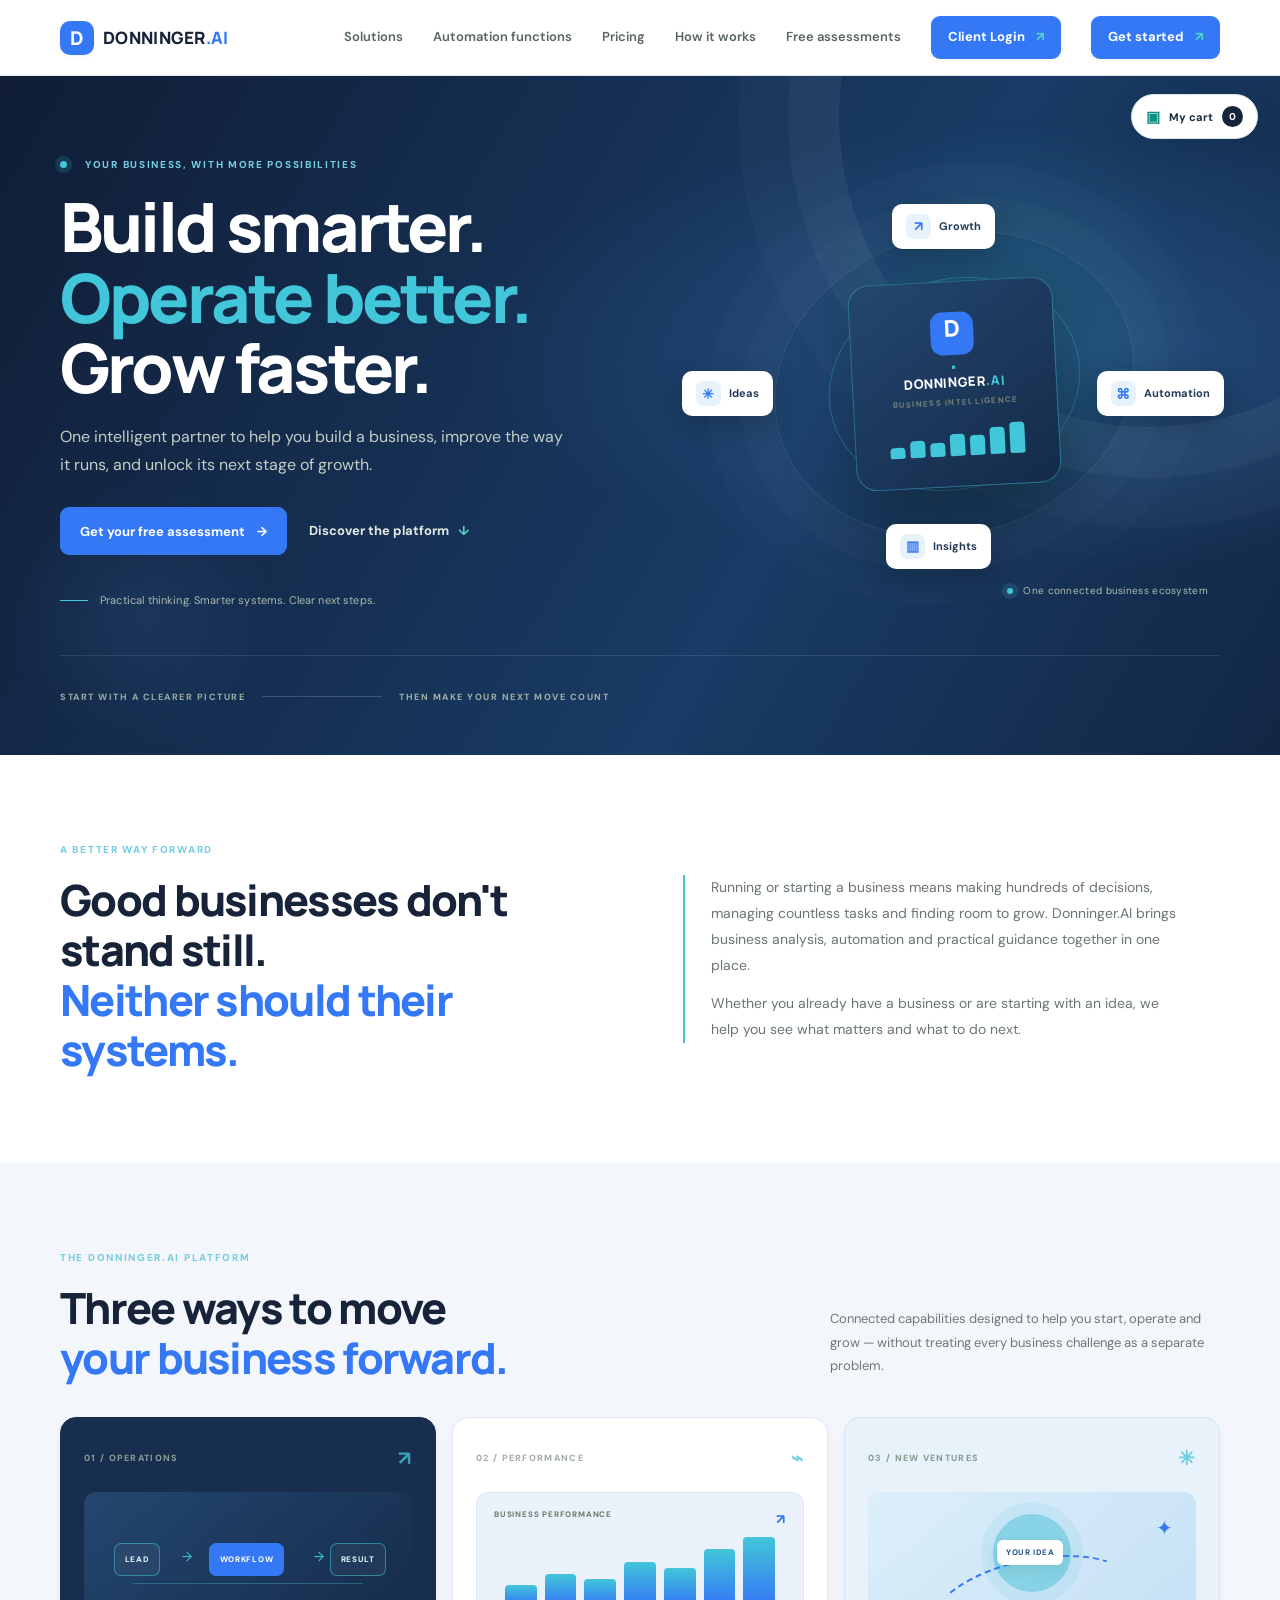
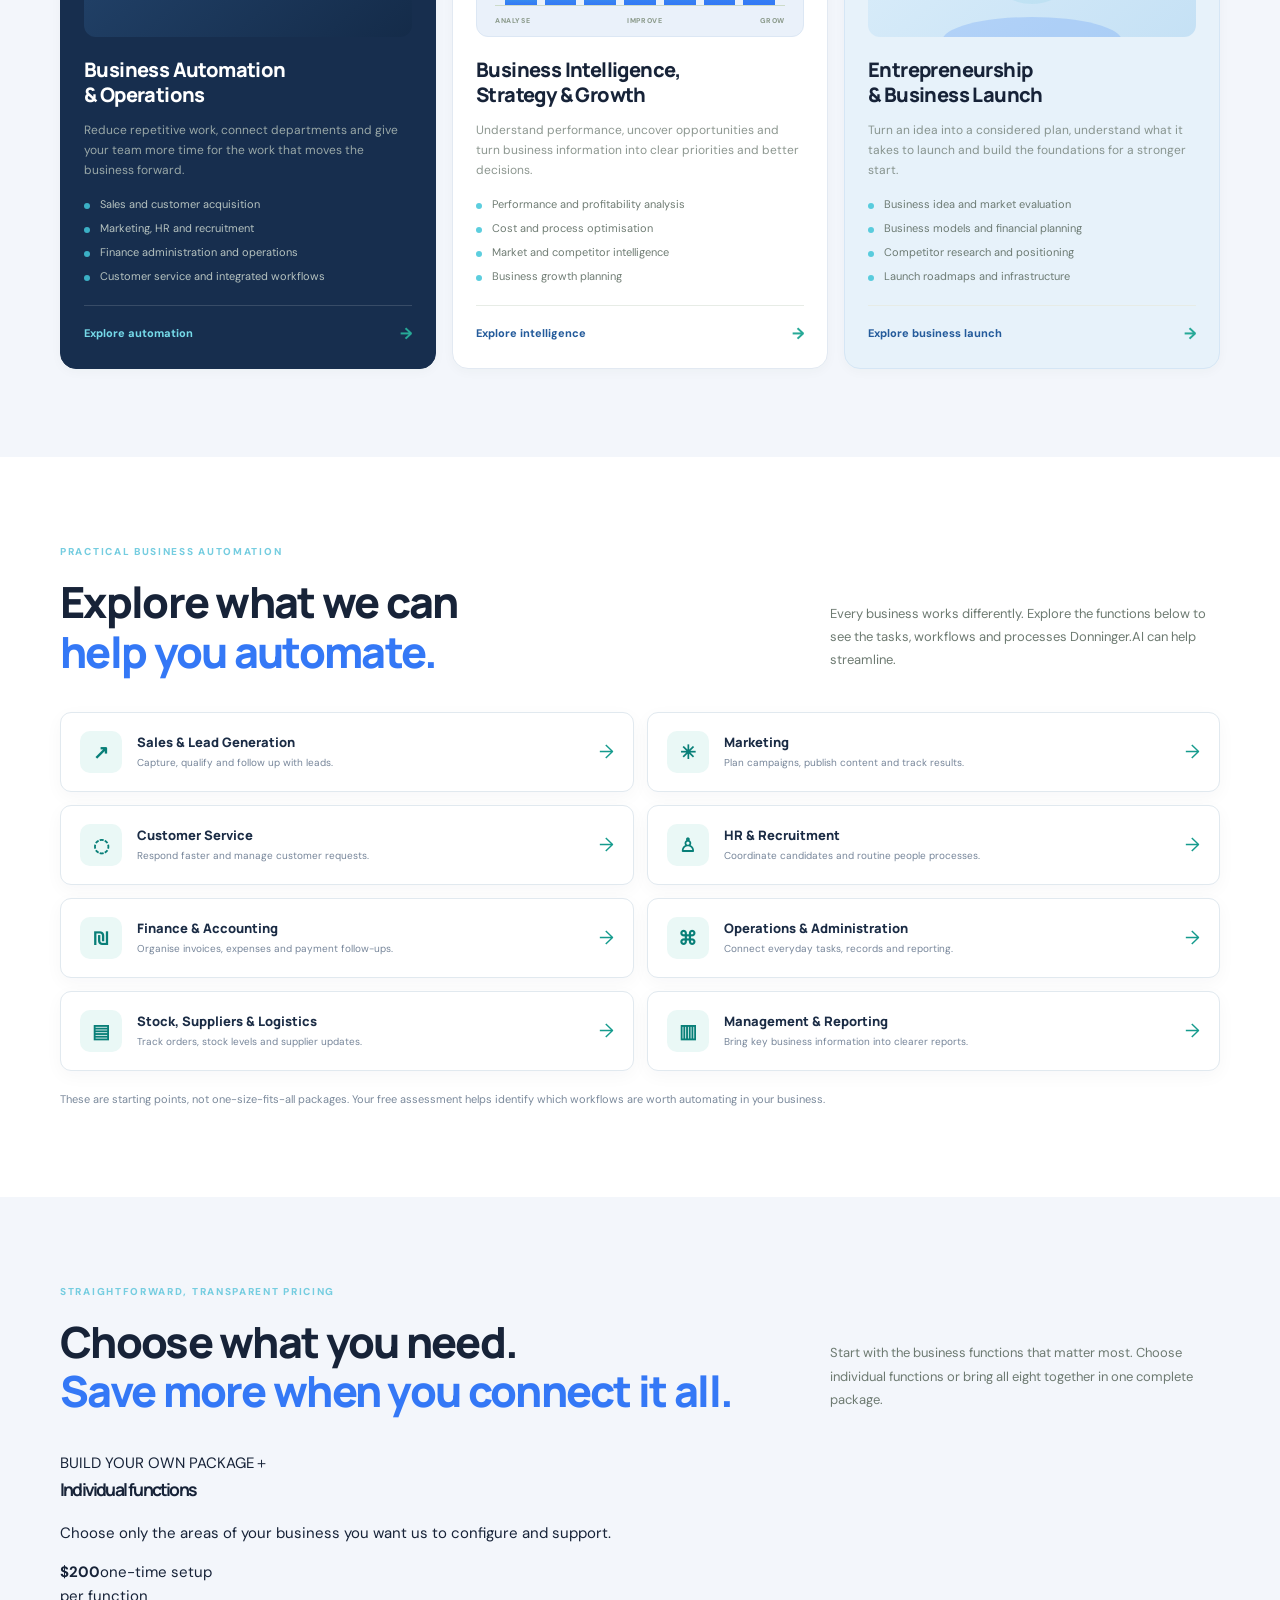
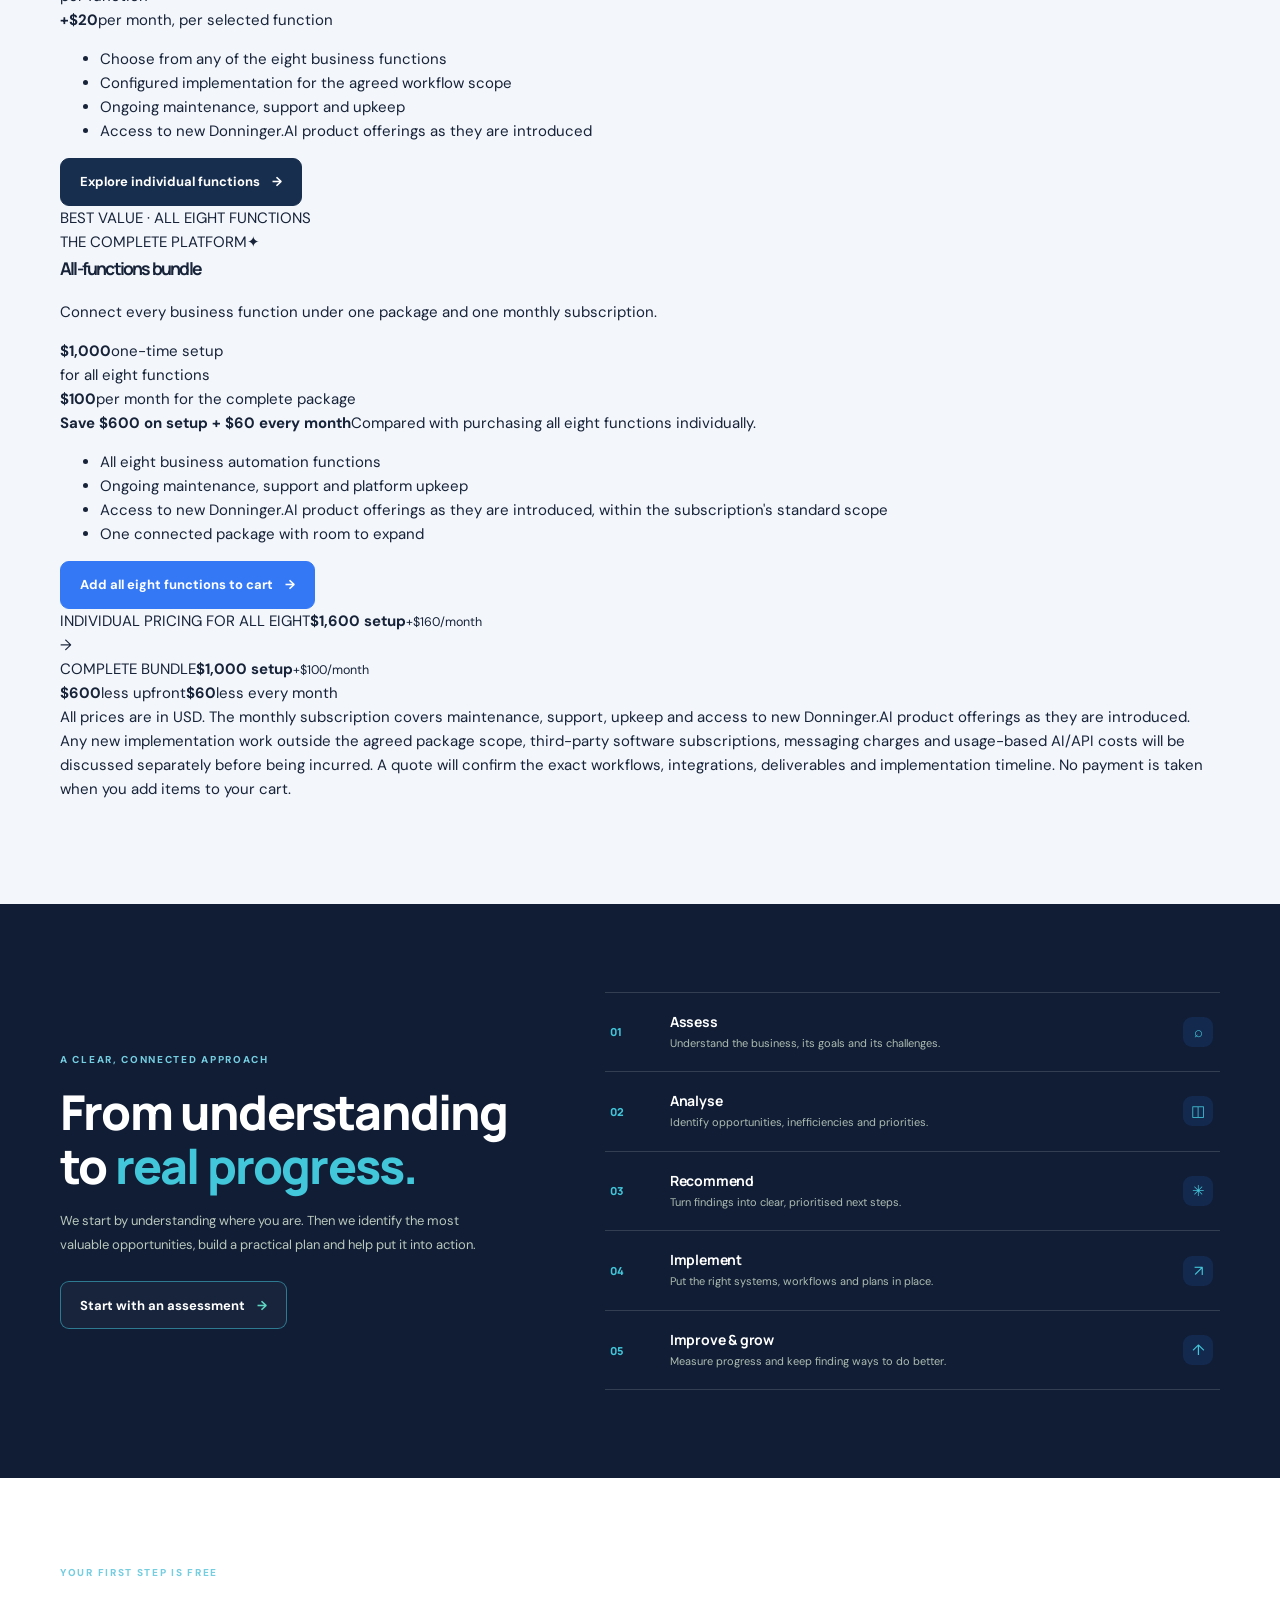
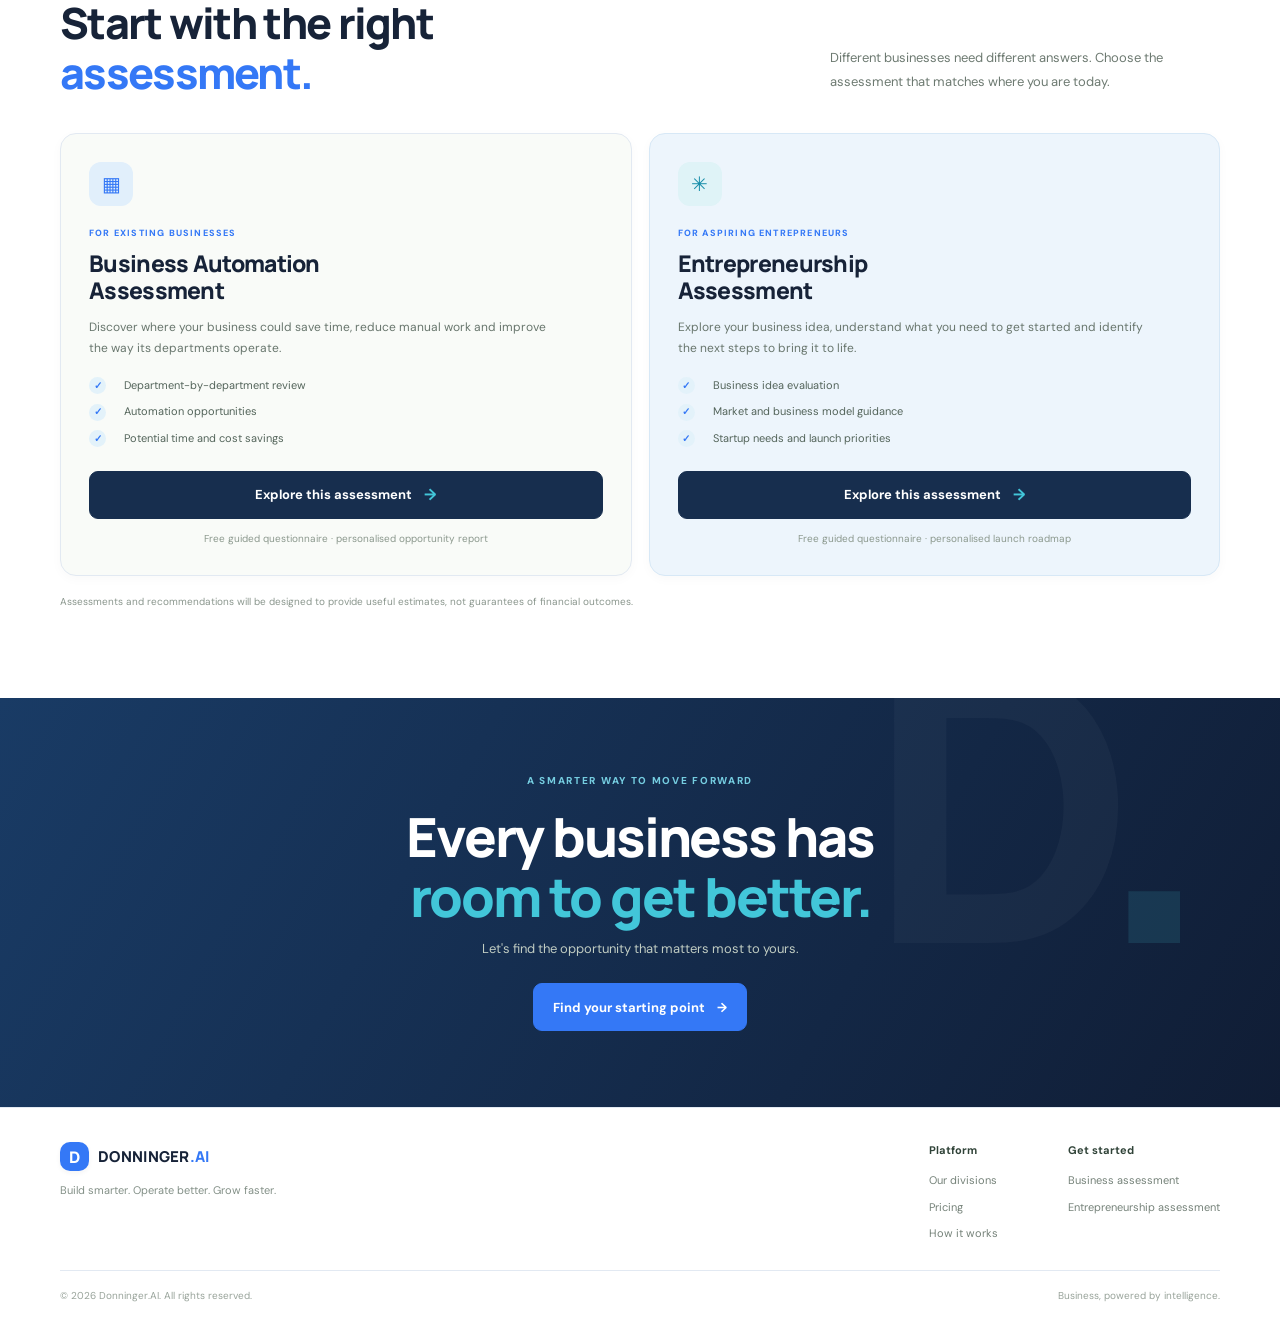
==== commit c0bffaa3: "Add transparent pricing section to homepage" ====
--- a/index.html
+++ b/index.html
@@ -17,6 +17,7 @@
       <nav class="nav" id="primaryNav" aria-label="Main navigation">
         <a href="#solutions">Solutions</a>
         <a href="#automation-functions">Automation functions</a>
+        <a href="#pricing">Pricing</a>
         <a href="#how-it-works">How it works</a>
         <a href="#assessments">Free assessments</a>
         <a class="nav-cta" href="portal.html">Client Login <span aria-hidden="true">↗</span></a>
@@ -88,6 +89,55 @@
       </div>
     </section>
 
+
+    <section class="pricing-section section-pad" id="pricing">
+      <div class="container">
+        <div class="section-heading pricing-heading">
+          <div><div class="eyebrow">STRAIGHTFORWARD, TRANSPARENT PRICING</div><h2>Choose what you need.<br><span>Save more when you connect it all.</span></h2></div>
+          <p>Start with the business functions that matter most. Choose individual functions or bring all eight together in one complete package.</p>
+        </div>
+        <div class="pricing-layout">
+          <article class="pricing-card pricing-individual">
+            <div class="pricing-card-top"><span class="pricing-kicker">BUILD YOUR OWN PACKAGE</span><span class="pricing-icon">＋</span></div>
+            <h3>Individual functions</h3>
+            <p class="pricing-description">Choose only the areas of your business you want us to configure and support.</p>
+            <div class="pricing-amount"><strong>$200</strong><span>one-time setup<br>per function</span></div>
+            <div class="pricing-monthly"><strong>+$20</strong><span>per month, per selected function</span></div>
+            <ul class="pricing-includes">
+              <li>Choose from any of the eight business functions</li>
+              <li>Configured implementation for the agreed workflow scope</li>
+              <li>Ongoing maintenance, support and upkeep</li>
+              <li>Access to new Donninger.AI product offerings as they are introduced</li>
+            </ul>
+            <a class="button button-dark pricing-button" href="#automation-functions">Explore individual functions <span>→</span></a>
+          </article>
+          <article class="pricing-card pricing-complete">
+            <div class="pricing-best-value">BEST VALUE · ALL EIGHT FUNCTIONS</div>
+            <div class="pricing-card-top"><span class="pricing-kicker">THE COMPLETE PLATFORM</span><span class="pricing-icon">✦</span></div>
+            <h3>All-functions bundle</h3>
+            <p class="pricing-description">Connect every business function under one package and one monthly subscription.</p>
+            <div class="pricing-amount"><strong>$1,000</strong><span>one-time setup<br>for all eight functions</span></div>
+            <div class="pricing-monthly"><strong>$100</strong><span>per month for the complete package</span></div>
+            <div class="pricing-savings"><strong>Save $600 on setup + $60 every month</strong><span>Compared with purchasing all eight functions individually.</span></div>
+            <ul class="pricing-includes">
+              <li>All eight business automation functions</li>
+              <li>Ongoing maintenance, support and platform upkeep</li>
+              <li>Access to new Donninger.AI product offerings as they are introduced, within the subscription's standard scope</li>
+              <li>One connected package with room to expand</li>
+            </ul>
+            <button class="button button-primary pricing-button" type="button" data-cart-add-all>Add all eight functions to cart <span>→</span></button>
+          </article>
+        </div>
+        <div class="pricing-comparison">
+          <div><span>INDIVIDUAL PRICING FOR ALL EIGHT</span><strong>$1,600 setup</strong><small>+$160/month</small></div>
+          <div class="pricing-comparison-arrow">→</div>
+          <div><span>COMPLETE BUNDLE</span><strong>$1,000 setup</strong><small>+$100/month</small></div>
+          <div class="pricing-comparison-saving"><strong>$600</strong><span>less upfront</span><strong>$60</strong><span>less every month</span></div>
+        </div>
+        <p class="pricing-fineprint">All prices are in USD. The monthly subscription covers maintenance, support, upkeep and access to new Donninger.AI product offerings as they are introduced. Any new implementation work outside the agreed package scope, third-party software subscriptions, messaging charges and usage-based AI/API costs will be discussed separately before being incurred. A quote will confirm the exact workflows, integrations, deliverables and implementation timeline. No payment is taken when you add items to your cart.</p>
+      </div>
+    </section>
+
     <section class="approach-section section-pad" id="how-it-works">
       <div class="container approach-grid">
         <div class="approach-copy"><div class="eyebrow eyebrow-light">A CLEAR, CONNECTED APPROACH</div><h2>From understanding<br>to <span>real progress.</span></h2><p>We start by understanding where you are. Then we identify the most valuable opportunities, build a practical plan and help put it into action.</p><a class="button button-outline" href="#assessments">Start with an assessment <span>→</span></a></div>
@@ -119,7 +169,7 @@
   </main>
 
   <footer class="site-footer">
-    <div class="container footer-main"><div><a class="brand footer-brand" href="#home"><b>D</b> DONNINGER<span>.AI</span></a><p>Build smarter. Operate better. Grow faster.</p></div><div class="footer-links"><div><strong>Platform</strong><a href="#solutions">Our divisions</a><a href="#how-it-works">How it works</a></div><div><strong>Get started</strong><a href="#assessments">Business assessment</a><a href="#assessments">Entrepreneurship assessment</a></div></div></div>
+    <div class="container footer-main"><div><a class="brand footer-brand" href="#home"><b>D</b> DONNINGER<span>.AI</span></a><p>Build smarter. Operate better. Grow faster.</p></div><div class="footer-links"><div><strong>Platform</strong><a href="#solutions">Our divisions</a><a href="#pricing">Pricing</a><a href="#how-it-works">How it works</a></div><div><strong>Get started</strong><a href="#assessments">Business assessment</a><a href="#assessments">Entrepreneurship assessment</a></div></div></div>
     <div class="container footer-bottom"><span>© <span id="year"></span> Donninger.AI. All rights reserved.</span><span>Business, powered by intelligence.</span></div>
   </footer>
 
--- a/styles.css
+++ b/styles.css
@@ -806,3 +806,59 @@
     line-height: 1.4;
   }
 }
+
+
+/* Shared automation cart and custom-quote request drawer */
+.cart-launcher{position:fixed;right:22px;top:94px;z-index:45;display:flex;align-items:center;gap:9px;padding:11px 14px;border:1px solid #d6e5e7;border-radius:999px;background:#fff;color:#172b42;font:700 11px 'DM Sans',sans-serif;box-shadow:0 8px 28px #10253b20;cursor:pointer}
+.cart-launcher-icon{color:#118f83;font-size:15px}.cart-launcher b{display:grid;place-items:center;min-width:21px;height:21px;padding:0 5px;border-radius:50%;background:#14243a;color:#fff;font-size:10px}
+.cart-overlay{position:fixed;inset:0;z-index:80;display:flex;justify-content:flex-end;background:#08152580;opacity:0;visibility:hidden;transition:opacity .2s,visibility .2s}
+.cart-overlay.is-open{opacity:1;visibility:visible}
+.cart-drawer{width:min(480px,100%);height:100%;overflow-y:auto;padding:27px;background:#fff;box-shadow:-20px 0 60px #06132130;transform:translateX(25px);transition:transform .2s}
+.cart-overlay.is-open .cart-drawer{transform:translateX(0)}
+.cart-drawer-head{display:flex;justify-content:space-between;gap:15px;padding-bottom:20px;border-bottom:1px solid #e6edf1}
+.cart-eyebrow{font-size:8px;letter-spacing:1.5px;font-weight:800;color:#14998a}
+.cart-drawer-head h2{font:800 25px/1.2 'Manrope',sans-serif;letter-spacing:-.8px;color:#1b3048;margin:8px 0}
+.cart-drawer-head p{font-size:11px;color:#7a8998;margin:0}
+.cart-close{width:34px;height:34px;border:1px solid #e2e9ed;border-radius:50%;background:#fff;color:#34495e;font-size:23px;cursor:pointer}
+.cart-items{display:grid;gap:9px;margin-top:17px}
+.cart-item{display:grid;grid-template-columns:28px 1fr auto;align-items:center;gap:10px;padding:13px;border:1px solid #e2eaf0;border-radius:9px}
+.cart-item-mark{display:grid;place-items:center;width:26px;height:26px;border-radius:7px;background:#e8f7f3;color:#118f83;font-weight:800}
+.cart-item>div{display:grid;gap:3px}.cart-item strong{font:700 11px 'Manrope';color:#263c54}.cart-item small{font-size:9px;color:#8794a2}
+.cart-item button{border:0;background:none;color:#a34c4c;font-size:9px;font-weight:700;cursor:pointer}
+.cart-empty{display:grid;justify-items:center;text-align:center;padding:38px 20px;color:#718196}
+.cart-empty[hidden],.cart-request-form[hidden]{display:none}
+.cart-empty>span{display:grid;place-items:center;width:43px;height:43px;border-radius:12px;background:#eaf7f4;color:#138f82;font-size:24px;margin-bottom:12px}
+.cart-empty strong{font:700 13px 'Manrope';color:#2a4058}.cart-empty p{max-width:260px;font-size:10px;line-height:1.7;margin:7px 0 0}
+.cart-request-form{display:grid;gap:12px;margin-top:22px;padding-top:20px;border-top:1px solid #e6edf1}
+.cart-request-form h3{font:800 15px 'Manrope';letter-spacing:-.3px;color:#243b54;margin:0 0 2px}
+.cart-request-form label{display:grid;gap:5px;font-size:10px;font-weight:700;color:#4c6074}
+.cart-request-form label span{font-weight:400;color:#93a0ad}
+.cart-request-form input,.cart-request-form textarea{width:100%;padding:10px 11px;border:1px solid #dce5eb;border-radius:7px;background:#fbfcfd;color:#23384f;font:11px 'DM Sans',sans-serif;outline:none}
+.cart-request-form input:focus,.cart-request-form textarea:focus{border-color:#36b9a7;box-shadow:0 0 0 3px #36b9a71c}
+.cart-copy-request{width:100%;margin-top:3px}
+.cart-disclaimer{font-size:9px;line-height:1.6;color:#8a97a4;margin:0}
+[data-cart-add]{margin-top:10px}
+[data-cart-add].is-in-cart{background:#e7f5f1!important;border-color:#c9e8df!important;color:#147b70!important}
+.report-recommendations article>div{min-width:0}
+.report-explore-link{margin-right:8px}
+.function-hero-actions [data-cart-add]{margin-top:0}
+.function-cta-actions [data-cart-add]{margin-top:0}
+body.cart-open{overflow:hidden}
+@media(max-width:600px){.cart-launcher{right:12px;top:85px;padding:9px 11px}.cart-drawer{padding:21px}.cart-item{grid-template-columns:26px 1fr auto}}
+
+
+.cart-add-button{background:#edf7f4;color:#147b70;border:1px solid #cde8e1}
+.cart-add-button:hover{background:#dff2ec}
+.cart-add-button.is-in-cart{background:#e7f5f1;border-color:#c9e8df;color:#147b70}
+
+
+.function-pricing-note{display:flex;align-items:center;gap:9px;flex-wrap:wrap;margin:17px 0 0;color:#243b54;font-size:12px}
+.function-pricing-note>strong{font:800 13px 'Manrope';color:#147f74}
+.function-pricing-note>span{color:#8292a2}
+.function-pricing-note>small{flex-basis:100%;font-size:9px;line-height:1.5;color:#8290a0}
+.cart-pricing{display:flex;justify-content:space-between;align-items:center;gap:15px;margin-top:16px;padding:16px;border:1px solid #cfe7e0;border-radius:10px;background:#f1faf7}
+.cart-pricing>div{display:grid;gap:4px}.cart-pricing>div span{font:800 11px 'Manrope';color:#1d665f}.cart-pricing>div small{font-size:9px;color:#718a85}
+.cart-pricing dl{display:grid;grid-template-columns:auto auto;gap:5px 12px;margin:0;font-size:10px}
+.cart-pricing dt{color:#687d7a}.cart-pricing dd{margin:0;text-align:right;font-weight:800;color:#1b554f}
+.cart-pricing[hidden]{display:none}
+@media(max-width:420px){.cart-pricing{align-items:flex-start;flex-direction:column}.function-pricing-note{gap:6px}}
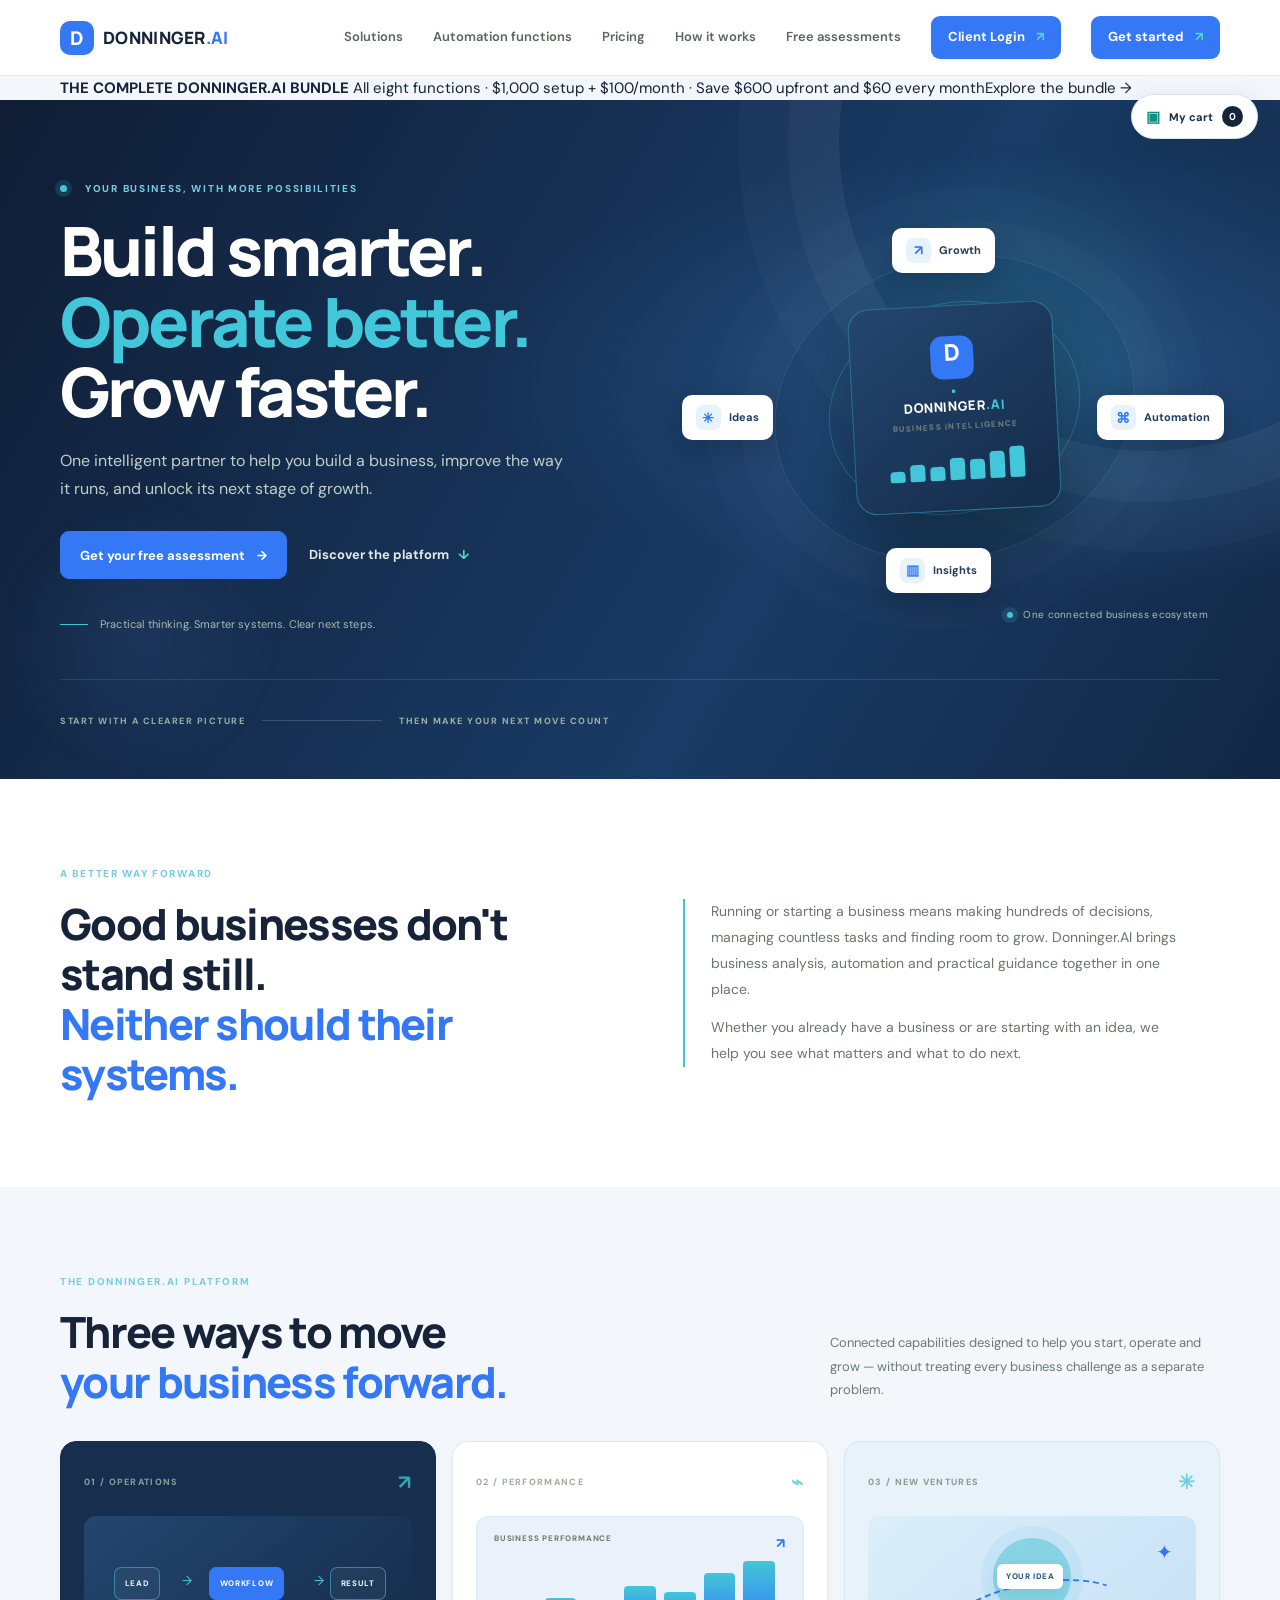
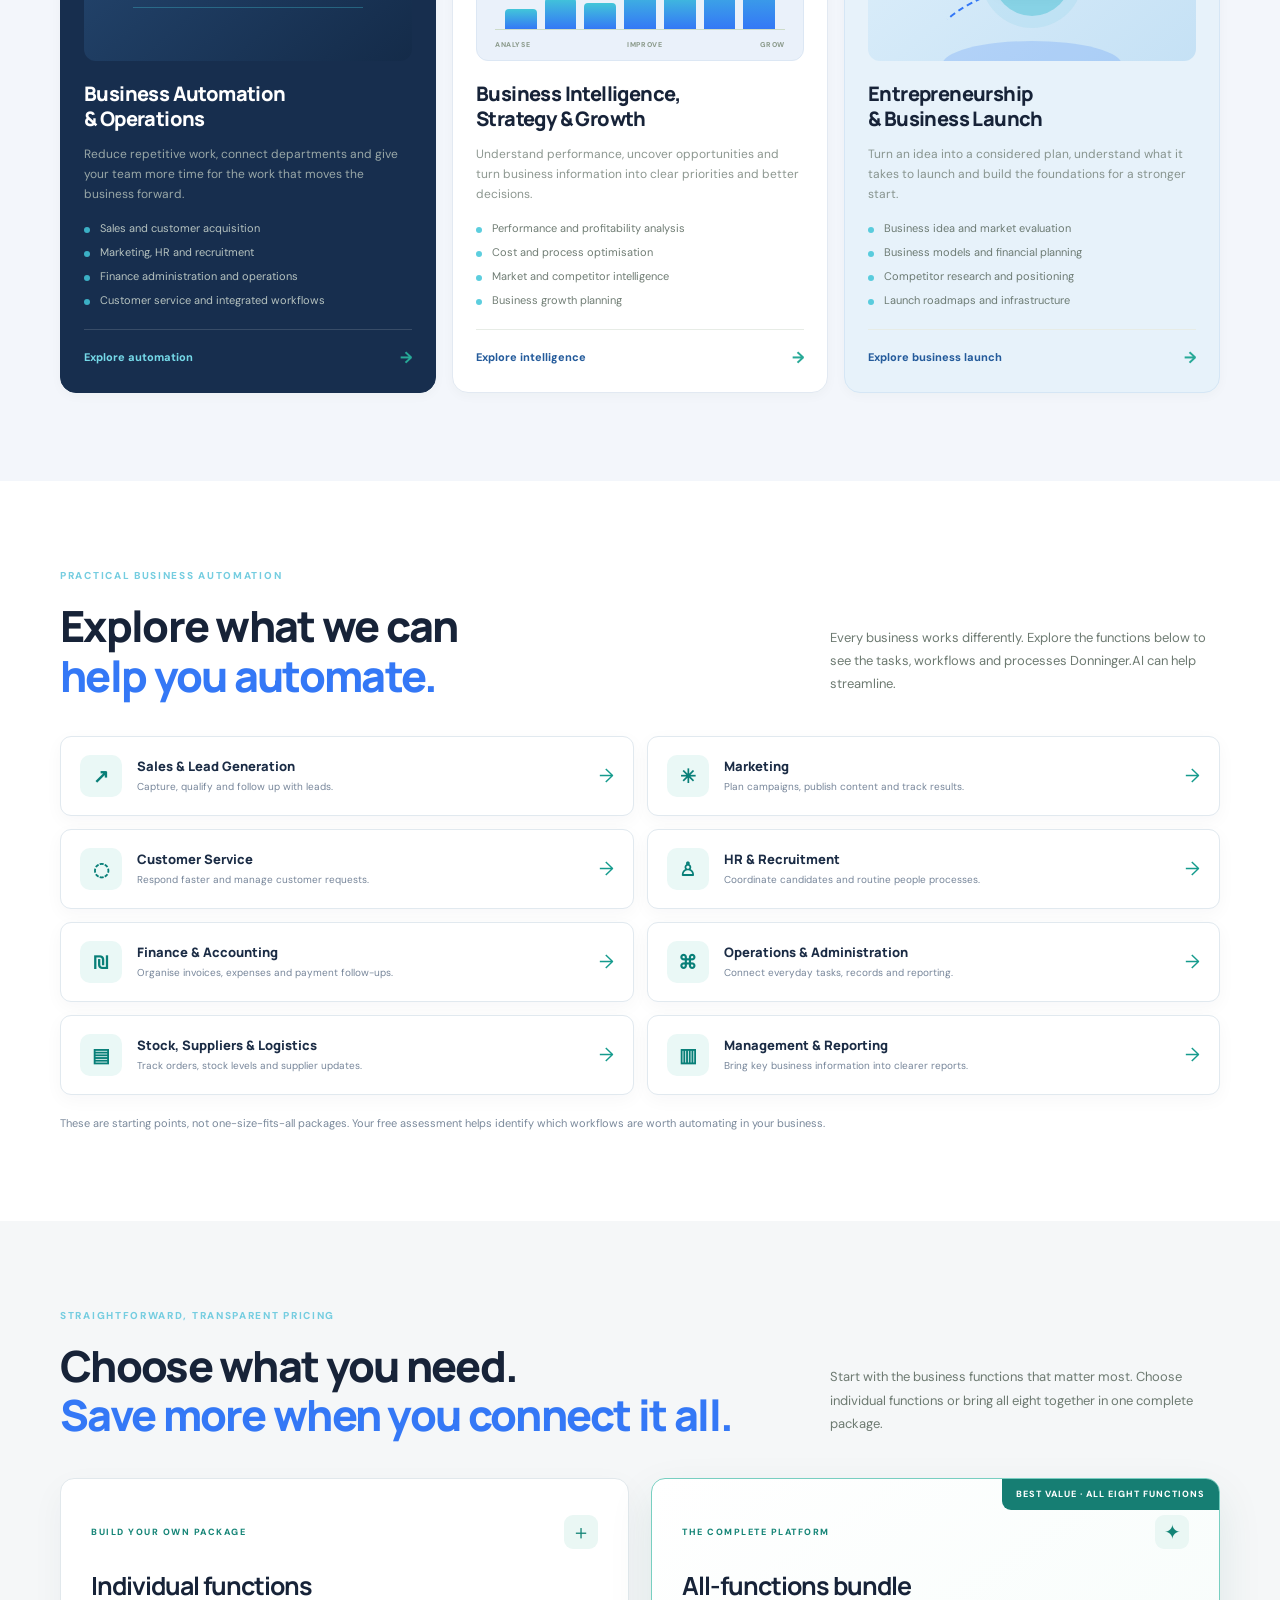
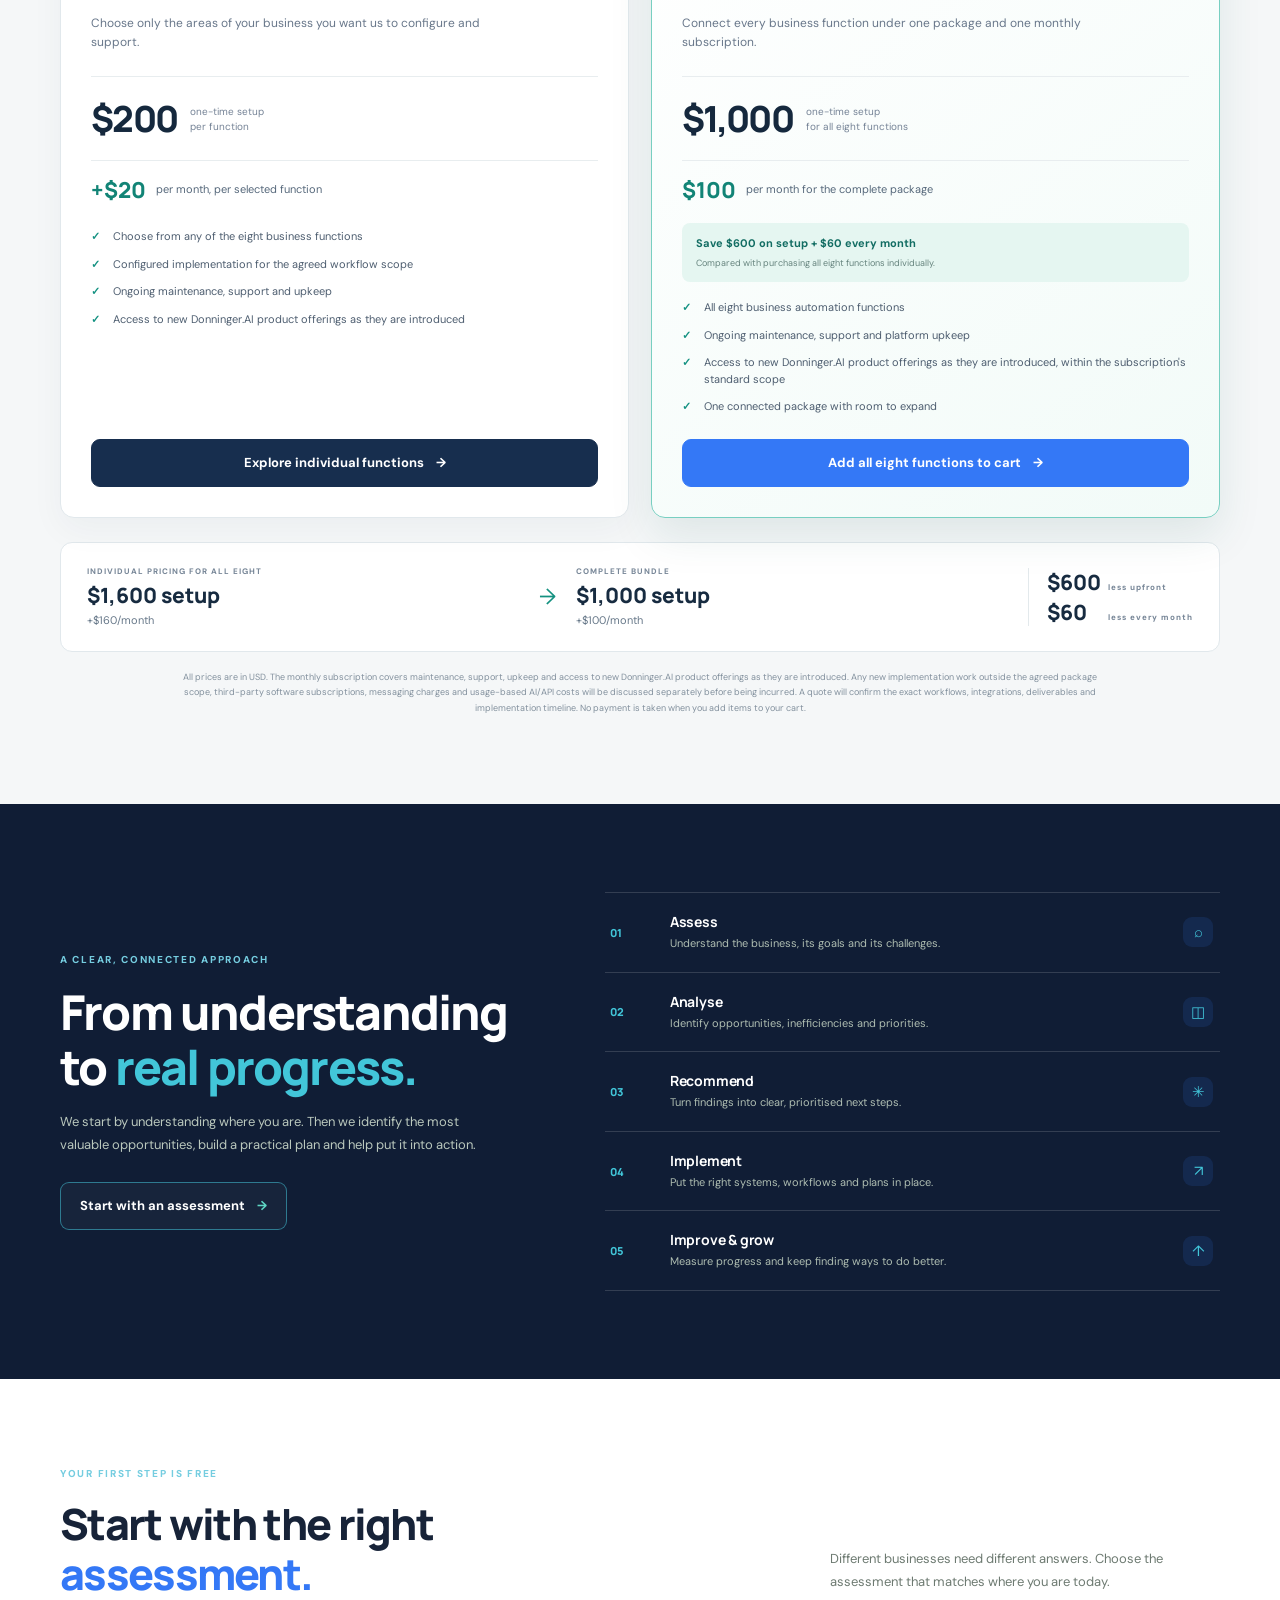
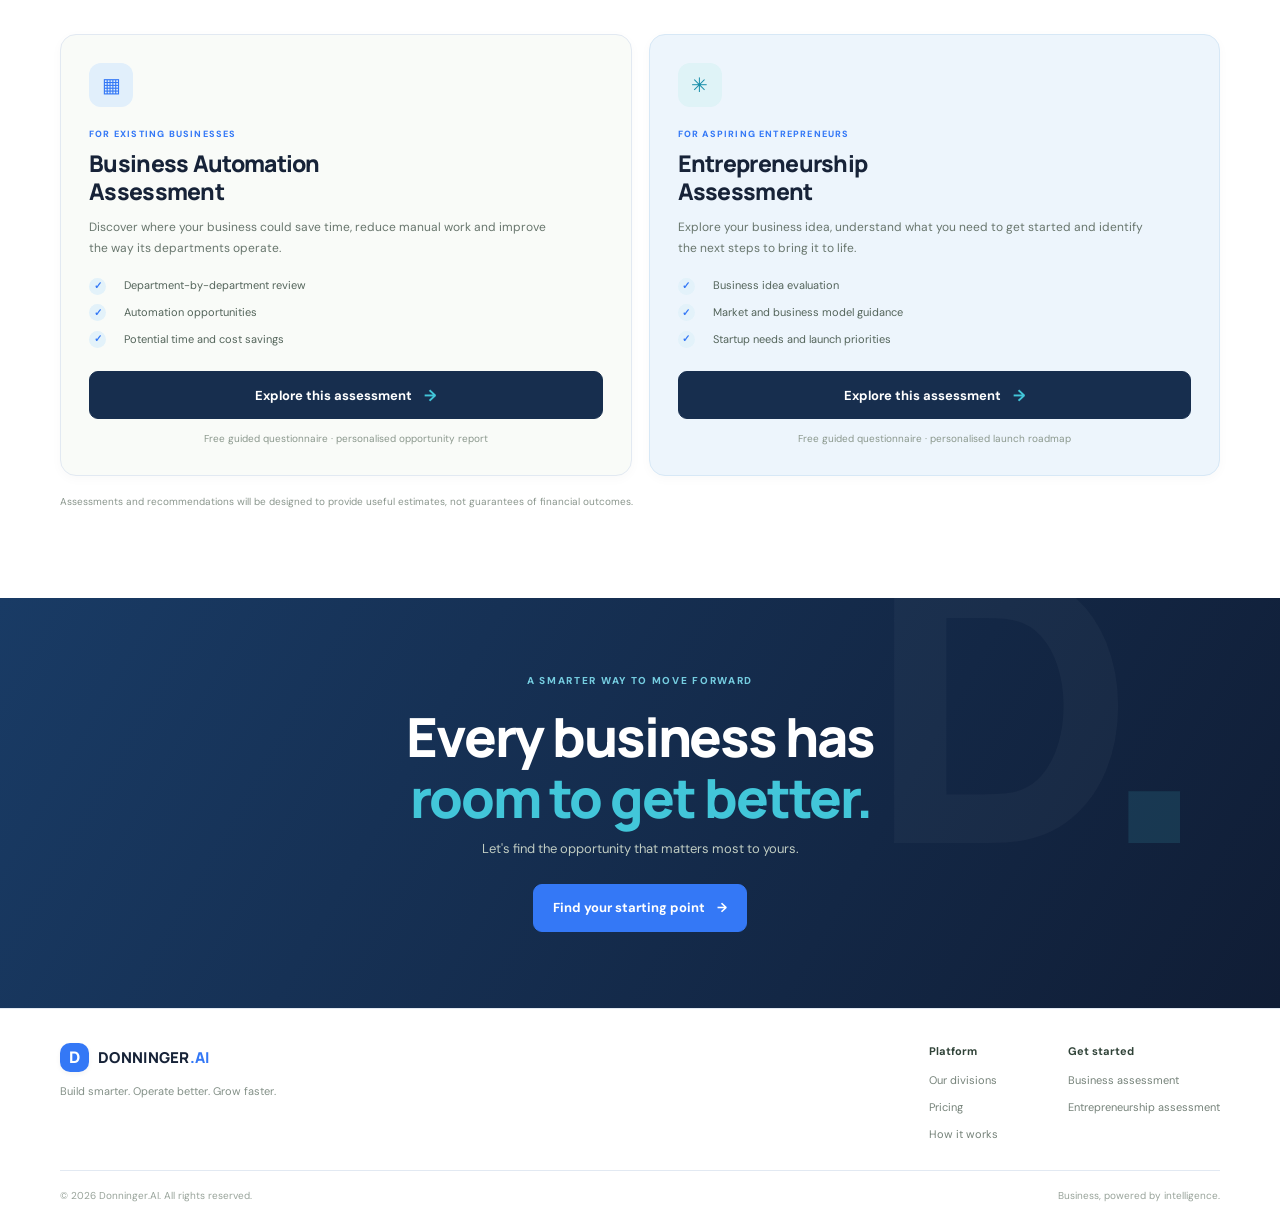
==== commit 77ffd271: "Promote all-functions bundle throughout website and reports" ====
--- a/index.html
+++ b/index.html
@@ -25,6 +25,7 @@
       </nav>
     </div>
   </header>
+  <div class="bundle-promo-strip"><div class="container"><span><strong>THE COMPLETE DONNINGER.AI BUNDLE</strong> All eight functions · $1,000 setup + $100/month · Save $600 upfront and $60 every month</span><a href="#pricing">Explore the bundle →</a></div></div>
 
   <main>
     <section class="hero dark-section" id="home">
--- a/styles.css
+++ b/styles.css
@@ -862,3 +862,42 @@
 .cart-pricing dt{color:#687d7a}.cart-pricing dd{margin:0;text-align:right;font-weight:800;color:#1b554f}
 .cart-pricing[hidden]{display:none}
 @media(max-width:420px){.cart-pricing{align-items:flex-start;flex-direction:column}.function-pricing-note{gap:6px}}
+
+/* Homepage pricing */
+.pricing-section{background:#f5f7f8}
+.pricing-heading{margin-bottom:38px}
+.pricing-layout{display:grid;grid-template-columns:1fr 1fr;gap:22px;align-items:stretch}
+.pricing-card{position:relative;background:#fff;border:1px solid #e1e8ec;border-radius:14px;padding:30px;box-shadow:0 12px 34px rgba(19,39,58,.045);overflow:hidden}
+.pricing-complete{border:1px solid #78cfc1;background:linear-gradient(145deg,#fff 0%,#f2fbf8 100%);box-shadow:0 18px 44px rgba(18,91,79,.10)}
+.pricing-best-value{position:absolute;top:0;right:0;padding:8px 14px;background:#167e73;color:#fff;font-size:9px;font-weight:800;letter-spacing:1px;border-bottom-left-radius:9px}
+.pricing-card-top{display:flex;justify-content:space-between;align-items:center;margin:6px 0 17px}
+.pricing-kicker{font-size:9px;font-weight:800;letter-spacing:1.5px;color:#168577}
+.pricing-icon{display:grid;place-items:center;width:34px;height:34px;border-radius:9px;background:#eaf7f4;color:#138476;font-size:20px}
+.pricing-card h3{font-size:25px;letter-spacing:-1px;margin:0 0 8px;color:#172338}
+.pricing-description{font-size:12px;color:#68778a;min-height:40px;max-width:430px;margin-bottom:22px}
+.pricing-amount{display:flex;align-items:center;gap:13px;padding:17px 0;border-top:1px solid #e8edef;border-bottom:1px solid #e8edef}
+.pricing-amount strong{font:800 36px 'Manrope';letter-spacing:-1.7px;color:#15283d}
+.pricing-amount span{font-size:10px;line-height:1.5;color:#758396}
+.pricing-monthly{display:flex;align-items:center;gap:10px;padding:14px 0 8px}
+.pricing-monthly strong{font:800 22px 'Manrope';color:#128476}
+.pricing-monthly span{font-size:11px;color:#56687b}
+.pricing-includes{list-style:none;margin:15px 0 24px;padding:0;display:grid;gap:11px}
+.pricing-includes li{position:relative;padding-left:22px;font-size:11px;color:#4e5e70;line-height:1.5}
+.pricing-includes li:before{content:'✓';position:absolute;left:0;top:0;color:#139181;font-weight:800}
+.pricing-button{width:100%;margin-top:auto}
+.pricing-card{display:flex;flex-direction:column}
+.pricing-savings{display:grid;gap:3px;padding:12px 14px;margin:10px 0 2px;border-radius:8px;background:#e5f6f1}
+.pricing-savings strong{font-size:11px;color:#126d63}
+.pricing-savings span{font-size:9px;color:#66847e}
+.pricing-comparison{display:grid;grid-template-columns:1fr auto 1fr auto;align-items:center;gap:20px;margin-top:24px;padding:22px 26px;border:1px solid #e1e8ec;border-radius:12px;background:#fff}
+.pricing-comparison>div:not(.pricing-comparison-arrow):not(.pricing-comparison-saving){display:grid;gap:3px}
+.pricing-comparison>div>span{font-size:8px;font-weight:800;letter-spacing:1px;color:#788798}
+.pricing-comparison>div>strong{font:800 21px 'Manrope';color:#172b40}
+.pricing-comparison small{font-size:11px;color:#68798a}
+.pricing-comparison-arrow{color:#149180;font-size:22px}
+.pricing-comparison-saving{display:grid;grid-template-columns:auto auto;align-items:baseline;gap:2px 7px;padding-left:18px;border-left:1px solid #e3e9ec}
+.pricing-comparison-saving strong{font:800 17px 'Manrope';color:#128476}
+.pricing-comparison-saving span{font-size:9px;color:#6b7d8b}
+.pricing-fineprint{max-width:940px;margin:18px auto 0;font-size:9px;line-height:1.7;color:#82909d;text-align:center}
+@media(max-width:760px){.pricing-layout{grid-template-columns:1fr}.pricing-comparison{grid-template-columns:1fr auto 1fr;gap:12px;padding:17px}.pricing-comparison-saving{grid-column:1/-1;display:flex;gap:7px;align-items:baseline;padding:12px 0 0;border-left:0;border-top:1px solid #e3e9ec}.pricing-comparison-saving strong:not(:first-child){margin-left:10px}}
+@media(max-width:480px){.pricing-card{padding:23px}.pricing-amount strong{font-size:31px}.pricing-comparison{grid-template-columns:1fr}.pricing-comparison-arrow{transform:rotate(90deg);justify-self:center}.pricing-comparison-saving{grid-column:auto}}
